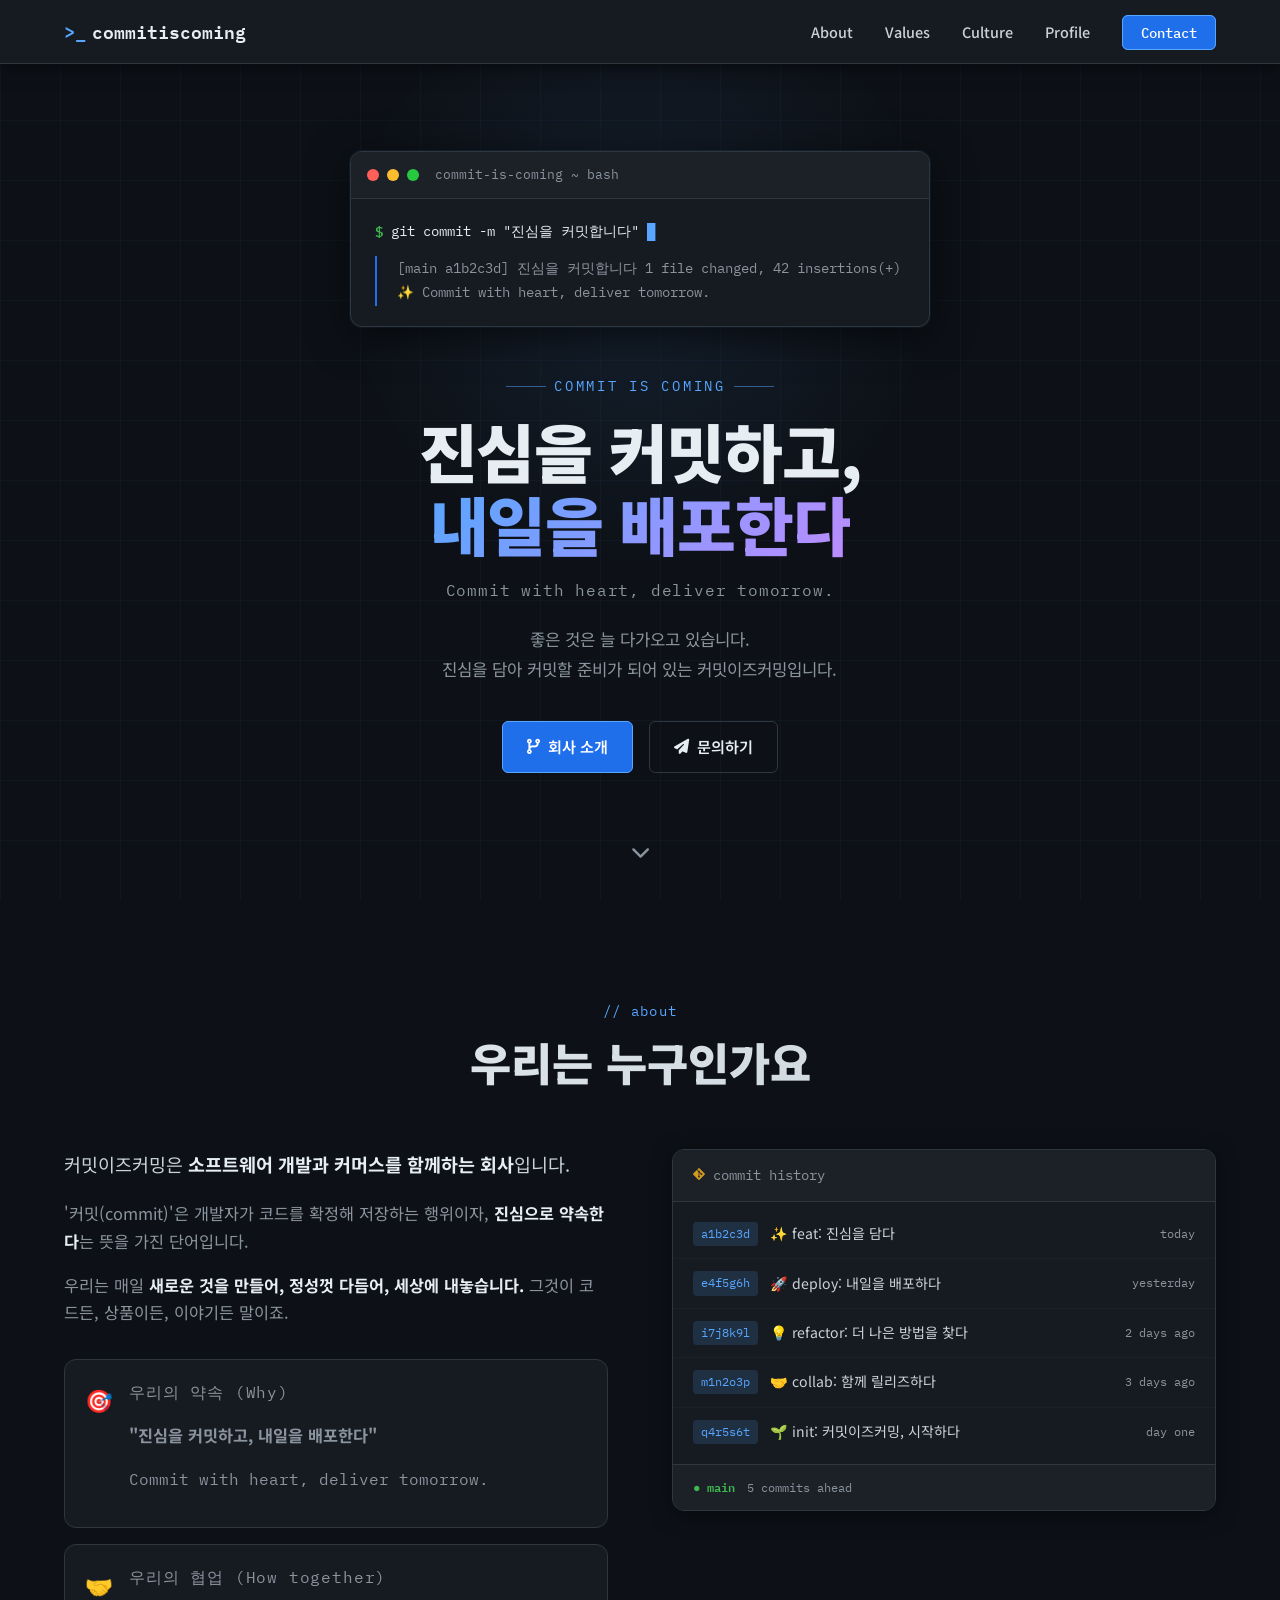
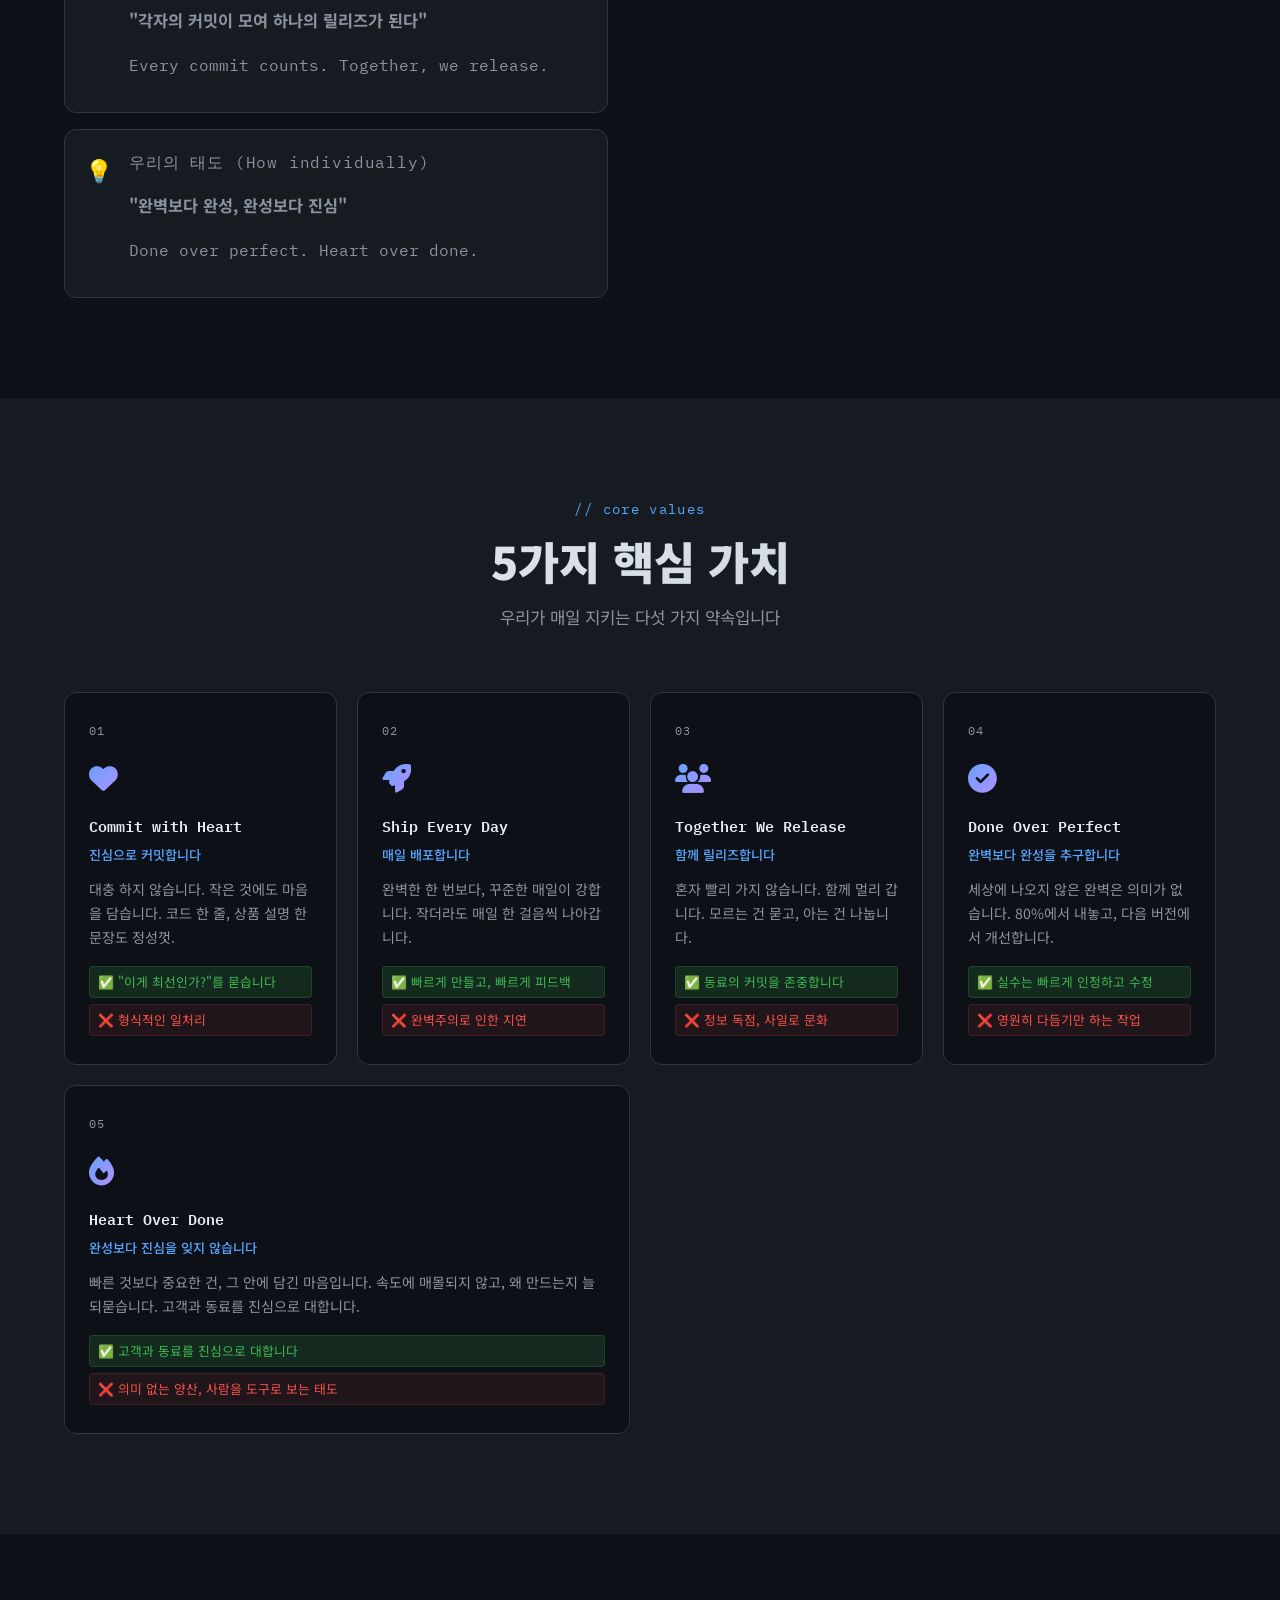
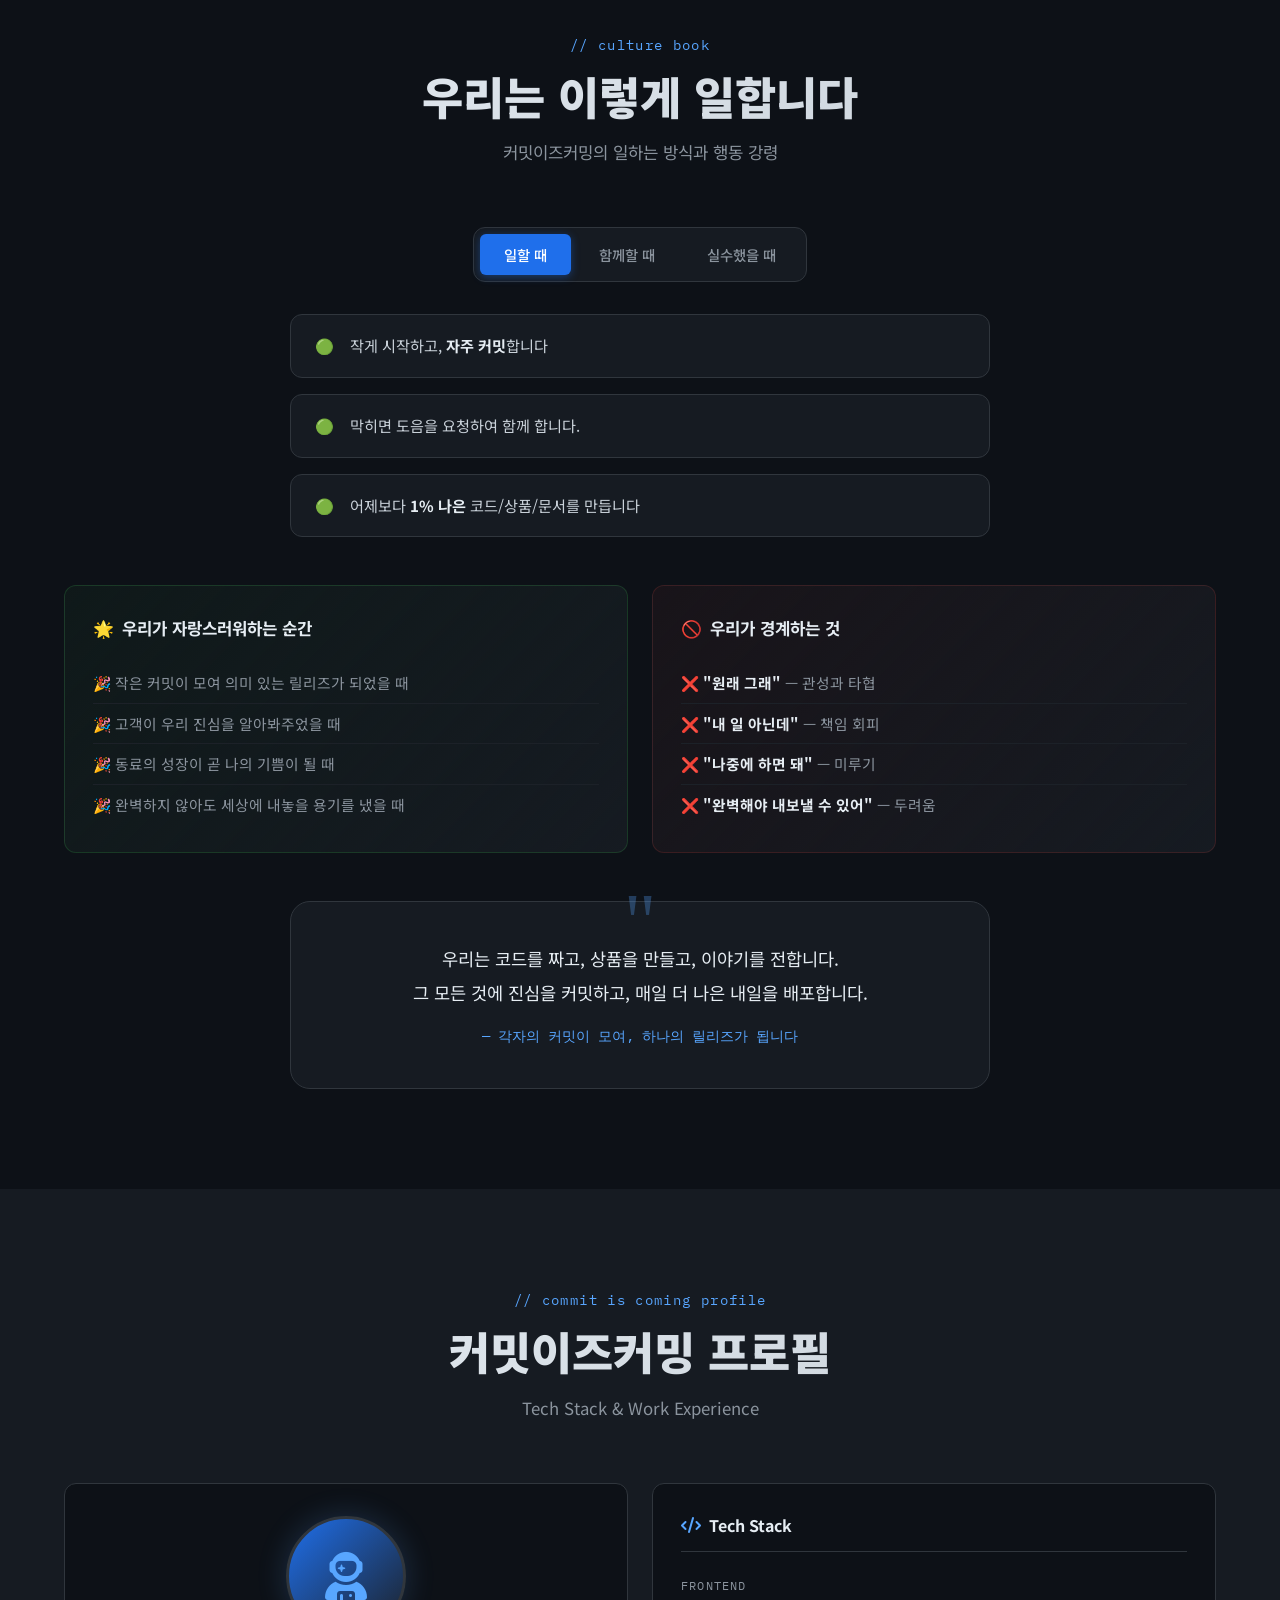
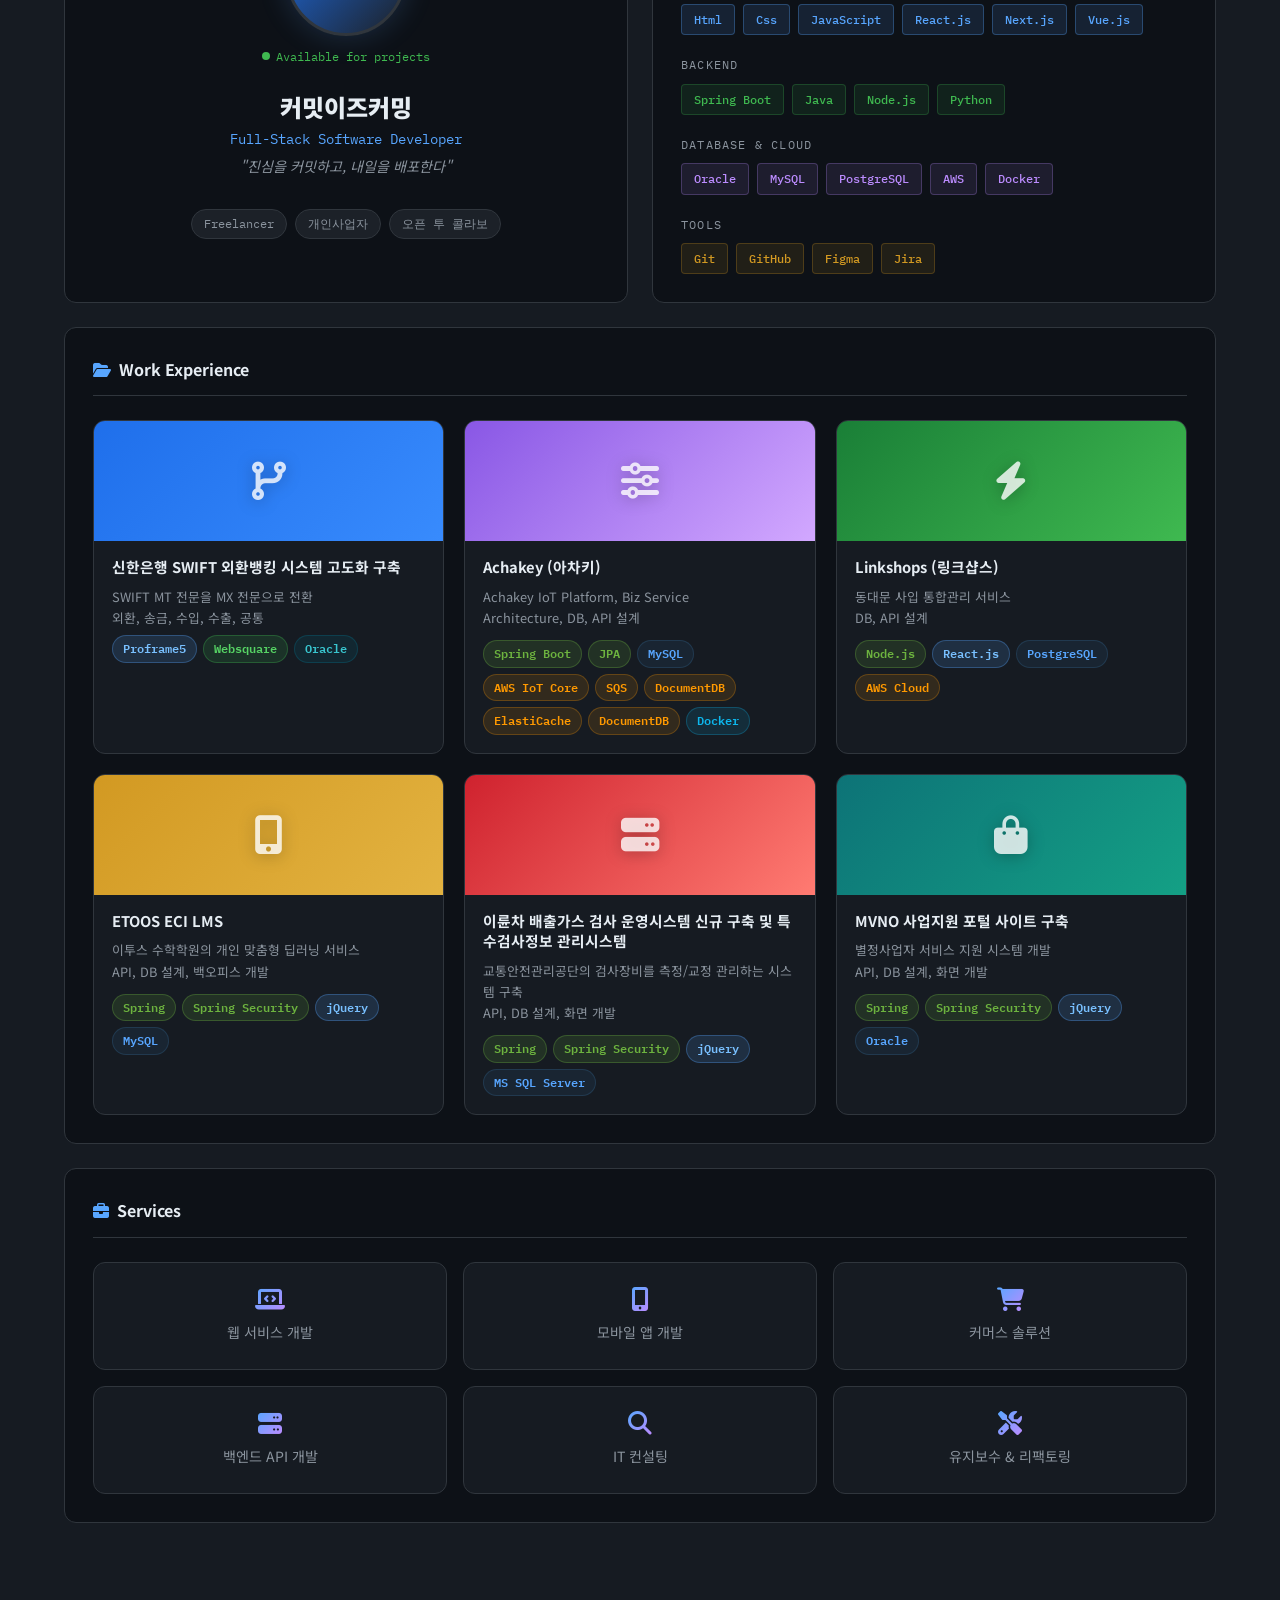
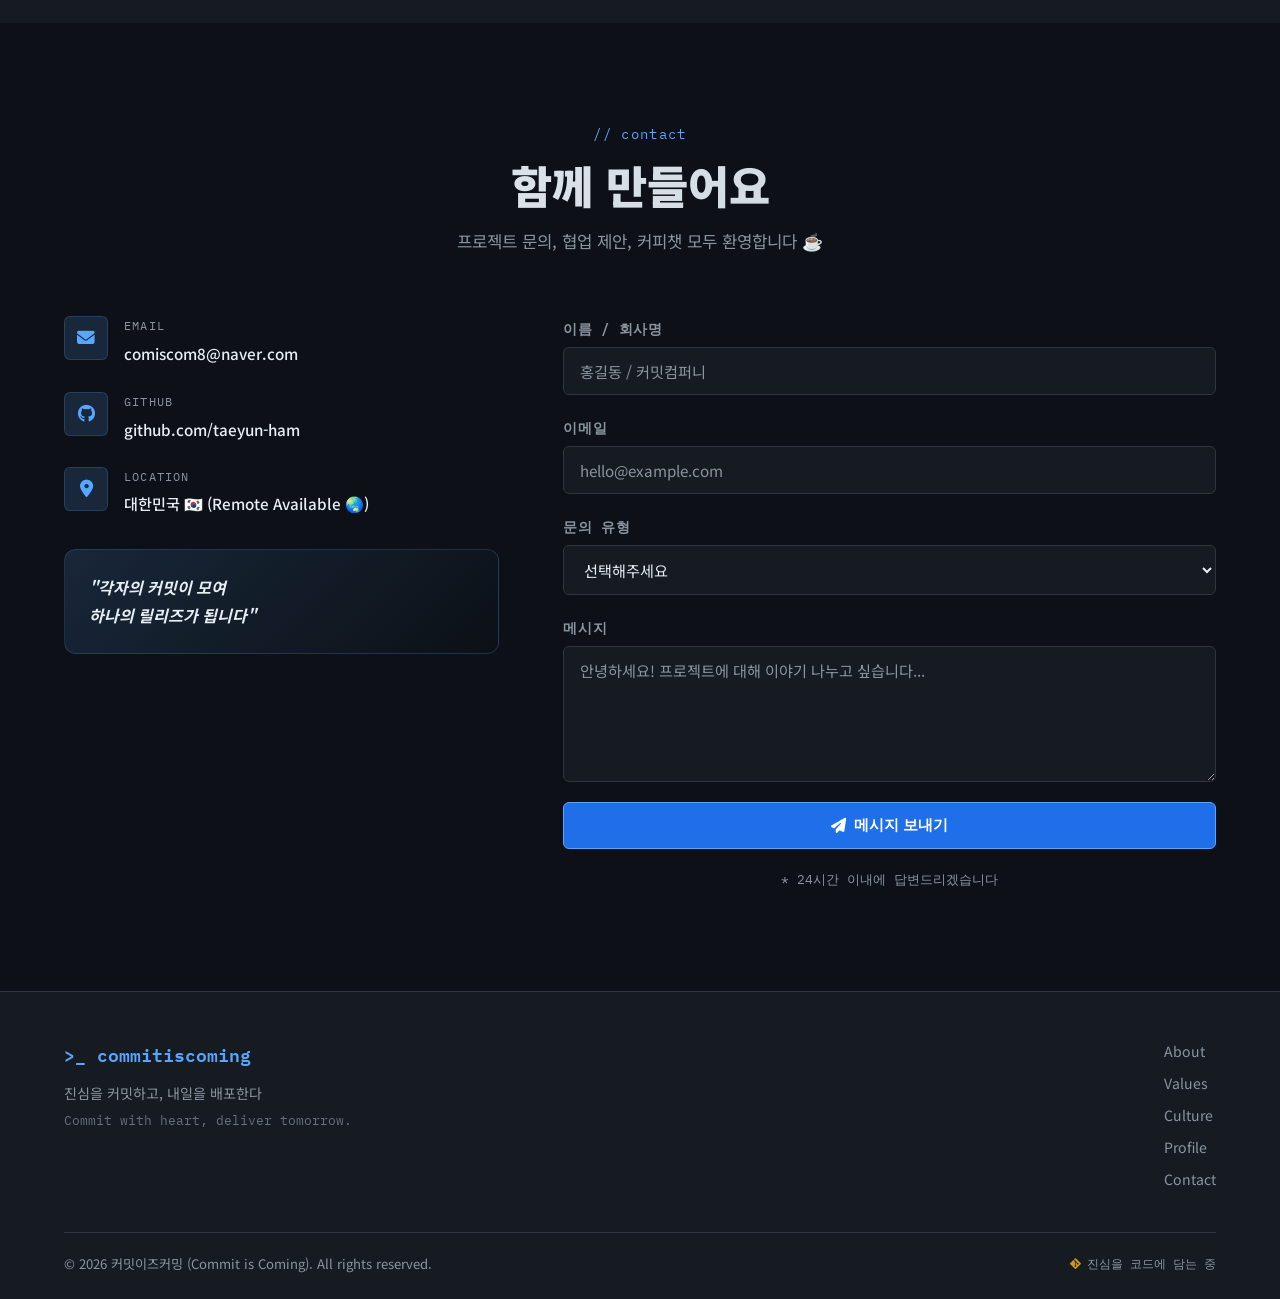
==== index.html @ c6c06895 "First commit" ====
<!DOCTYPE html>
<html lang="ko">
<head>
  <meta charset="UTF-8" />
  <meta name="viewport" content="width=device-width, initial-scale=1.0" />
  <title>커밋이즈커밍 | Commit is Coming</title>
  <meta name="description" content="진심을 커밋하고, 내일을 배포한다. 소프트웨어 개발 커밋이즈커밍 공식 홈페이지입니다." />
  <!-- Google Fonts -->
  <link href="https://fonts.googleapis.com/css2?family=IBM+Plex+Mono:wght@400;500;600&family=Noto+Sans+KR:wght@300;400;500;700;900&display=swap" rel="stylesheet" />
  <!-- Font Awesome -->
  <link rel="stylesheet" href="https://cdn.jsdelivr.net/npm/@fortawesome/fontawesome-free@6.4.0/css/all.min.css" />
  <!-- Main CSS -->
  <link rel="stylesheet" href="css/style.css" />
</head>
<body>

  <!-- ========== HEADER / NAV ========== -->
  <header id="site-header" class="site-header">
    <nav class="nav-container">
      <a href="#hero" class="nav-logo">
        <span class="logo-symbol">&gt;_</span>
        <span class="logo-text">commitiscoming</span>
      </a>
      <ul class="nav-links">
        <li><a href="#about">About</a></li>
        <li><a href="#values">Values</a></li>
        <li><a href="#culture">Culture</a></li>
        <li><a href="#profile">Profile</a></li>
        <li><a href="#contact" class="nav-cta">Contact</a></li>
      </ul>
      <button class="hamburger" id="hamburger-btn" aria-label="메뉴 열기">
        <span></span><span></span><span></span>
      </button>
    </nav>
    <!-- Mobile Menu -->
    <div class="mobile-menu" id="mobile-menu">
      <ul>
        <li><a href="#about" class="mobile-link">About</a></li>
        <li><a href="#values" class="mobile-link">Values</a></li>
        <li><a href="#culture" class="mobile-link">Culture</a></li>
        <li><a href="#profile" class="mobile-link">Profile</a></li>
        <li><a href="#contact" class="mobile-link">Contact</a></li>
      </ul>
    </div>
  </header>

  <main>

    <!-- ========== HERO SECTION ========== -->
    <section id="hero" class="hero-section">
      <div class="hero-bg-grid"></div>
      <div class="hero-content">
        <div class="hero-terminal">
          <div class="terminal-bar">
            <span class="dot red"></span>
            <span class="dot yellow"></span>
            <span class="dot green"></span>
            <span class="terminal-title">commit-is-coming ~ bash</span>
          </div>
          <div class="terminal-body">
            <p class="terminal-line"><span class="prompt">$</span> <span class="cmd" id="typed-cmd"></span><span class="cursor">█</span></p>
            <p class="terminal-output" id="terminal-output"></p>
          </div>
        </div>
        <div class="hero-text">
          <p class="hero-tagline">Commit is Coming</p>
          <h1 class="hero-title">
            진심을 커밋하고,<br />
            <span class="highlight">내일을 배포한다</span>
          </h1>
          <p class="hero-subtitle">Commit with heart, deliver tomorrow.</p>
          <p class="hero-desc">
            좋은 것은 늘 다가오고 있습니다.<br />
            진심을 담아 커밋할 준비가 되어 있는 커밋이즈커밍입니다. 
          </p>
          <div class="hero-buttons">
            <a href="#about" class="btn btn-primary">
              <i class="fas fa-code-branch"></i> 회사 소개
            </a>
            <a href="#contact" class="btn btn-secondary">
              <i class="fas fa-paper-plane"></i> 문의하기
            </a>
          </div>
        </div>
      </div>
      <a href="#about" class="scroll-down" aria-label="아래로 스크롤">
        <i class="fas fa-chevron-down"></i>
      </a>
    </section>

    <!-- ========== ABOUT SECTION ========== -->
    <section id="about" class="about-section section">
      <div class="container">
        <div class="section-header">
          <span class="section-label">// About</span>
          <h2 class="section-title">우리는 누구인가요</h2>
        </div>
        <div class="about-grid">
          <div class="about-text">
            <p class="about-lead">
              커밋이즈커밍은 <strong>소프트웨어 개발과 커머스를 함께하는 회사</strong>입니다.
            </p>
            <p>
              '커밋(commit)'은 개발자가 코드를 확정해 저장하는 행위이자,
              <strong>진심으로 약속한다</strong>는 뜻을 가진 단어입니다.
            </p>
            <p>
              우리는 매일 <strong >새로운 것을 만들어, 정성껏 다듬어, 세상에 내놓습니다.</strong>
              그것이 코드든, 상품이든, 이야기든 말이죠.
            </p>
            <div class="about-slogans">
              <div class="slogan-card">
                <span class="slogan-icon">🎯</span>
                <div>
                  <p class="slogan-label">우리의 약속 (Why)</p>
                  <p class="slogan-text">"진심을 커밋하고, 내일을 배포한다"</p>
                  <p class="slogan-en">Commit with heart, deliver tomorrow.</p>
                </div>
              </div>
              <div class="slogan-card">
                <span class="slogan-icon">🤝</span>
                <div>
                  <p class="slogan-label">우리의 협업 (How together)</p>
                  <p class="slogan-text">"각자의 커밋이 모여 하나의 릴리즈가 된다"</p>
                  <p class="slogan-en">Every commit counts. Together, we release.</p>
                </div>
              </div>
              <div class="slogan-card">
                <span class="slogan-icon">💡</span>
                <div>
                  <p class="slogan-label">우리의 태도 (How individually)</p>
                  <p class="slogan-text">"완벽보다 완성, 완성보다 진심"</p>
                  <p class="slogan-en">Done over perfect. Heart over done.</p>
                </div>
              </div>
            </div>
          </div>
          <div class="about-visual">
            <div class="commit-log">
              <div class="commit-log-header">
                <i class="fab fa-git-alt"></i> commit history
              </div>
              <ul class="commit-list">
                <li class="commit-item">
                  <span class="commit-hash">a1b2c3d</span>
                  <span class="commit-msg">✨ feat: 진심을 담다</span>
                  <span class="commit-time">today</span>
                </li>
                <li class="commit-item">
                  <span class="commit-hash">e4f5g6h</span>
                  <span class="commit-msg">🚀 deploy: 내일을 배포하다</span>
                  <span class="commit-time">yesterday</span>
                </li>
                <li class="commit-item">
                  <span class="commit-hash">i7j8k9l</span>
                  <span class="commit-msg">💡 refactor: 더 나은 방법을 찾다</span>
                  <span class="commit-time">2 days ago</span>
                </li>
                <li class="commit-item">
                  <span class="commit-hash">m1n2o3p</span>
                  <span class="commit-msg">🤝 collab: 함께 릴리즈하다</span>
                  <span class="commit-time">3 days ago</span>
                </li>
                <li class="commit-item">
                  <span class="commit-hash">q4r5s6t</span>
                  <span class="commit-msg">🌱 init: 커밋이즈커밍, 시작하다</span>
                  <span class="commit-time">day one</span>
                </li>
              </ul>
              <div class="commit-log-footer">
                <span class="badge-green">● main</span>
                <span>5 commits ahead</span>
              </div>
            </div>
          </div>
        </div>
      </div>
    </section>

    <!-- ========== VALUES SECTION ========== -->
    <section id="values" class="values-section section">
      <div class="container">
        <div class="section-header">
          <span class="section-label">// Core Values</span>
          <h2 class="section-title">5가지 핵심 가치</h2>
          <p class="section-desc">우리가 매일 지키는 다섯 가지 약속입니다</p>
        </div>
        <div class="values-grid">
          <div class="value-card" data-index="01">
            <div class="value-number">01</div>
            <div class="value-icon"><i class="fas fa-heart"></i></div>
            <h3 class="value-title">Commit with Heart</h3>
            <p class="value-subtitle">진심으로 커밋합니다</p>
            <p class="value-desc">대충 하지 않습니다. 작은 것에도 마음을 담습니다. 코드 한 줄, 상품 설명 한 문장도 정성껏.</p>
            <div class="value-checks">
              <span class="check-do">✅ "이게 최선인가?"를 묻습니다</span>
              <span class="check-dont">❌ 형식적인 일처리</span>
            </div>
          </div>
          <div class="value-card" data-index="02">
            <div class="value-number">02</div>
            <div class="value-icon"><i class="fas fa-rocket"></i></div>
            <h3 class="value-title">Ship Every Day</h3>
            <p class="value-subtitle">매일 배포합니다</p>
            <p class="value-desc">완벽한 한 번보다, 꾸준한 매일이 강합니다. 작더라도 매일 한 걸음씩 나아갑니다.</p>
            <div class="value-checks">
              <span class="check-do">✅ 빠르게 만들고, 빠르게 피드백</span>
              <span class="check-dont">❌ 완벽주의로 인한 지연</span>
            </div>
          </div>
          <div class="value-card" data-index="03">
            <div class="value-number">03</div>
            <div class="value-icon"><i class="fas fa-users"></i></div>
            <h3 class="value-title">Together We Release</h3>
            <p class="value-subtitle">함께 릴리즈합니다</p>
            <p class="value-desc">혼자 빨리 가지 않습니다. 함께 멀리 갑니다. 모르는 건 묻고, 아는 건 나눕니다.</p>
            <div class="value-checks">
              <span class="check-do">✅ 동료의 커밋을 존중합니다</span>
              <span class="check-dont">❌ 정보 독점, 사일로 문화</span>
            </div>
          </div>
          <div class="value-card" data-index="04">
            <div class="value-number">04</div>
            <div class="value-icon"><i class="fas fa-check-circle"></i></div>
            <h3 class="value-title">Done Over Perfect</h3>
            <p class="value-subtitle">완벽보다 완성을 추구합니다</p>
            <p class="value-desc">세상에 나오지 않은 완벽은 의미가 없습니다. 80%에서 내놓고, 다음 버전에서 개선합니다.</p>
            <div class="value-checks">
              <span class="check-do">✅ 실수는 빠르게 인정하고 수정</span>
              <span class="check-dont">❌ 영원히 다듬기만 하는 작업</span>
            </div>
          </div>
          <div class="value-card value-card--wide" data-index="05">
            <div class="value-number">05</div>
            <div class="value-icon"><i class="fas fa-fire"></i></div>
            <h3 class="value-title">Heart Over Done</h3>
            <p class="value-subtitle">완성보다 진심을 잊지 않습니다</p>
            <p class="value-desc">빠른 것보다 중요한 건, 그 안에 담긴 마음입니다. 속도에 매몰되지 않고, 왜 만드는지 늘 되묻습니다. 고객과 동료를 진심으로 대합니다.</p>
            <div class="value-checks">
              <span class="check-do">✅ 고객과 동료를 진심으로 대합니다</span>
              <span class="check-dont">❌ 의미 없는 양산, 사람을 도구로 보는 태도</span>
            </div>
          </div>
        </div>
      </div>
    </section>

    <!-- ========== CULTURE SECTION ========== -->
    <section id="culture" class="culture-section section">
      <div class="container">
        <div class="section-header">
          <span class="section-label">// Culture Book</span>
          <h2 class="section-title">우리는 이렇게 일합니다</h2>
          <p class="section-desc">커밋이즈커밍의 일하는 방식과 행동 강령</p>
        </div>

        <!-- Conduct Tabs -->
        <div class="culture-tabs">
          <button class="tab-btn active" data-tab="working">일할 때</button>
          <button class="tab-btn" data-tab="together">함께할 때</button>
          <button class="tab-btn" data-tab="mistake">실수했을 때</button>
        </div>

        <div class="culture-tab-content">
          <div class="tab-panel active" id="tab-working">
            <div class="conduct-list">
              <div class="conduct-item">
                <span class="conduct-icon green">🟢</span>
                <span>작게 시작하고, <strong>자주 커밋</strong>합니다</span>
              </div>
              <div class="conduct-item">
                <span class="conduct-icon green">🟢</span>
                <span>막히면  <striong>도음</strong>을 요청하여 함께 합니다.</span>
              </div>
              <div class="conduct-item">
                <span class="conduct-icon green">🟢</span>
                <span>어제보다 <strong>1% 나은</strong> 코드/상품/문서를 만듭니다</span>
              </div>
            </div>
          </div>
          <div class="tab-panel" id="tab-together">
            <div class="conduct-list">
              <div class="conduct-item">
                <span class="conduct-icon green">🟢</span>
                <span>동료의 PR과 아이디어에 <strong>건설적인 리뷰</strong>를 남깁니다</span>
              </div>
              <div class="conduct-item">
                <span class="conduct-icon green">🟢</span>
                <span><strong>칭찬은 공개적으로</strong>, 피드백은 정중하게</span>
              </div>
              <div class="conduct-item">
                <span class="conduct-icon green">🟢</span>
                <span>회의는 <strong>결론과 다음 액션</strong>으로 끝냅니다</span>
              </div>
            </div>
          </div>
          <div class="tab-panel" id="tab-mistake">
            <div class="conduct-list">
              <div class="conduct-item">
                <span class="conduct-icon green">🟢</span>
                <span>빠르게 인정하고, <strong>빠르게 롤백/수정</strong>합니다</span>
              </div>
              <div class="conduct-item">
                <span class="conduct-icon green">🟢</span>
                <span>책임을 돌리지 않고, <strong>함께 회고</strong>합니다</span>
              </div>
              <div class="conduct-item">
                <span class="conduct-icon green">🟢</span>
                <span>같은 실수를 반복하지 않도록 <strong>기록을 남깁니다</strong></span>
              </div>
            </div>
          </div>
        </div>

        <!-- Pride & Watch Out -->
        <div class="culture-dual">
          <div class="culture-card pride">
            <h3 class="culture-card-title">
              <span class="culture-card-icon">🌟</span> 우리가 자랑스러워하는 순간
            </h3>
            <ul class="culture-card-list">
              <li>🎉 작은 커밋이 모여 의미 있는 릴리즈가 되었을 때</li>
              <li>🎉 고객이 우리 진심을 알아봐주었을 때</li>
              <li>🎉 동료의 성장이 곧 나의 기쁨이 될 때</li>
              <li>🎉 완벽하지 않아도 세상에 내놓을 용기를 냈을 때</li>
            </ul>
          </div>
          <div class="culture-card watch">
            <h3 class="culture-card-title">
              <span class="culture-card-icon">🚫</span> 우리가 경계하는 것
            </h3>
            <ul class="culture-card-list">
              <li>❌ <strong>"원래 그래"</strong> — 관성과 타협</li>
              <li>❌ <strong>"내 일 아닌데"</strong> — 책임 회피</li>
              <li>❌ <strong>"나중에 하면 돼"</strong> — 미루기</li>
              <li>❌ <strong>"완벽해야 내보낼 수 있어"</strong> — 두려움</li>
            </ul>
          </div>
        </div>

        <!-- Closing Quote -->
        <blockquote class="culture-quote">
          <p>
            우리는 코드를 짜고, 상품을 만들고, 이야기를 전합니다.<br />
            그 모든 것에 진심을 커밋하고, 매일 더 나은 내일을 배포합니다.
          </p>
          <footer>— 각자의 커밋이 모여, 하나의 릴리즈가 됩니다</footer>
        </blockquote>
      </div>
    </section>

    <!-- ========== PROFILE SECTION ========== -->
    <section id="profile" class="profile-section section">
      <div class="container">
        <div class="section-header">
          <span class="section-label">// commit is coming Profile</span>
          <h2 class="section-title">커밋이즈커밍 프로필</h2>
          <p class="section-desc">Tech Stack &amp; Work Experience</p>
        </div>
        <div class="profile-wrapper">
          <!-- Profile Card -->
          <div class="profile-card">
            <div class="profile-avatar" >
              <div class="avatar-placeholder">
                <i class="fas fa-user-astronaut"></i>
              </div>
              <div class="profile-status">
                <span class="status-dot"></span> Available for projects
              </div>
            </div>
            <div class="profile-info">
              <h3 class="profile-name">커밋이즈커밍</h3>
              <p class="profile-role">Full-Stack Software Developer</p>
              <p class="profile-tagline">"진심을 커밋하고, 내일을 배포한다"</p>
              <div class="profile-badges" style="margin: 30px 0 0 0;">
                <span class="badge">Freelancer</span>
                <span class="badge">개인사업자</span>
                <span class="badge">오픈 투 콜라보</span>
              </div>
            </div>
          </div>

          <!-- Skills -->
          <div class="profile-skills">
            <h4 class="skills-title">
              <i class="fas fa-code"></i> Tech Stack
            </h4>
            <div class="skills-categories">
              <div class="skill-category">
                <p class="skill-cat-label">Frontend</p>
                <div class="skill-tags">
                  <span class="skill-tag frontend">Html</span>
                  <span class="skill-tag frontend">Css</span>
                  <span class="skill-tag frontend">JavaScript</span>
                  <span class="skill-tag frontend">React.js</span>
                  <span class="skill-tag frontend">Next.js</span>
                  <span class="skill-tag frontend">Vue.js</span>
                </div>
              </div>
              <div class="skill-category">
                <p class="skill-cat-label">Backend</p>
                <div class="skill-tags">
                  <span class="skill-tag backend">Spring Boot</span>
                  <span class="skill-tag backend">Java</span>
                  <span class="skill-tag backend">Node.js</span>
                  <span class="skill-tag backend">Python</span>
                </div>
              </div>
              <div class="skill-category">
                <p class="skill-cat-label">Database & Cloud</p>
                <div class="skill-tags">
                  <span class="skill-tag cloud">Oracle</span>
                  <span class="skill-tag cloud">MySQL</span>
                  <span class="skill-tag cloud">PostgreSQL</span>
                  <span class="skill-tag cloud">AWS</span>
                  <span class="skill-tag cloud">Docker</span>
                </div>
              </div>
              <div class="skill-category">
                <p class="skill-cat-label">Tools</p>
                <div class="skill-tags">
                  <span class="skill-tag tools">Git</span>
                  <span class="skill-tag tools">GitHub</span>
                  <span class="skill-tag tools">Figma</span>
                  <span class="skill-tag tools">Jira</span>
                </div>
              </div>
            </div>
          </div>

          <!-- Project Cards -->
          <div class="profile-projects">
            <h4 class="skills-title">
              <i class="fas fa-folder-open"></i> Work Experience
            </h4>
            <div class="project-cards-grid">

              <div class="project-card">
                <div class="project-card-thumb project-thumb-1">
                  <i class="fas fa-code-branch"></i>
                </div>
                <div class="project-card-body">
                  <h5 class="project-card-title"><span style="font-size: 14.72px;">신한은행 SWIFT 외환뱅킹 시스템 고도화 구축</span></h5>
                  <h5 class="project-card-title"><span style="color: #8b949e; font-size: 12.8px; font-weight: 400;">SWIFT MT 전문을 MX 전문으로 전환<br />외환, 송금, 수입, 수출, 공통</span></h5>
                  <div class="project-card-tags">
                    <span class="project-tag tag-react">Proframe5</span>
                    <span class="project-tag tag-node">Websquare</span>
                    <span class="project-tag tag-mysql">Oracle</span>
                  </div>
                </div>
              </div>

              <div class="project-card">
                <div class="project-card-thumb project-thumb-2">
                  <i class="fas fa-sliders-h"></i>
                </div>
                <div class="project-card-body">
                  <h5 class="project-card-title">Achakey (아차키)</h5>
                  <p class="project-card-desc">Achakey IoT Platform, Biz Service<br />Architecture, DB, API 설계</p>
                  <div class="project-card-tags">
                    <span class="project-tag tag-spring">Spring Boot</span>
                    <span class="project-tag tag-spring">JPA</span>
                    <span class="project-tag tag-pg">MySQL</span>
                    <span class="project-tag tag-aws">AWS IoT Core</span>
                    <span class="project-tag tag-aws">SQS</span>
                    <span class="project-tag tag-aws">DocumentDB</span>
                    <span class="project-tag tag-aws">ElastiCache</span>
                    <span class="project-tag tag-aws">DocumentDB</span>
                    <span class="project-tag tag-docker">Docker</span>
                  </div>
                </div>
              </div>

              <div class="project-card">
                <div class="project-card-thumb project-thumb-3">
                  <i class="fas fa-bolt"></i>
                </div>
                <div class="project-card-body">
                  <h5 class="project-card-title">Linkshops (링크샵스)</h5>
                  <p class="project-card-desc">동대문 사입 통합관리 서비스<br />DB, API 설계</p>
                  <div class="project-card-tags">
                    <span class="project-tag tag-spring">Node.js</span>
                    <span class="project-tag tag-react">React.js</span>
                    <span class="project-tag tag-pg">PostgreSQL</span>
                    <span class="project-tag tag-aws">AWS Cloud</span>
                  </div>
                </div>
              </div>

              <div class="project-card">
                <div class="project-card-thumb project-thumb-4">
                  <i class="fas fa-mobile-alt"></i>
                </div>
                <div class="project-card-body">
                  <h5 class="project-card-title">ETOOS ECI LMS</h5>
                  <p class="project-card-desc">이투스 수학학원의 개인 맞춤형 딥러닝 서비스<br />API, DB 설계, 백오피스 개발</p>
                  <div class="project-card-tags">
                    <span class="project-tag tag-spring">Spring</span>
                    <span class="project-tag tag-spring">Spring Security</span>
                    <span class="project-tag tag-react">jQuery</span>
                    <span class="project-tag tag-pg">MySQL</span>
                  </div>
                </div>
              </div>

              <div class="project-card">
                <div class="project-card-thumb project-thumb-5">
                  <i class="fas fa-server"></i>
                </div>
                <div class="project-card-body">
                  <h5 class="project-card-title">이륜차 배출가스 검사 운영시스템 신규 구축 및 특수검사정보 관리시스템</h5>
                  <p class="project-card-desc">교통안전관리공단의 검사장비를 측정/교정 관리하는 시스템 구축<br />API, DB 설계, 화면 개발</p>
                  <div class="project-card-tags">
                    <span class="project-tag tag-spring">Spring</span>
                    <span class="project-tag tag-spring">Spring Security</span>
                    <span class="project-tag tag-react">jQuery</span>
                    <span class="project-tag tag-pg">MS SQL Server</span>
                  </div>
                </div>
              </div>

              <div class="project-card">
                <div class="project-card-thumb project-thumb-6">
                  <i class="fas fa-shopping-bag"></i>
                </div>
                <div class="project-card-body">
                  <h5 class="project-card-title">MVNO 사업지원 포털 사이트 구축</h5>
                  <p class="project-card-desc">별정사업자 서비스 지원 시스템 개발<br />API, DB 설계, 화면 개발</p>
                  <div class="project-card-tags">
                    <span class="project-tag tag-spring">Spring</span>
                    <span class="project-tag tag-spring">Spring Security</span>
                    <span class="project-tag tag-react">jQuery</span>
                    <span class="project-tag tag-pg">Oracle</span>
                  </div>
                </div>
              </div>

            </div>
          </div>

          <!-- Services -->
          <div class="profile-services">
            <h4 class="skills-title">
              <i class="fas fa-briefcase"></i> Services
            </h4>
            <div class="services-grid">
              <div class="service-item">
                <i class="fas fa-laptop-code"></i>
                <span>웹 서비스 개발</span>
              </div>
              <div class="service-item">
                <i class="fas fa-mobile-alt"></i>
                <span>모바일 앱 개발</span>
              </div>
              <div class="service-item">
                <i class="fas fa-shopping-cart"></i>
                <span>커머스 솔루션</span>
              </div>
              <div class="service-item">
                <i class="fas fa-server"></i>
                <span>백엔드 API 개발</span>
              </div>
              <div class="service-item">
                <i class="fas fa-search"></i>
                <span>IT 컨설팅</span>
              </div>
              <div class="service-item">
                <i class="fas fa-tools"></i>
                <span>유지보수 & 리팩토링</span>
              </div>
            </div>
          </div>
        </div>
      </div>
    </section>

    <!-- ========== CONTACT SECTION ========== -->
    <section id="contact" class="contact-section section">
      <div class="container">
        <div class="section-header">
          <span class="section-label">// Contact</span>
          <h2 class="section-title">함께 만들어요</h2>
          <p class="section-desc">프로젝트 문의, 협업 제안, 커피챗 모두 환영합니다 ☕</p>
        </div>
        <div class="contact-wrapper">
          <div class="contact-info">
            <div class="contact-item">
              <div class="contact-icon"><i class="fas fa-envelope"></i></div>
              <div>
                <p class="contact-label">Email</p>
                <a href="mailto:comiscom8@naver.com" class="contact-value">comiscom8@naver.com</a>
              </div>
            </div>
            <div class="contact-item">
              <div class="contact-icon"><i class="fab fa-github"></i></div>
              <div>
                <p class="contact-label">GitHub</p>
                <a href="https://github.com/taeyun-ham" target="_blank" class="contact-value">github.com/taeyun-ham</a>
              </div>
            </div>
            <div class="contact-item">
              <div class="contact-icon"><i class="fas fa-map-marker-alt"></i></div>
              <div>
                <p class="contact-label">Location</p>
                <p class="contact-value">대한민국 🇰🇷 (Remote Available 🌏)</p>
              </div>
            </div>
            <div class="contact-quote">
              <p>"각자의 커밋이 모여<br/>하나의 릴리즈가 됩니다"</p>
            </div>
          </div>
          <form class="contact-form" id="contact-form">
            <div class="form-group">
              <label for="name">이름 / 회사명</label>
              <input type="text" id="name" name="name" placeholder="홍길동 / 커밋컴퍼니" required />
            </div>
            <div class="form-group">
              <label for="email">이메일</label>
              <input type="email" id="email" name="email" placeholder="hello@example.com" required />
            </div>
            <div class="form-group">
              <label for="subject">문의 유형</label>
              <select id="subject" name="subject">
                <option value="">선택해주세요</option>
                <option value="project">프로젝트 의뢰</option>
                <option value="collab">협업 제안</option>
                <option value="consult">IT 컨설팅</option>
                <option value="other">기타</option>
              </select>
            </div>
            <div class="form-group">
              <label for="message">메시지</label>
              <textarea id="message" name="message" rows="5" placeholder="안녕하세요! 프로젝트에 대해 이야기 나누고 싶습니다..." required></textarea>
            </div>
            <button type="submit" class="btn btn-primary btn-full">
              <i class="fas fa-paper-plane"></i> 메시지 보내기
            </button>
            <p class="form-note">* 24시간 이내에 답변드리겠습니다</p>
          </form>
        </div>
      </div>
    </section>

  </main>

  <!-- ========== FOOTER ========== -->
  <footer class="site-footer">
    <div class="container">
      <div class="footer-top">
        <div class="footer-brand">
          <span class="footer-logo">&gt;_ commitiscoming</span>
          <p>진심을 커밋하고, 내일을 배포한다</p>
          <p class="footer-en">Commit with heart, deliver tomorrow.</p>
        </div>
        <div class="footer-links">
          <nav>
            <a href="#about">About</a>
            <a href="#values">Values</a>
            <a href="#culture">Culture</a>
            <a href="#profile">Profile</a>
            <a href="#contact">Contact</a>
          </nav>
        </div>
      </div>
      <div class="footer-bottom">
        <p class="footer-copy">© 2026 커밋이즈커밍 (Commit is Coming). All rights reserved.</p>
        <p class="footer-git">
          <i class="fab fa-git-alt"></i>
          <span id="footer-commit">커밋 중...</span>
        </p>
      </div>
    </div>
  </footer>

  <!-- Scroll to Top -->
  <button id="scroll-top-btn" class="scroll-top-btn" aria-label="맨 위로">
    <i class="fas fa-chevron-up"></i>
  </button>

  <script src="js/main.js"></script>
</body>
</html>
---- css/style.css ----
/* ============================================================
   커밋이즈커밍 (Commit is Coming) — Main Stylesheet
   ============================================================ */

/* ---------- CSS Variables ---------- */
:root {
  --color-bg: #0d1117;
  --color-bg-2: #161b22;
  --color-bg-3: #1c2128;
  --color-border: #30363d;
  --color-text: #e6edf3;
  --color-text-muted: #8b949e;
  --color-text-light: #c9d1d9;

  --color-primary: #58a6ff;
  --color-primary-dark: #1f6feb;
  --color-primary-glow: rgba(88, 166, 255, 0.15);
  --color-accent: #3fb950;
  --color-accent-glow: rgba(63, 185, 80, 0.15);
  --color-warn: #d29922;
  --color-error: #f85149;

  --color-gradient-1: #58a6ff;
  --color-gradient-2: #bc8cff;
  --color-gradient-3: #3fb950;

  --font-mono: 'IBM Plex Mono', 'Courier New', monospace;
  --font-sans: 'Noto Sans KR', 'Apple SD Gothic Neo', sans-serif;

  --radius-sm: 6px;
  --radius-md: 12px;
  --radius-lg: 20px;

  --shadow-sm: 0 1px 3px rgba(0,0,0,0.4);
  --shadow-md: 0 4px 20px rgba(0,0,0,0.5);
  --shadow-lg: 0 8px 40px rgba(0,0,0,0.6);
  --shadow-glow: 0 0 30px rgba(88, 166, 255, 0.2);

  --transition: 0.3s ease;
  --transition-slow: 0.6s ease;

  --container-max: 1200px;
  --section-pad: 100px 0;
  --header-h: 64px;
}

/* ---------- Reset & Base ---------- */
*, *::before, *::after {
  box-sizing: border-box;
  margin: 0;
  padding: 0;
}

html {
  scroll-behavior: smooth;
  font-size: 16px;
}

body {
  font-family: var(--font-sans);
  background-color: var(--color-bg);
  color: var(--color-text);
  line-height: 1.7;
  overflow-x: hidden;
  -webkit-font-smoothing: antialiased;
}

a {
  color: var(--color-primary);
  text-decoration: none;
  transition: color var(--transition);
}

a:hover {
  color: var(--color-text);
}

ul { list-style: none; }

img { max-width: 100%; display: block; }

/* ---------- Scrollbar ---------- */
::-webkit-scrollbar { width: 6px; }
::-webkit-scrollbar-track { background: var(--color-bg); }
::-webkit-scrollbar-thumb { background: var(--color-border); border-radius: 3px; }
::-webkit-scrollbar-thumb:hover { background: var(--color-text-muted); }

/* ---------- Container ---------- */
.container {
  max-width: var(--container-max);
  margin: 0 auto;
  padding: 0 24px;
}

/* ---------- Section Common ---------- */
.section {
  padding: var(--section-pad);
}

.section-header {
  text-align: center;
  margin-bottom: 60px;
}

.section-label {
  font-family: var(--font-mono);
  font-size: 0.85rem;
  color: var(--color-primary);
  letter-spacing: 0.1em;
  text-transform: lowercase;
  display: block;
  margin-bottom: 12px;
}

.section-title {
  font-size: clamp(1.8rem, 4vw, 2.8rem);
  font-weight: 900;
  line-height: 1.2;
  margin-bottom: 16px;
  background: linear-gradient(135deg, var(--color-text) 0%, var(--color-text-light) 100%);
  -webkit-background-clip: text;
  -webkit-text-fill-color: transparent;
  background-clip: text;
}

.section-desc {
  color: var(--color-text-muted);
  font-size: 1.05rem;
  max-width: 500px;
  margin: 0 auto;
}

/* ---------- Buttons ---------- */
.btn {
  display: inline-flex;
  align-items: center;
  gap: 8px;
  padding: 12px 24px;
  border-radius: var(--radius-sm);
  font-weight: 600;
  font-size: 0.95rem;
  transition: all var(--transition);
  cursor: pointer;
  border: none;
}

.btn-primary {
  background: var(--color-primary-dark);
  color: #fff;
  border: 1px solid var(--color-primary);
}

.btn-primary:hover {
  background: var(--color-primary);
  color: #fff;
  box-shadow: var(--shadow-glow);
  transform: translateY(-2px);
}

.btn-secondary {
  background: transparent;
  color: var(--color-text);
  border: 1px solid var(--color-border);
}

.btn-secondary:hover {
  border-color: var(--color-primary);
  color: var(--color-primary);
  transform: translateY(-2px);
}

.btn-full { width: 100%; justify-content: center; }

/* ============================================================
   HEADER / NAV
   ============================================================ */
.site-header {
  position: fixed;
  top: 0; left: 0; right: 0;
  height: var(--header-h);
  z-index: 9999;
  background: #161b22;
  border-bottom: 1px solid #30363d;
  box-shadow: 0 2px 16px rgba(0,0,0,0.6);
}

.site-header.scrolled {
  background: #161b22;
  box-shadow: 0 2px 16px rgba(0,0,0,0.6);
}

.nav-container {
  max-width: var(--container-max);
  margin: 0 auto;
  padding: 0 24px;
  height: 100%;
  display: flex;
  align-items: center;
  justify-content: space-between;
}

.nav-logo {
  font-family: var(--font-mono);
  font-size: 1.1rem;
  font-weight: 600;
  color: #e6edf3;
  display: flex;
  align-items: center;
  gap: 6px;
}

.nav-logo:hover { color: var(--color-primary); }

.logo-symbol {
  color: var(--color-primary);
  font-size: 1.2rem;
}

.nav-links {
  display: flex;
  align-items: center;
  gap: 32px;
}

.nav-links a {
  font-size: 0.9rem;
  color: #c9d1d9;
  font-weight: 500;
  transition: color var(--transition);
  position: relative;
}

.nav-links a::after {
  content: '';
  position: absolute;
  bottom: -4px; left: 0;
  width: 0; height: 2px;
  background: var(--color-primary);
  transition: width var(--transition);
  border-radius: 1px;
}

.nav-links a:hover,
.nav-links a.active {
  color: var(--color-text);
}

.nav-links a:hover::after,
.nav-links a.active::after {
  width: 100%;
}

.nav-cta {
  background: var(--color-primary-dark) !important;
  color: #fff !important;
  padding: 7px 18px;
  border-radius: var(--radius-sm);
  border: 1px solid var(--color-primary);
  font-family: var(--font-mono);
}

.nav-cta:hover {
  background: var(--color-primary) !important;
  box-shadow: 0 0 16px rgba(88,166,255,0.3);
}

.nav-cta::after { display: none !important; }

/* Hamburger */
.hamburger {
  display: none;
  flex-direction: column;
  gap: 5px;
  background: none;
  border: none;
  cursor: pointer;
  padding: 4px;
}

.hamburger span {
  display: block;
  width: 24px;
  height: 2px;
  background: var(--color-text);
  border-radius: 2px;
  transition: all var(--transition);
}

.hamburger.open span:nth-child(1) { transform: translateY(7px) rotate(45deg); }
.hamburger.open span:nth-child(2) { opacity: 0; }
.hamburger.open span:nth-child(3) { transform: translateY(-7px) rotate(-45deg); }

/* Mobile Menu */
.mobile-menu {
  position: fixed;
  top: var(--header-h);
  left: 0; right: 0;
  background: var(--color-bg-2);
  border-bottom: 1px solid var(--color-border);
  transform: translateY(-110%);
  transition: transform var(--transition), visibility var(--transition);
  z-index: 9998;
  padding: 16px 0;
  visibility: hidden;
}

.mobile-menu.open {
  transform: translateY(0);
  visibility: visible;
}

.mobile-menu ul {
  display: flex;
  flex-direction: column;
}

.mobile-menu a {
  display: block;
  padding: 14px 24px;
  color: var(--color-text);
  font-size: 1rem;
  border-bottom: 1px solid var(--color-border);
  transition: background var(--transition);
}

.mobile-menu a:hover {
  background: var(--color-bg-3);
  color: var(--color-primary);
}

/* ============================================================
   HERO SECTION
   ============================================================ */
.hero-section {
  min-height: 100vh;
  display: flex;
  flex-direction: column;
  align-items: center;
  justify-content: center;
  position: relative;
  padding: calc(var(--header-h) + 40px) 24px 80px;
  overflow: hidden;
}

/* Animated Grid Background */
.hero-bg-grid {
  position: absolute;
  inset: 0;
  background-image:
    linear-gradient(rgba(88,166,255,0.04) 1px, transparent 1px),
    linear-gradient(90deg, rgba(88,166,255,0.04) 1px, transparent 1px);
  background-size: 60px 60px;
  animation: gridMove 20s linear infinite;
  pointer-events: none;
  z-index: 0;
}

@keyframes gridMove {
  0% { transform: translateY(0); }
  100% { transform: translateY(60px); }
}

/* Radial glow */
.hero-section::before {
  content: '';
  position: absolute;
  top: 30%;
  left: 50%;
  transform: translate(-50%, -50%);
  width: 600px;
  height: 600px;
  background: radial-gradient(ellipse, rgba(88,166,255,0.1) 0%, transparent 70%);
  pointer-events: none;
  z-index: 0;
}

.hero-content {
  max-width: var(--container-max);
  width: 100%;
  display: flex;
  flex-direction: column;
  align-items: center;
  gap: 48px;
  position: relative;
  z-index: 2;
}

/* Terminal */
.hero-terminal {
  width: 100%;
  max-width: 580px;
  background: var(--color-bg-2);
  border: 1px solid var(--color-border);
  border-radius: var(--radius-md);
  box-shadow: var(--shadow-lg), 0 0 0 1px rgba(88,166,255,0.1);
  overflow: hidden;
}

.terminal-bar {
  display: flex;
  align-items: center;
  gap: 8px;
  padding: 12px 16px;
  background: var(--color-bg-3);
  border-bottom: 1px solid var(--color-border);
}

.dot {
  width: 12px;
  height: 12px;
  border-radius: 50%;
}

.dot.red { background: #ff5f57; }
.dot.yellow { background: #ffbd2e; }
.dot.green { background: #28c840; }

.terminal-title {
  font-family: var(--font-mono);
  font-size: 0.8rem;
  color: var(--color-text-muted);
  margin-left: 8px;
}

.terminal-body {
  padding: 20px 24px;
  font-family: var(--font-mono);
  font-size: 0.9rem;
  min-height: 100px;
}

.terminal-line {
  display: flex;
  align-items: center;
  gap: 8px;
  margin-bottom: 12px;
}

.prompt { color: var(--color-accent); font-weight: 600; }
.cmd { color: var(--color-text); }

.cursor {
  color: var(--color-primary);
  animation: blink 1s step-end infinite;
}

@keyframes blink {
  0%, 100% { opacity: 1; }
  50% { opacity: 0; }
}

.terminal-output {
  color: var(--color-text-muted);
  font-size: 0.85rem;
  line-height: 1.8;
  padding-left: 20px;
  border-left: 2px solid var(--color-primary-dark);
  min-height: 50px;
}

/* Hero Text */
.hero-text {
  text-align: center;
}

.hero-tagline {
  font-family: var(--font-mono);
  font-size: 0.85rem;
  color: var(--color-primary);
  letter-spacing: 0.2em;
  text-transform: uppercase;
  margin-bottom: 16px;
  display: flex;
  align-items: center;
  justify-content: center;
  gap: 8px;
}

.hero-tagline::before,
.hero-tagline::after {
  content: '';
  display: block;
  width: 40px;
  height: 1px;
  background: var(--color-primary);
  opacity: 0.5;
}

.hero-title {
  font-size: clamp(2.2rem, 6vw, 4rem);
  font-weight: 900;
  line-height: 1.15;
  letter-spacing: -0.02em;
  margin-bottom: 16px;
  color: var(--color-text);
}

.hero-title .highlight {
  background: linear-gradient(135deg, var(--color-gradient-1), var(--color-gradient-2));
  -webkit-background-clip: text;
  -webkit-text-fill-color: transparent;
  background-clip: text;
  display: inline-block;
}

.hero-subtitle {
  font-family: var(--font-mono);
  font-size: 1rem;
  color: var(--color-text-muted);
  margin-bottom: 20px;
  letter-spacing: 0.05em;
}

.hero-desc {
  font-size: 1.05rem;
  color: var(--color-text-muted);
  margin-bottom: 36px;
  line-height: 1.8;
}

.hero-buttons {
  display: flex;
  gap: 16px;
  justify-content: center;
  flex-wrap: wrap;
}

.scroll-down {
  position: absolute;
  bottom: 32px;
  left: 50%;
  transform: translateX(-50%);
  color: var(--color-text-muted);
  animation: bounce 2s ease infinite;
  font-size: 1.2rem;
  z-index: 2;
}

.scroll-down:hover { color: var(--color-primary); }

@keyframes bounce {
  0%, 100% { transform: translateX(-50%) translateY(0); }
  50% { transform: translateX(-50%) translateY(8px); }
}

/* ============================================================
   ABOUT SECTION
   ============================================================ */
.about-section {
  background: var(--color-bg);
}

.about-grid {
  display: grid;
  grid-template-columns: 1fr 1fr;
  gap: 64px;
  align-items: start;
}

.about-text p {
  color: var(--color-text-muted);
  margin-bottom: 16px;
  font-size: 1.02rem;
}

.about-lead {
  font-size: 1.15rem !important;
  color: var(--color-text-light) !important;
  margin-bottom: 20px !important;
}

.about-text strong {
  color: var(--color-text);
}

.about-slogans {
  margin-top: 32px;
  display: flex;
  flex-direction: column;
  gap: 16px;
}

.slogan-card {
  display: flex;
  gap: 16px;
  align-items: flex-start;
  padding: 18px 20px;
  background: var(--color-bg-2);
  border: 1px solid var(--color-border);
  border-radius: var(--radius-md);
  transition: border-color var(--transition), transform var(--transition);
}

.slogan-card:hover {
  border-color: var(--color-primary);
  transform: translateX(4px);
}

.slogan-icon {
  font-size: 1.4rem;
  flex-shrink: 0;
  margin-top: 2px;
}

.slogan-label {
  font-family: var(--font-mono);
  font-size: 0.75rem;
  color: var(--color-primary);
  margin-bottom: 4px;
  letter-spacing: 0.05em;
}

.slogan-text {
  font-weight: 700;
  color: var(--color-text);
  font-size: 1rem;
  margin-bottom: 4px;
}

.slogan-en {
  font-family: var(--font-mono);
  font-size: 0.78rem;
  color: var(--color-text-muted);
}

/* Commit Log */
.about-visual {
  position: sticky;
  top: 100px;
}

.commit-log {
  background: var(--color-bg-2);
  border: 1px solid var(--color-border);
  border-radius: var(--radius-md);
  overflow: hidden;
  box-shadow: var(--shadow-md);
}

.commit-log-header {
  padding: 14px 20px;
  background: var(--color-bg-3);
  border-bottom: 1px solid var(--color-border);
  font-family: var(--font-mono);
  font-size: 0.85rem;
  color: var(--color-text-muted);
  display: flex;
  align-items: center;
  gap: 8px;
}

.commit-log-header i { color: var(--color-warn); }

.commit-list {
  padding: 8px 0;
}

.commit-item {
  display: grid;
  grid-template-columns: auto 1fr auto;
  gap: 12px;
  align-items: center;
  padding: 12px 20px;
  transition: background var(--transition);
  border-bottom: 1px solid var(--color-bg-3);
}

.commit-item:last-child { border-bottom: none; }
.commit-item:hover { background: var(--color-bg-3); }

.commit-hash {
  font-family: var(--font-mono);
  font-size: 0.75rem;
  color: var(--color-primary);
  background: var(--color-primary-glow);
  padding: 2px 8px;
  border-radius: 4px;
  white-space: nowrap;
}

.commit-msg {
  font-size: 0.88rem;
  color: var(--color-text-light);
  white-space: nowrap;
  overflow: hidden;
  text-overflow: ellipsis;
}

.commit-time {
  font-family: var(--font-mono);
  font-size: 0.75rem;
  color: var(--color-text-muted);
  white-space: nowrap;
}

.commit-log-footer {
  padding: 12px 20px;
  background: var(--color-bg-3);
  border-top: 1px solid var(--color-border);
  font-family: var(--font-mono);
  font-size: 0.78rem;
  color: var(--color-text-muted);
  display: flex;
  align-items: center;
  gap: 12px;
}

.badge-green {
  color: var(--color-accent);
  font-weight: 600;
}

/* ============================================================
   VALUES SECTION
   ============================================================ */
.values-section {
  background: var(--color-bg-2);
}

.values-grid {
  display: grid;
  grid-template-columns: repeat(4, 1fr);
  gap: 20px;
}

.value-card--wide {
  grid-column: span 2;
}

.value-card {
  background: var(--color-bg);
  border: 1px solid var(--color-border);
  border-radius: var(--radius-md);
  padding: 28px 24px;
  position: relative;
  overflow: hidden;
  transition: transform var(--transition), border-color var(--transition), box-shadow var(--transition);
  cursor: default;
}

.value-card::before {
  content: '';
  position: absolute;
  top: 0; left: 0; right: 0;
  height: 3px;
  background: linear-gradient(90deg, var(--color-gradient-1), var(--color-gradient-2));
  transform: scaleX(0);
  transition: transform var(--transition);
  transform-origin: left;
}

.value-card:hover::before { transform: scaleX(1); }

.value-card:hover {
  transform: translateY(-6px);
  border-color: var(--color-primary);
  box-shadow: var(--shadow-md), 0 0 20px rgba(88,166,255,0.1);
}

.value-number {
  font-family: var(--font-mono);
  font-size: 0.75rem;
  color: var(--color-text-muted);
  margin-bottom: 12px;
  letter-spacing: 0.1em;
}

.value-icon {
  font-size: 1.8rem;
  margin-bottom: 12px;
  background: linear-gradient(135deg, var(--color-gradient-1), var(--color-gradient-2));
  -webkit-background-clip: text;
  -webkit-text-fill-color: transparent;
  background-clip: text;
  display: inline-block;
}

.value-title {
  font-family: var(--font-mono);
  font-size: 0.95rem;
  font-weight: 600;
  color: var(--color-text);
  margin-bottom: 4px;
}

.value-subtitle {
  font-size: 0.82rem;
  color: var(--color-primary);
  margin-bottom: 12px;
  font-weight: 500;
}

.value-desc {
  font-size: 0.88rem;
  color: var(--color-text-muted);
  line-height: 1.7;
  margin-bottom: 16px;
}

.value-checks {
  display: flex;
  flex-direction: column;
  gap: 6px;
}

.check-do, .check-dont {
  font-size: 0.8rem;
  padding: 4px 8px;
  border-radius: 4px;
}

.check-do {
  background: var(--color-accent-glow);
  color: var(--color-accent);
  border: 1px solid rgba(63,185,80,0.2);
}

.check-dont {
  background: rgba(248,81,73,0.08);
  color: var(--color-error);
  border: 1px solid rgba(248,81,73,0.15);
}

/* ============================================================
   CULTURE SECTION
   ============================================================ */
.culture-section {
  background: var(--color-bg);
}

/* Tabs */
.culture-tabs {
  display: flex;
  gap: 4px;
  background: var(--color-bg-2);
  padding: 6px;
  border-radius: var(--radius-md);
  margin-bottom: 32px;
  border: 1px solid var(--color-border);
  width: fit-content;
  margin-left: auto;
  margin-right: auto;
}

.tab-btn {
  padding: 10px 24px;
  border: none;
  background: transparent;
  color: var(--color-text-muted);
  font-size: 0.9rem;
  font-weight: 500;
  font-family: var(--font-sans);
  border-radius: var(--radius-sm);
  cursor: pointer;
  transition: all var(--transition);
  white-space: nowrap;
}

.tab-btn:hover {
  color: var(--color-text);
  background: var(--color-bg-3);
}

.tab-btn.active {
  background: var(--color-primary-dark);
  color: #fff;
  box-shadow: 0 2px 8px rgba(31,111,235,0.4);
}

/* Tab Panels */
.culture-tab-content {
  margin-bottom: 48px;
}

.tab-panel {
  display: none;
}

.tab-panel.active {
  display: block;
  animation: fadeIn 0.3s ease;
}

@keyframes fadeIn {
  from { opacity: 0; transform: translateY(8px); }
  to { opacity: 1; transform: translateY(0); }
}

.conduct-list {
  max-width: 700px;
  margin: 0 auto;
  display: flex;
  flex-direction: column;
  gap: 16px;
}

.conduct-item {
  display: flex;
  align-items: center;
  gap: 16px;
  padding: 18px 24px;
  background: var(--color-bg-2);
  border: 1px solid var(--color-border);
  border-radius: var(--radius-md);
  font-size: 0.95rem;
  color: var(--color-text-light);
  transition: border-color var(--transition), transform var(--transition);
}

.conduct-item:hover {
  border-color: var(--color-accent);
  transform: translateX(6px);
}

.conduct-item strong {
  color: var(--color-text);
}

/* Dual Cards */
.culture-dual {
  display: grid;
  grid-template-columns: 1fr 1fr;
  gap: 24px;
  margin-bottom: 48px;
}

.culture-card {
  padding: 28px;
  border-radius: var(--radius-md);
  border: 1px solid var(--color-border);
}

.culture-card.pride {
  background: linear-gradient(135deg, rgba(63,185,80,0.05), var(--color-bg-2));
  border-color: rgba(63,185,80,0.2);
}

.culture-card.watch {
  background: linear-gradient(135deg, rgba(248,81,73,0.05), var(--color-bg-2));
  border-color: rgba(248,81,73,0.15);
}

.culture-card-title {
  font-size: 1.05rem;
  font-weight: 700;
  margin-bottom: 20px;
  color: var(--color-text);
  display: flex;
  align-items: center;
  gap: 8px;
}

.culture-card-list li {
  padding: 8px 0;
  font-size: 0.92rem;
  color: var(--color-text-muted);
  border-bottom: 1px solid var(--color-bg-3);
  line-height: 1.6;
}

.culture-card-list li:last-child { border-bottom: none; }
.culture-card-list strong { color: var(--color-text); }

/* Quote */
.culture-quote {
  max-width: 700px;
  margin: 0 auto;
  text-align: center;
  padding: 40px;
  background: var(--color-bg-2);
  border: 1px solid var(--color-border);
  border-radius: var(--radius-lg);
  position: relative;
}

.culture-quote::before {
  content: '"';
  position: absolute;
  top: -20px;
  left: 50%;
  transform: translateX(-50%);
  font-size: 5rem;
  color: var(--color-primary);
  font-family: Georgia, serif;
  line-height: 1;
  opacity: 0.3;
}

.culture-quote p {
  font-size: 1.1rem;
  color: var(--color-text);
  line-height: 1.9;
  margin-bottom: 16px;
}

.culture-quote footer {
  font-family: var(--font-mono);
  font-size: 0.85rem;
  color: var(--color-primary);
}

/* ============================================================
   PROFILE SECTION
   ============================================================ */
.profile-section {
  background: var(--color-bg-2);
}

.profile-wrapper {
  display: grid;
  grid-template-columns: 1fr 1fr;
  grid-template-rows: auto auto;
  gap: 24px;
}

/* Profile Card */
.profile-card {
  grid-column: 1;
  grid-row: 1 / 3;
  background: var(--color-bg);
  border: 1px solid var(--color-border);
  border-radius: var(--radius-md);
  padding: 32px;
  display: flex;
  flex-direction: column;
  align-items: center;
  text-align: center;
  gap: 20px;
  transition: border-color var(--transition);
}

.profile-card:hover {
  border-color: var(--color-primary);
  box-shadow: var(--shadow-glow);
}

.profile-avatar {
  position: relative;
  display: flex;
  flex-direction: column;
  align-items: center;
}

.avatar-placeholder {
  width: 120px;
  height: 120px;
  border-radius: 50%;
  background: linear-gradient(135deg, var(--color-primary-dark), var(--color-bg-3));
  display: flex;
  align-items: center;
  justify-content: center;
  font-size: 3rem;
  color: var(--color-primary);
  border: 3px solid var(--color-border);
  box-shadow: 0 0 30px rgba(88,166,255,0.2);
}

.profile-status {
  margin-top: 10px;
  font-size: 0.78rem;
  color: var(--color-accent);
  font-family: var(--font-mono);
  display: flex;
  align-items: center;
  justify-content: center;
  gap: 6px;
}

.status-dot {
  width: 8px;
  height: 8px;
  border-radius: 50%;
  background: var(--color-accent);
  animation: pulse 2s ease infinite;
}

@keyframes pulse {
  0%, 100% { opacity: 1; transform: scale(1); }
  50% { opacity: 0.6; transform: scale(1.3); }
}

.profile-name {
  font-size: 1.5rem;
  font-weight: 900;
  color: var(--color-text);
}

.profile-role {
  font-family: var(--font-mono);
  font-size: 0.85rem;
  color: var(--color-primary);
  margin-bottom: 4px;
}

.profile-tagline {
  font-size: 0.88rem;
  color: var(--color-text-muted);
  font-style: italic;
}

.profile-badges {
  display: flex;
  gap: 8px;
  flex-wrap: wrap;
  justify-content: center;
}

.badge {
  font-family: var(--font-mono);
  font-size: 0.75rem;
  padding: 4px 12px;
  background: var(--color-bg-3);
  border: 1px solid var(--color-border);
  border-radius: 20px;
  color: var(--color-text-muted);
}

/* Skills */
.profile-skills {
  grid-column: 2;
  grid-row: 1 / 3;
  background: var(--color-bg);
  border: 1px solid var(--color-border);
  border-radius: var(--radius-md);
  padding: 28px;
}

.skills-title {
  font-size: 1rem;
  font-weight: 700;
  color: var(--color-text);
  margin-bottom: 24px;
  display: flex;
  align-items: center;
  gap: 8px;
  padding-bottom: 12px;
  border-bottom: 1px solid var(--color-border);
}

.skills-title i { color: var(--color-primary); }

.skills-categories {
  display: flex;
  flex-direction: column;
  gap: 20px;
}

.skill-cat-label {
  font-family: var(--font-mono);
  font-size: 0.75rem;
  color: var(--color-text-muted);
  letter-spacing: 0.1em;
  margin-bottom: 8px;
  text-transform: uppercase;
}

.skill-tags {
  display: flex;
  flex-wrap: wrap;
  gap: 8px;
}

.skill-tag {
  font-family: var(--font-mono);
  font-size: 0.78rem;
  padding: 4px 12px;
  border-radius: 4px;
  font-weight: 500;
  transition: transform var(--transition);
  cursor: default;
}

.skill-tag:hover { transform: translateY(-2px); }

.skill-tag.frontend {
  background: rgba(88,166,255,0.12);
  color: var(--color-primary);
  border: 1px solid rgba(88,166,255,0.3);
}

.skill-tag.backend {
  background: rgba(63,185,80,0.1);
  color: var(--color-accent);
  border: 1px solid rgba(63,185,80,0.25);
}

.skill-tag.cloud {
  background: rgba(188,140,255,0.1);
  color: #bc8cff;
  border: 1px solid rgba(188,140,255,0.25);
}

.skill-tag.tools {
  background: rgba(210,153,34,0.1);
  color: var(--color-warn);
  border: 1px solid rgba(210,153,34,0.25);
}

/* Project Cards (Work Experience) */
.profile-projects {
  grid-column: 1 / 3;
  background: var(--color-bg);
  border: 1px solid var(--color-border);
  border-radius: var(--radius-md);
  padding: 28px;
}

.project-cards-grid {
  display: grid;
  grid-template-columns: repeat(3, 1fr);
  gap: 20px;
}

.project-card {
  background: var(--color-bg-2);
  border: 1px solid var(--color-border);
  border-radius: var(--radius-md);
  overflow: hidden;
  transition: transform var(--transition), border-color var(--transition), box-shadow var(--transition);
  cursor: default;
}

.project-card:hover {
  transform: translateY(-6px);
  border-color: var(--color-primary);
  box-shadow: var(--shadow-md), 0 0 20px rgba(88,166,255,0.1);
}

.project-card-thumb {
  height: 120px;
  display: flex;
  align-items: center;
  justify-content: center;
  font-size: 2.4rem;
  color: rgba(255,255,255,0.8);
  position: relative;
  overflow: hidden;
}

.project-thumb-1 {
  background: linear-gradient(135deg, #1f6feb 0%, #388bfd 100%);
}
.project-thumb-2 {
  background: linear-gradient(135deg, #8957e5 0%, #d2a8ff 100%);
}
.project-thumb-3 {
  background: linear-gradient(135deg, #1a7f37 0%, #3fb950 100%);
}
.project-thumb-4 {
  background: linear-gradient(135deg, #d29922 0%, #e3b341 100%);
}
.project-thumb-5 {
  background: linear-gradient(135deg, #cf222e 0%, #ff7b72 100%);
}
.project-thumb-6 {
  background: linear-gradient(135deg, #0d7377 0%, #14a085 100%);
}

.project-card-thumb i {
  filter: drop-shadow(0 2px 8px rgba(0,0,0,0.3));
}

.project-card-body {
  padding: 16px 18px 18px;
}

.project-card-title {
  font-size: 0.92rem;
  font-weight: 700;
  color: var(--color-text);
  margin-bottom: 8px;
  line-height: 1.4;
}

.project-card-desc {
  font-size: 0.8rem;
  color: var(--color-text-muted);
  line-height: 1.65;
  margin-bottom: 12px;
}

.project-card-tags {
  display: flex;
  flex-wrap: wrap;
  gap: 6px;
}

.project-tag {
  font-family: var(--font-mono);
  font-size: 0.72rem;
  padding: 3px 10px;
  border-radius: 20px;
  font-weight: 600;
}

.tag-react   { background: rgba(88,166,255,0.15); color: #79c0ff; border: 1px solid rgba(88,166,255,0.3); }
.tag-node    { background: rgba(63,185,80,0.15);  color: #56d364; border: 1px solid rgba(63,185,80,0.3); }
.tag-vue     { background: rgba(65,184,131,0.15); color: #4fc08d; border: 1px solid rgba(65,184,131,0.3); }
.tag-next    { background: rgba(200,200,200,0.1); color: #c9d1d9; border: 1px solid rgba(200,200,200,0.2); }
.tag-spring  { background: rgba(109,179,63,0.15); color: #6db33f; border: 1px solid rgba(109,179,63,0.3); }
.tag-python  { background: rgba(255,212,59,0.15); color: #e3b341; border: 1px solid rgba(255,212,59,0.25); }
.tag-java    { background: rgba(248,81,73,0.12);  color: #ff7b72; border: 1px solid rgba(248,81,73,0.25); }
.tag-mysql   { background: rgba(0,117,143,0.15);  color: #39c5cf; border: 1px solid rgba(0,117,143,0.3); }
.tag-pg      { background: rgba(51,103,145,0.15); color: #58a6ff; border: 1px solid rgba(51,103,145,0.3); }
.tag-aws     { background: rgba(255,153,0,0.12);  color: #ff9900; border: 1px solid rgba(255,153,0,0.25); }
.tag-docker  { background: rgba(13,183,237,0.12); color: #0db7ed; border: 1px solid rgba(13,183,237,0.25); }

.timeline-content p {
  font-size: 0.85rem;
  color: var(--color-text-muted);
}

.timeline-detail {
  font-size: 0.8rem !important;
  color: var(--color-text-muted) !important;
  margin-top: 4px;
  font-style: italic;
}

/* Services */
.profile-services {
  grid-column: 1 / 3;
  background: var(--color-bg);
  border: 1px solid var(--color-border);
  border-radius: var(--radius-md);
  padding: 28px;
}

.services-grid {
  display: grid;
  grid-template-columns: repeat(3, 1fr);
  gap: 16px;
}

.service-item {
  display: flex;
  flex-direction: column;
  align-items: center;
  gap: 10px;
  padding: 24px 16px;
  background: var(--color-bg-2);
  border: 1px solid var(--color-border);
  border-radius: var(--radius-md);
  text-align: center;
  font-size: 0.88rem;
  color: var(--color-text-muted);
  transition: all var(--transition);
  cursor: default;
}

.service-item i {
  font-size: 1.5rem;
  background: linear-gradient(135deg, var(--color-gradient-1), var(--color-gradient-2));
  -webkit-background-clip: text;
  -webkit-text-fill-color: transparent;
  background-clip: text;
}

.service-item:hover {
  border-color: var(--color-primary);
  background: var(--color-bg-3);
  color: var(--color-text);
  transform: translateY(-4px);
  box-shadow: var(--shadow-md);
}

/* ============================================================
   CONTACT SECTION
   ============================================================ */
.contact-section {
  background: var(--color-bg);
}

.contact-wrapper {
  display: grid;
  grid-template-columns: 1fr 1.5fr;
  gap: 64px;
  align-items: start;
}

.contact-info {
  display: flex;
  flex-direction: column;
  gap: 24px;
}

.contact-item {
  display: flex;
  gap: 16px;
  align-items: flex-start;
}

.contact-icon {
  width: 44px;
  height: 44px;
  border-radius: var(--radius-sm);
  background: var(--color-primary-glow);
  border: 1px solid rgba(88,166,255,0.2);
  display: flex;
  align-items: center;
  justify-content: center;
  color: var(--color-primary);
  font-size: 1.1rem;
  flex-shrink: 0;
}

.contact-label {
  font-family: var(--font-mono);
  font-size: 0.75rem;
  color: var(--color-text-muted);
  text-transform: uppercase;
  letter-spacing: 0.1em;
  margin-bottom: 4px;
}

.contact-value {
  font-size: 0.95rem;
  color: var(--color-text);
  font-weight: 500;
}

a.contact-value:hover {
  color: var(--color-primary);
}

.contact-quote {
  padding: 24px;
  background: linear-gradient(135deg, var(--color-primary-glow), transparent);
  border: 1px solid rgba(88,166,255,0.2);
  border-radius: var(--radius-md);
  margin-top: 8px;
}

.contact-quote p {
  font-size: 1rem;
  font-weight: 700;
  color: var(--color-text);
  line-height: 1.7;
  font-style: italic;
}

/* Form */
.contact-form {
  display: flex;
  flex-direction: column;
  gap: 20px;
}

.form-group {
  display: flex;
  flex-direction: column;
  gap: 8px;
}

.form-group label {
  font-size: 0.85rem;
  font-weight: 600;
  color: var(--color-text-muted);
  font-family: var(--font-mono);
  letter-spacing: 0.05em;
}

.form-group input,
.form-group select,
.form-group textarea {
  background: var(--color-bg-2);
  border: 1px solid var(--color-border);
  border-radius: var(--radius-sm);
  padding: 12px 16px;
  color: var(--color-text);
  font-size: 0.95rem;
  font-family: var(--font-sans);
  transition: border-color var(--transition), box-shadow var(--transition);
  outline: none;
  resize: vertical;
}

.form-group input::placeholder,
.form-group textarea::placeholder {
  color: var(--color-text-muted);
}

.form-group input:focus,
.form-group select:focus,
.form-group textarea:focus {
  border-color: var(--color-primary);
  box-shadow: 0 0 0 3px var(--color-primary-glow);
}

.form-group select option {
  background: var(--color-bg-2);
}

.form-note {
  font-size: 0.8rem;
  color: var(--color-text-muted);
  text-align: center;
  font-family: var(--font-mono);
}

/* Form Success */
.form-success {
  display: none;
  flex-direction: column;
  align-items: center;
  justify-content: center;
  text-align: center;
  gap: 16px;
  padding: 48px;
  background: var(--color-bg-2);
  border: 1px solid var(--color-accent);
  border-radius: var(--radius-md);
}

.form-success.show { display: flex; }

.form-success i {
  font-size: 3rem;
  color: var(--color-accent);
}

.form-success h4 {
  font-size: 1.2rem;
  font-weight: 700;
  color: var(--color-text);
}

.form-success p {
  color: var(--color-text-muted);
}

/* ============================================================
   FOOTER
   ============================================================ */
.site-footer {
  background: var(--color-bg-2);
  border-top: 1px solid var(--color-border);
  padding: 48px 0 24px;
}

.footer-top {
  display: flex;
  justify-content: space-between;
  align-items: flex-start;
  margin-bottom: 40px;
  gap: 32px;
}

.footer-logo {
  font-family: var(--font-mono);
  font-size: 1.1rem;
  font-weight: 600;
  color: var(--color-primary);
  display: block;
  margin-bottom: 12px;
}

.footer-brand p {
  font-size: 0.88rem;
  color: var(--color-text-muted);
  margin-bottom: 4px;
}

.footer-en {
  font-family: var(--font-mono);
  font-size: 0.8rem !important;
  color: var(--color-text-muted) !important;
  opacity: 0.7;
}

.footer-links nav {
  display: flex;
  flex-direction: column;
  gap: 8px;
}

.footer-links a {
  font-size: 0.88rem;
  color: var(--color-text-muted);
  transition: color var(--transition);
}

.footer-links a:hover { color: var(--color-primary); }

.footer-bottom {
  border-top: 1px solid var(--color-border);
  padding-top: 20px;
  display: flex;
  justify-content: space-between;
  align-items: center;
  flex-wrap: wrap;
  gap: 12px;
}

.footer-copy {
  font-size: 0.82rem;
  color: var(--color-text-muted);
}

.footer-git {
  font-family: var(--font-mono);
  font-size: 0.78rem;
  color: var(--color-text-muted);
  display: flex;
  align-items: center;
  gap: 6px;
}

.footer-git i { color: var(--color-warn); }

/* ============================================================
   SCROLL TO TOP
   ============================================================ */
.scroll-top-btn {
  position: fixed;
  bottom: 32px;
  right: 32px;
  width: 44px;
  height: 44px;
  border-radius: 50%;
  background: var(--color-primary-dark);
  color: #fff;
  border: 1px solid var(--color-primary);
  cursor: pointer;
  font-size: 1rem;
  display: flex;
  align-items: center;
  justify-content: center;
  transition: all var(--transition);
  opacity: 0;
  transform: translateY(20px);
  pointer-events: none;
  z-index: 50;
}

.scroll-top-btn.show {
  opacity: 1;
  transform: translateY(0);
  pointer-events: all;
}

.scroll-top-btn:hover {
  background: var(--color-primary);
  box-shadow: var(--shadow-glow);
  transform: translateY(-3px);
}

/* ============================================================
   SCROLL ANIMATIONS
   ============================================================ */
.fade-in {
  opacity: 0;
  transform: translateY(30px);
  transition: opacity 0.7s ease, transform 0.7s ease;
}

.fade-in.visible {
  opacity: 1;
  transform: translateY(0);
}

.fade-in-left {
  opacity: 0;
  transform: translateX(-30px);
  transition: opacity 0.7s ease, transform 0.7s ease;
}

.fade-in-left.visible {
  opacity: 1;
  transform: translateX(0);
}

.fade-in-right {
  opacity: 0;
  transform: translateX(30px);
  transition: opacity 0.7s ease, transform 0.7s ease;
}

.fade-in-right.visible {
  opacity: 1;
  transform: translateX(0);
}

/* ============================================================
   RESPONSIVE — TABLET (≤ 1024px)
   ============================================================ */
@media (max-width: 1024px) {
  .values-grid {
    grid-template-columns: repeat(2, 1fr);
  }

  .value-card--wide {
    grid-column: span 2;
  }

  .about-grid {
    grid-template-columns: 1fr;
    gap: 40px;
  }

  .about-visual {
    position: static;
  }

  .profile-wrapper {
    grid-template-columns: 1fr;
  }

  .profile-skills {
    grid-column: 1;
    grid-row: auto;
  }

  .profile-projects {
    grid-column: 1;
  }

  .project-cards-grid {
    grid-template-columns: repeat(2, 1fr);
  }

  .profile-services {
    grid-column: 1;
  }

  .services-grid {
    grid-template-columns: repeat(2, 1fr);
  }

  .contact-wrapper {
    grid-template-columns: 1fr;
    gap: 40px;
  }
}

/* ============================================================
   RESPONSIVE — MOBILE (≤ 768px)
   ============================================================ */
@media (max-width: 768px) {
  :root {
    --section-pad: 70px 0;
  }

  .nav-links { display: none; }
  .hamburger { display: flex; }

  .hero-terminal {
    max-width: 100%;
  }

  .hero-title { font-size: clamp(1.8rem, 8vw, 2.8rem); }

  .hero-buttons {
    flex-direction: column;
    align-items: center;
  }

  .values-grid {
    grid-template-columns: 1fr;
  }

  .value-card--wide {
    grid-column: span 1;
  }

  .project-cards-grid {
    grid-template-columns: 1fr;
  }

  .culture-dual {
    grid-template-columns: 1fr;
  }

  .culture-tabs {
    flex-wrap: wrap;
    width: 100%;
    justify-content: center;
  }

  .services-grid {
    grid-template-columns: repeat(2, 1fr);
  }

  .footer-top {
    flex-direction: column;
    gap: 24px;
  }

  .footer-bottom {
    flex-direction: column;
    text-align: center;
  }

  .contact-wrapper {
    gap: 32px;
  }

  .scroll-top-btn {
    bottom: 20px;
    right: 20px;
  }
}

/* ============================================================
   RESPONSIVE — SMALL MOBILE (≤ 480px)
   ============================================================ */
@media (max-width: 480px) {
  .container { padding: 0 16px; }

  .section-header { margin-bottom: 40px; }

  .hero-desc { font-size: 0.95rem; }

  .commit-item {
    grid-template-columns: auto 1fr;
  }

  .commit-time { display: none; }

  .services-grid {
    grid-template-columns: 1fr 1fr;
  }

  .tab-btn {
    padding: 8px 16px;
    font-size: 0.85rem;
  }
}
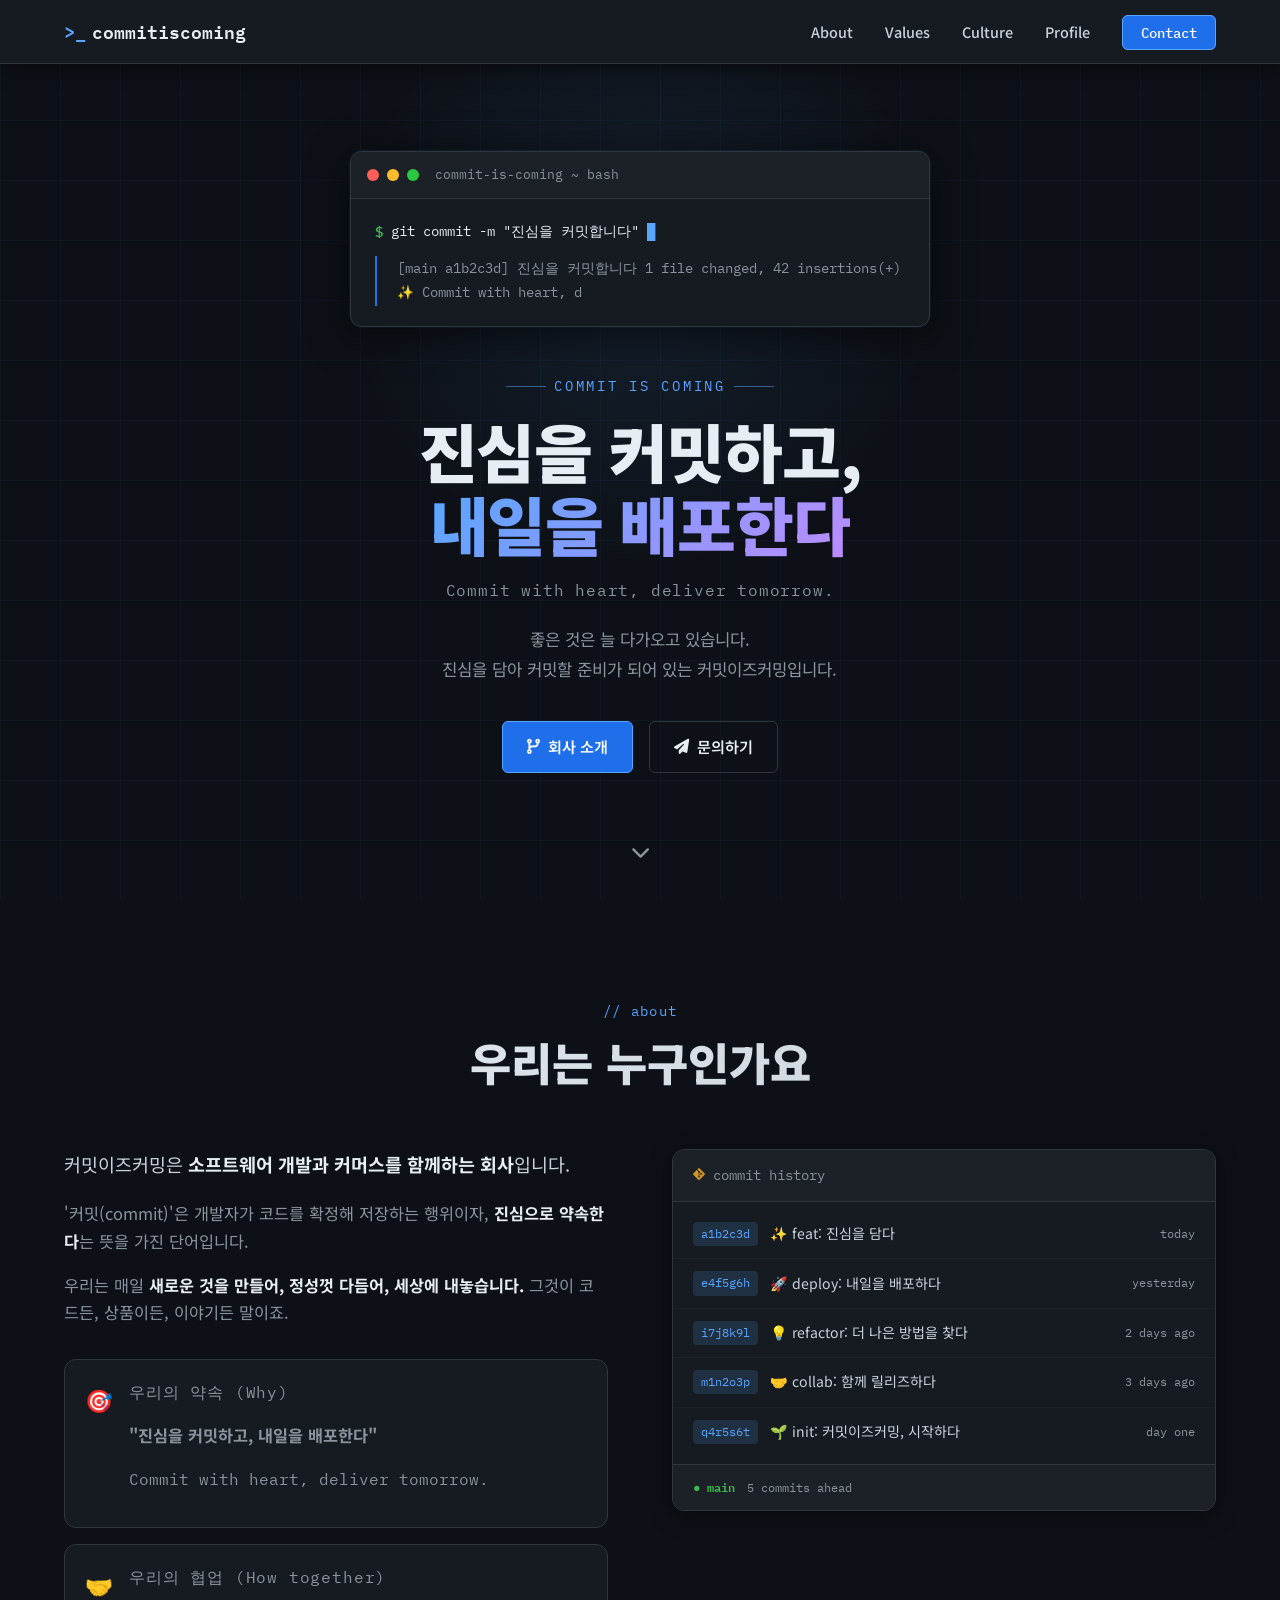
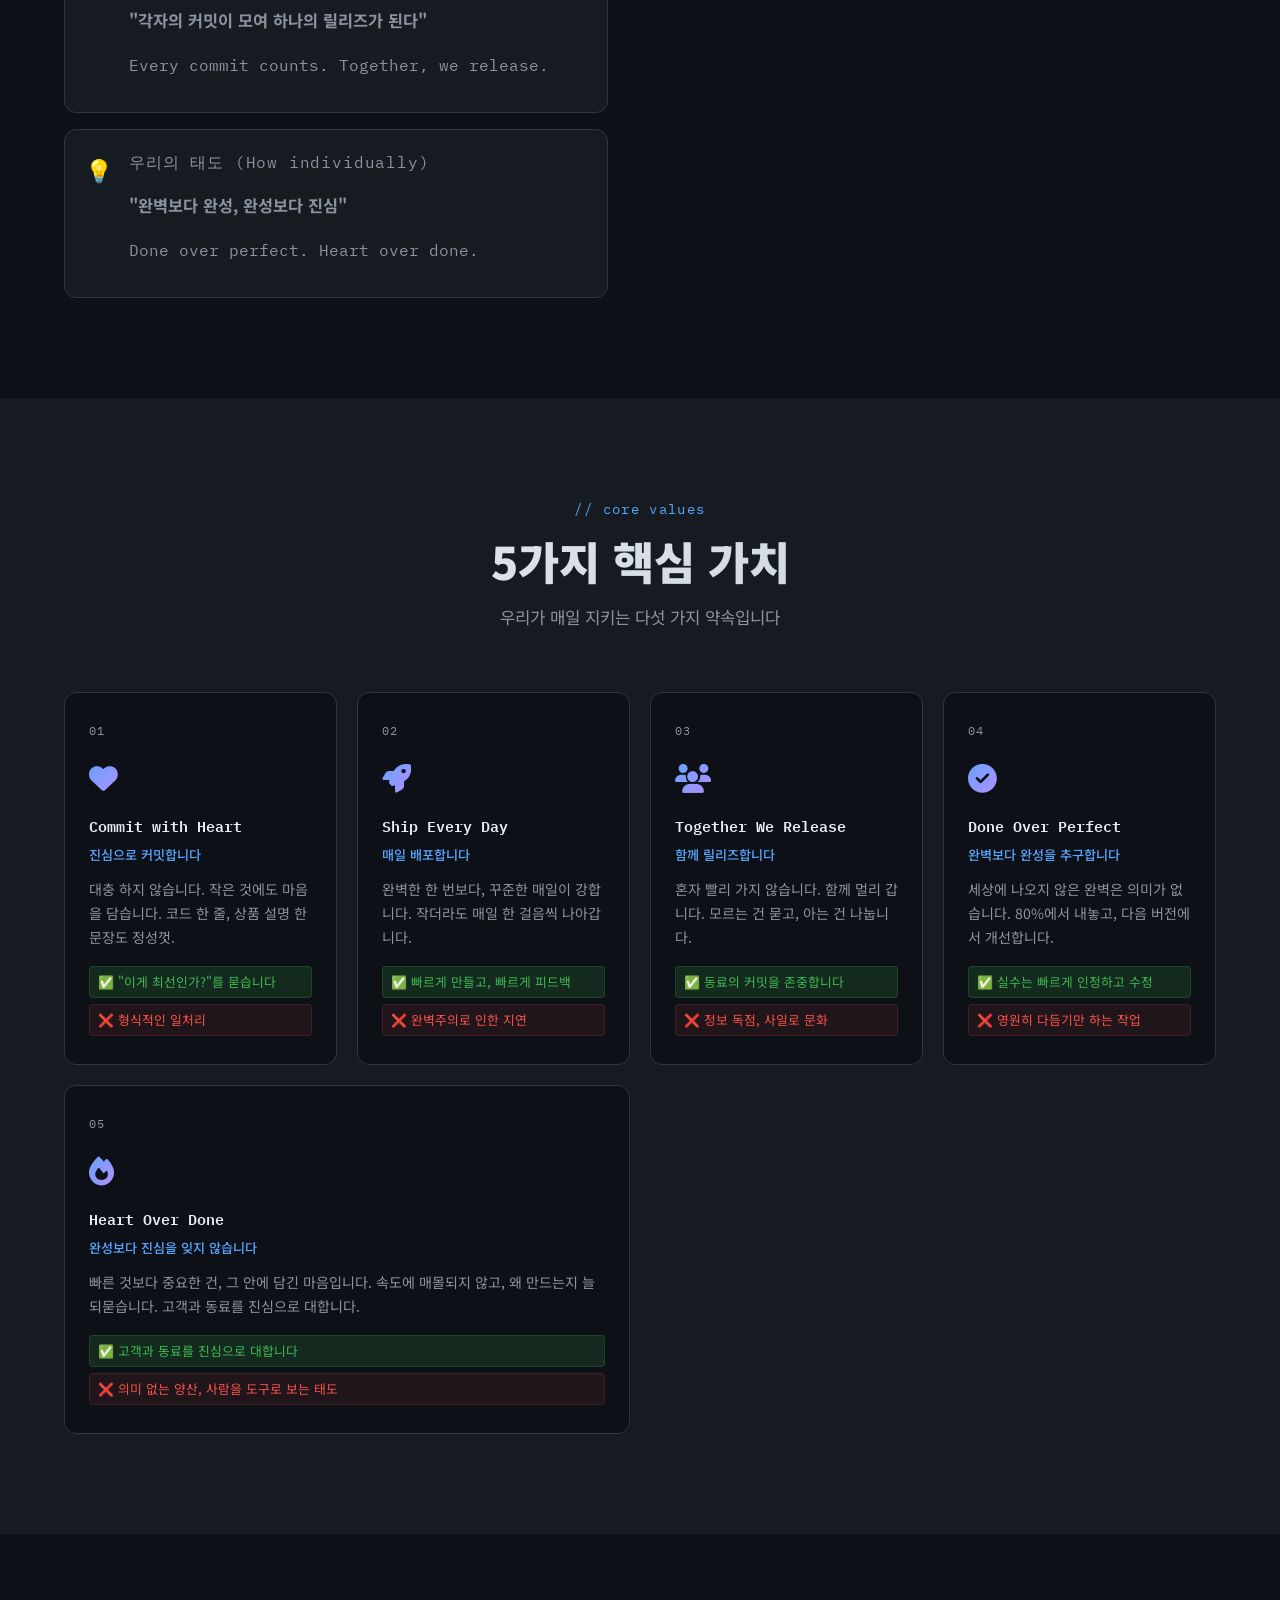
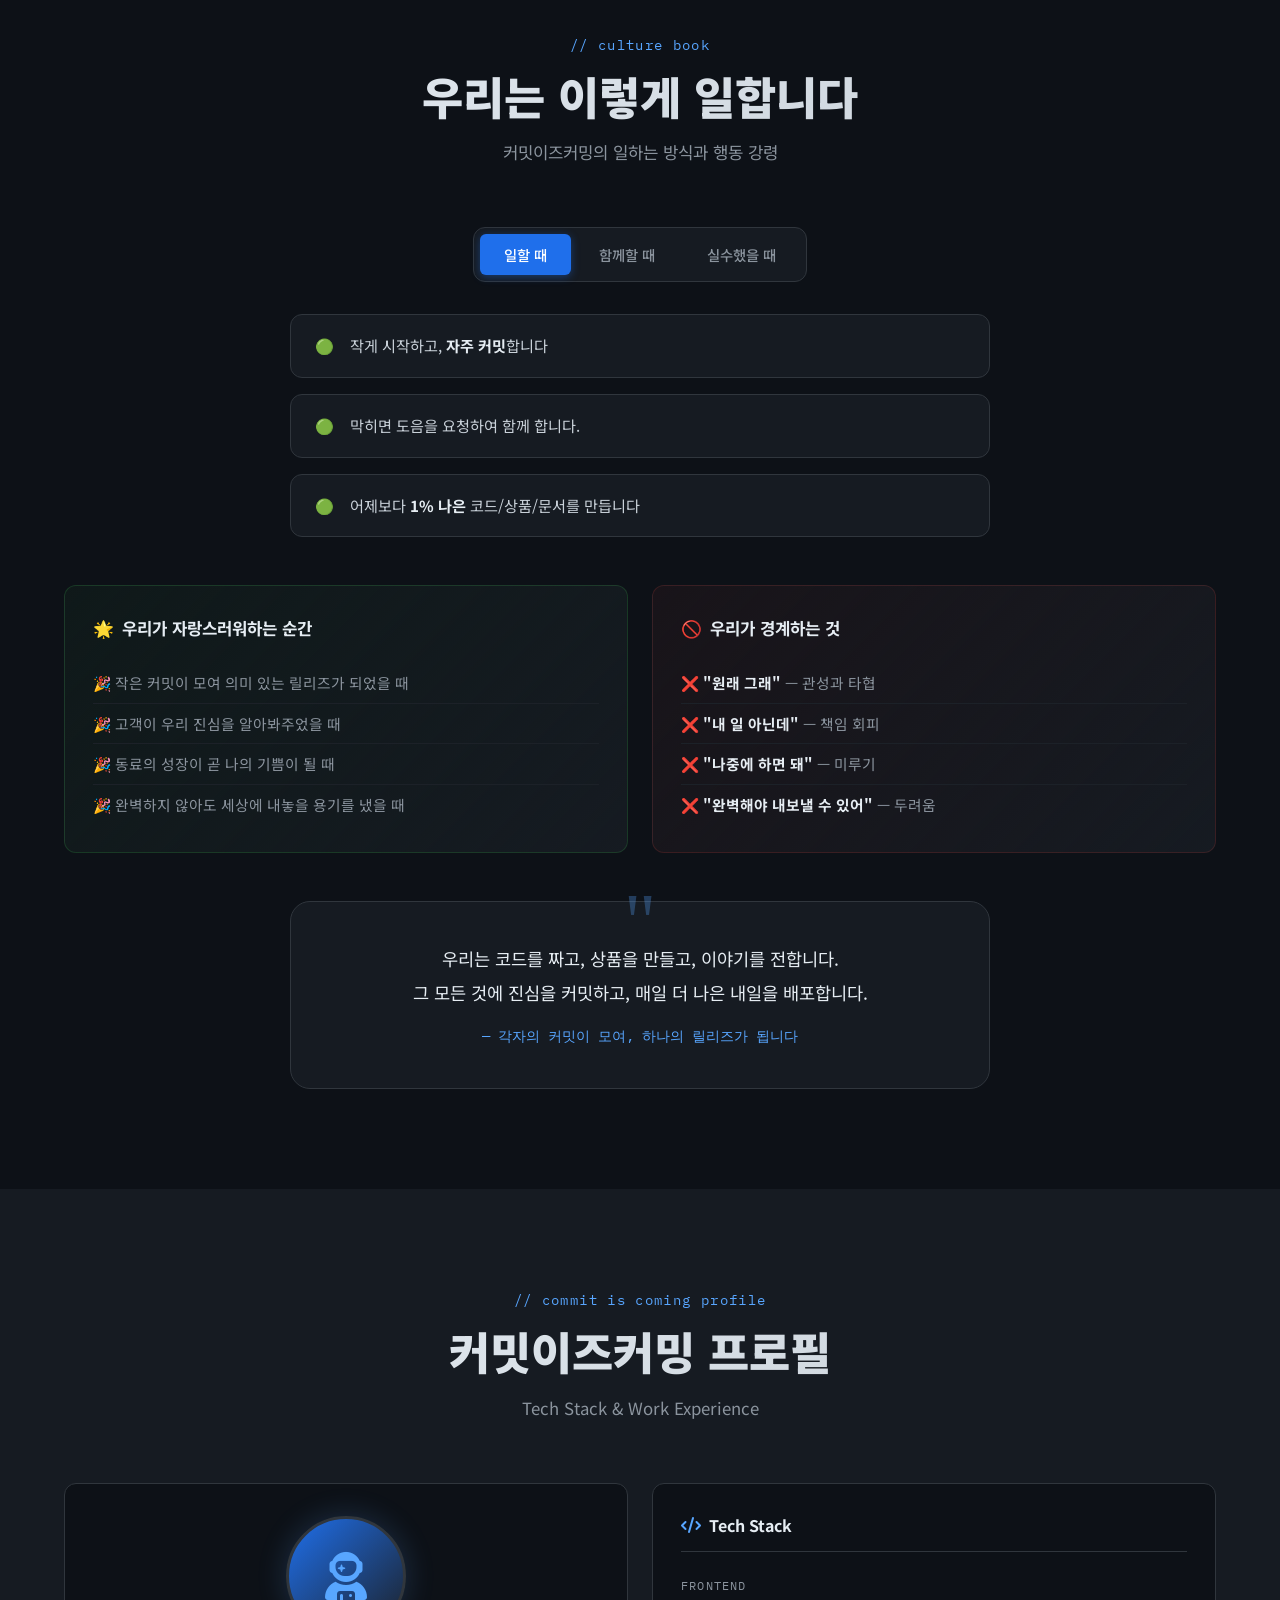
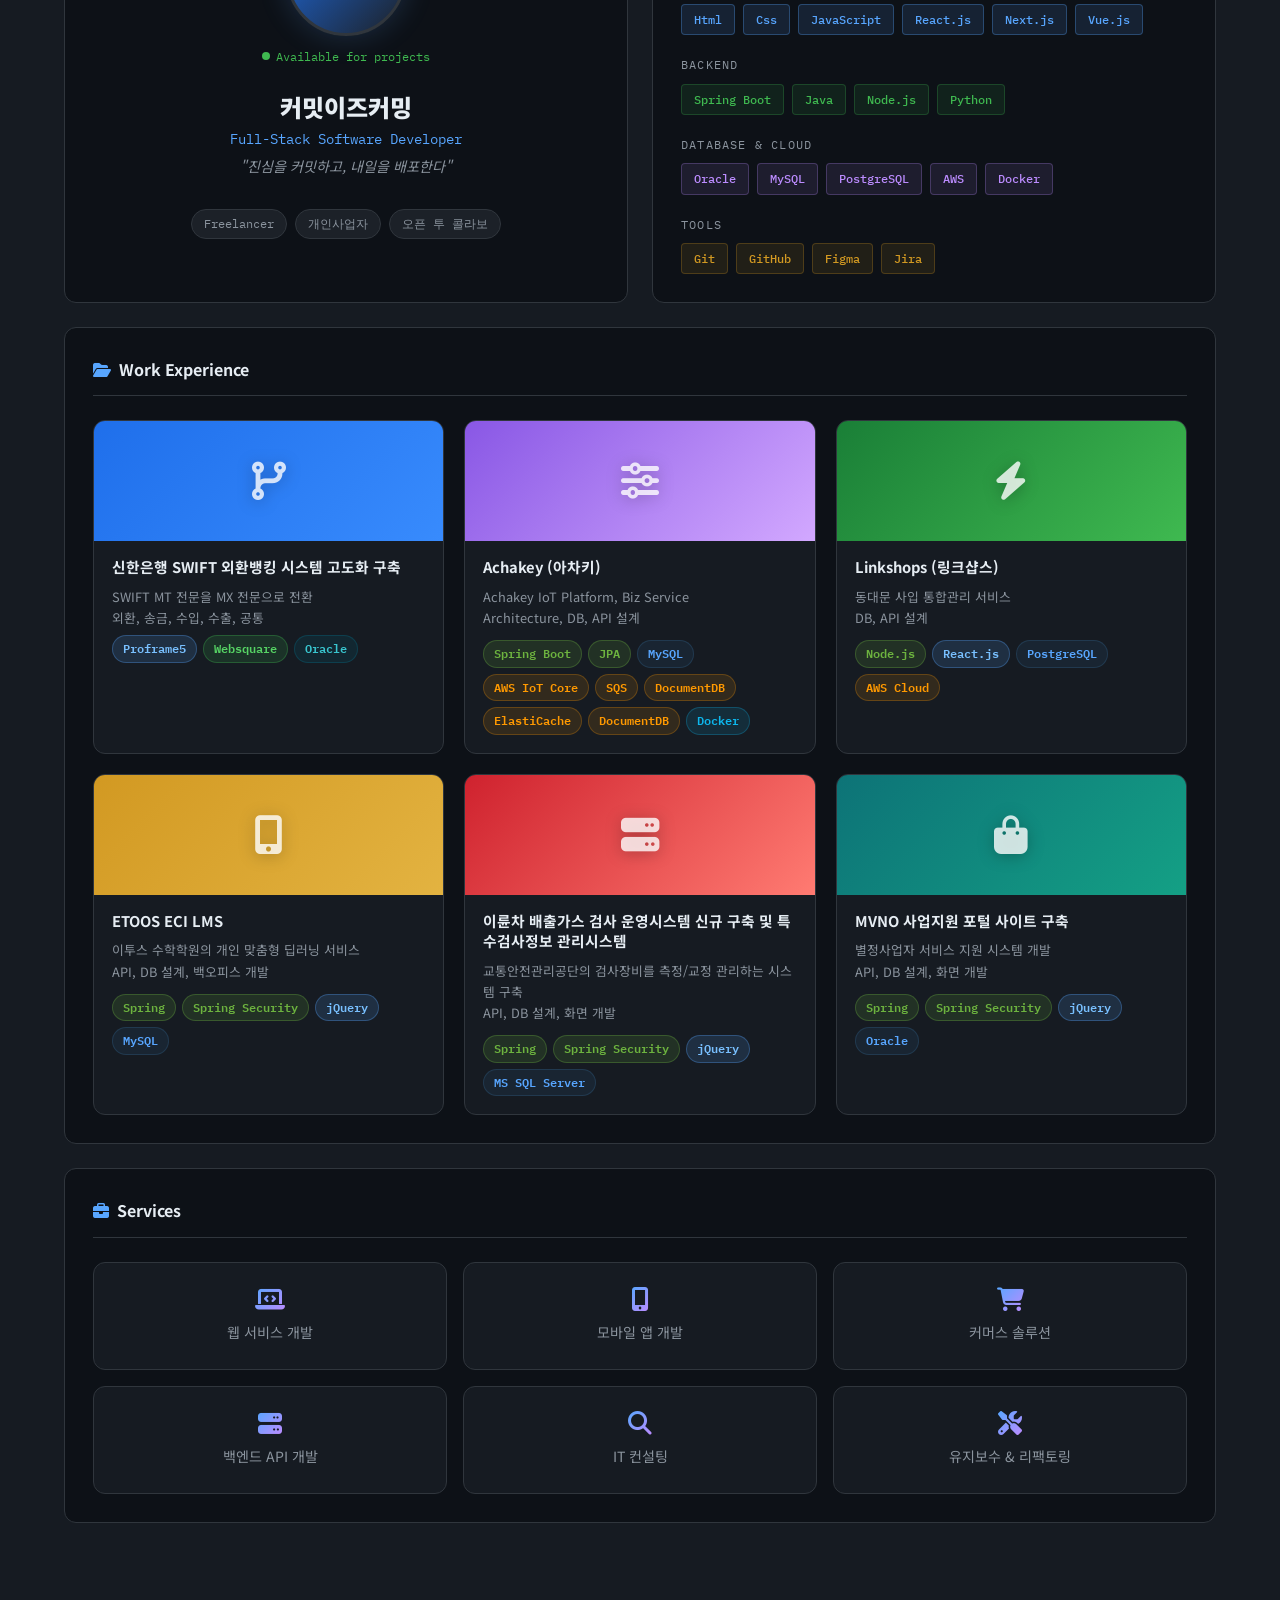
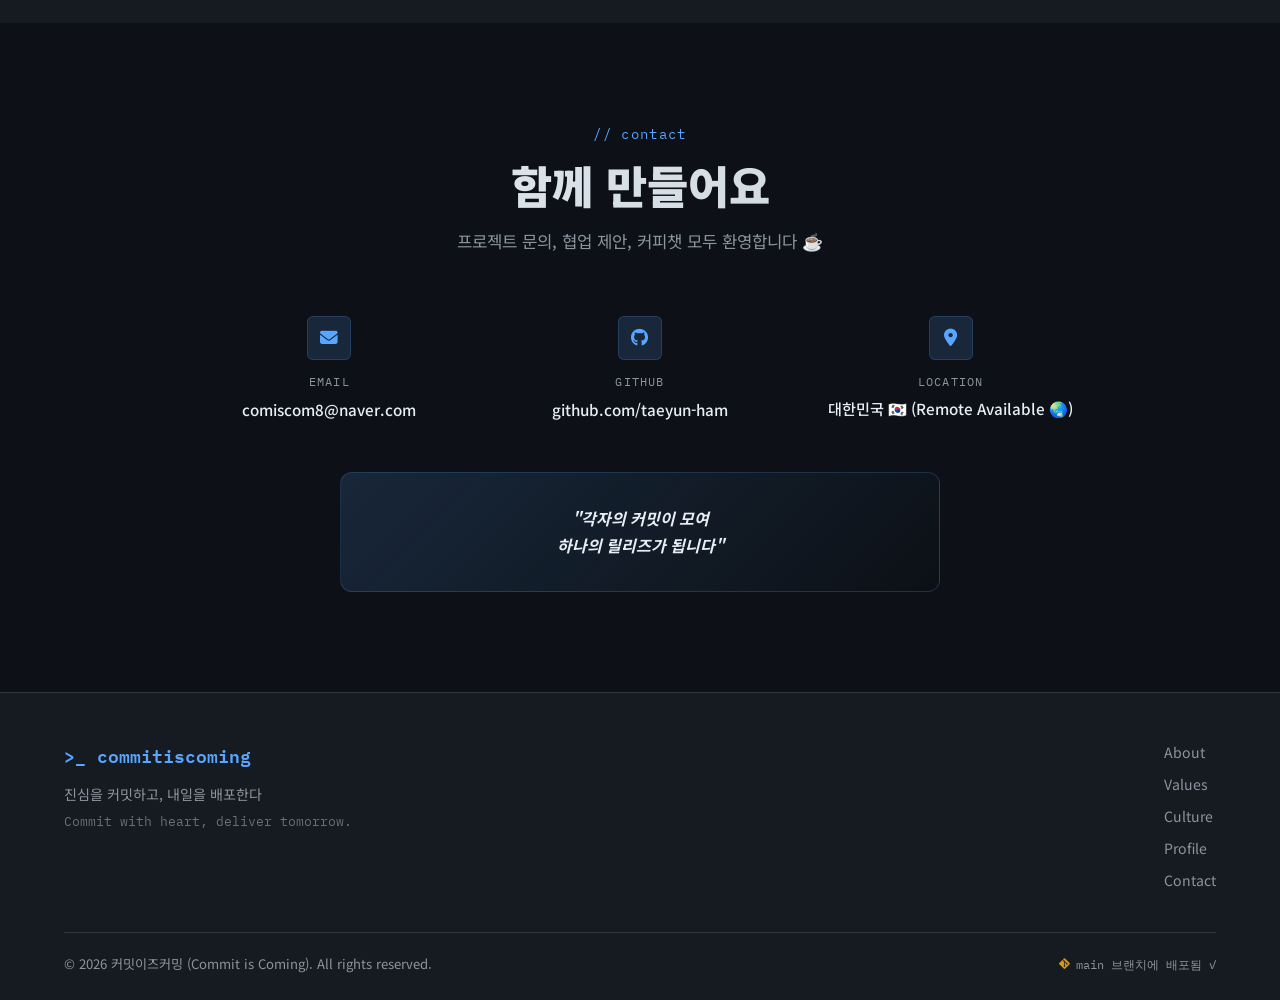
==== commit e244a90b: "Contaact 수정" ====
--- a/index.html
+++ b/index.html
@@ -605,38 +605,10 @@
                 <p class="contact-value">대한민국 🇰🇷 (Remote Available 🌏)</p>
               </div>
             </div>
-            <div class="contact-quote">
-              <p>"각자의 커밋이 모여<br/>하나의 릴리즈가 됩니다"</p>
-            </div>
-          </div>
-          <form class="contact-form" id="contact-form">
-            <div class="form-group">
-              <label for="name">이름 / 회사명</label>
-              <input type="text" id="name" name="name" placeholder="홍길동 / 커밋컴퍼니" required />
-            </div>
-            <div class="form-group">
-              <label for="email">이메일</label>
-              <input type="email" id="email" name="email" placeholder="hello@example.com" required />
-            </div>
-            <div class="form-group">
-              <label for="subject">문의 유형</label>
-              <select id="subject" name="subject">
-                <option value="">선택해주세요</option>
-                <option value="project">프로젝트 의뢰</option>
-                <option value="collab">협업 제안</option>
-                <option value="consult">IT 컨설팅</option>
-                <option value="other">기타</option>
-              </select>
-            </div>
-            <div class="form-group">
-              <label for="message">메시지</label>
-              <textarea id="message" name="message" rows="5" placeholder="안녕하세요! 프로젝트에 대해 이야기 나누고 싶습니다..." required></textarea>
-            </div>
-            <button type="submit" class="btn btn-primary btn-full">
-              <i class="fas fa-paper-plane"></i> 메시지 보내기
-            </button>
-            <p class="form-note">* 24시간 이내에 답변드리겠습니다</p>
-          </form>
+          </div>
+          <div class="contact-quote">
+            <p>"각자의 커밋이 모여<br/>하나의 릴리즈가 됩니다"</p>
+          </div>
         </div>
       </div>
     </section>
--- a/css/style.css
+++ b/css/style.css
@@ -1372,22 +1372,26 @@
 }
 
 .contact-wrapper {
+  display: flex;
+  flex-direction: column;
+  gap: 48px;
+  align-items: center;
+}
+
+.contact-info {
   display: grid;
-  grid-template-columns: 1fr 1.5fr;
-  gap: 64px;
-  align-items: start;
-}
-
-.contact-info {
+  grid-template-columns: repeat(3, 1fr);
+  gap: 32px;
+  width: 100%;
+  max-width: 900px;
+}
+
+.contact-item {
   display: flex;
   flex-direction: column;
-  gap: 24px;
-}
-
-.contact-item {
-  display: flex;
-  gap: 16px;
-  align-items: flex-start;
+  gap: 12px;
+  align-items: center;
+  text-align: center;
 }
 
 .contact-icon {
@@ -1424,11 +1428,19 @@
 }
 
 .contact-quote {
-  padding: 24px;
+  padding: 32px;
   background: linear-gradient(135deg, var(--color-primary-glow), transparent);
   border: 1px solid rgba(88,166,255,0.2);
   border-radius: var(--radius-md);
-  margin-top: 8px;
+  width: 100%;
+  max-width: 600px;
+  text-align: center;
+}
+
+.contact-quote p {
+  font-size: 1.1rem;
+  font-weight: 500;
+  line-height: 1.6;
 }
 
 .contact-quote p {
@@ -1727,9 +1739,9 @@
     grid-template-columns: repeat(2, 1fr);
   }
 
-  .contact-wrapper {
-    grid-template-columns: 1fr;
-    gap: 40px;
+  .contact-info {
+    grid-template-columns: repeat(2, 1fr);
+    gap: 24px;
   }
 }
 
@@ -1791,8 +1803,13 @@
     text-align: center;
   }
 
+  .contact-info {
+    grid-template-columns: 1fr;
+    gap: 20px;
+  }
+
   .contact-wrapper {
-    gap: 32px;
+    gap: 28px;
   }
 
   .scroll-top-btn {
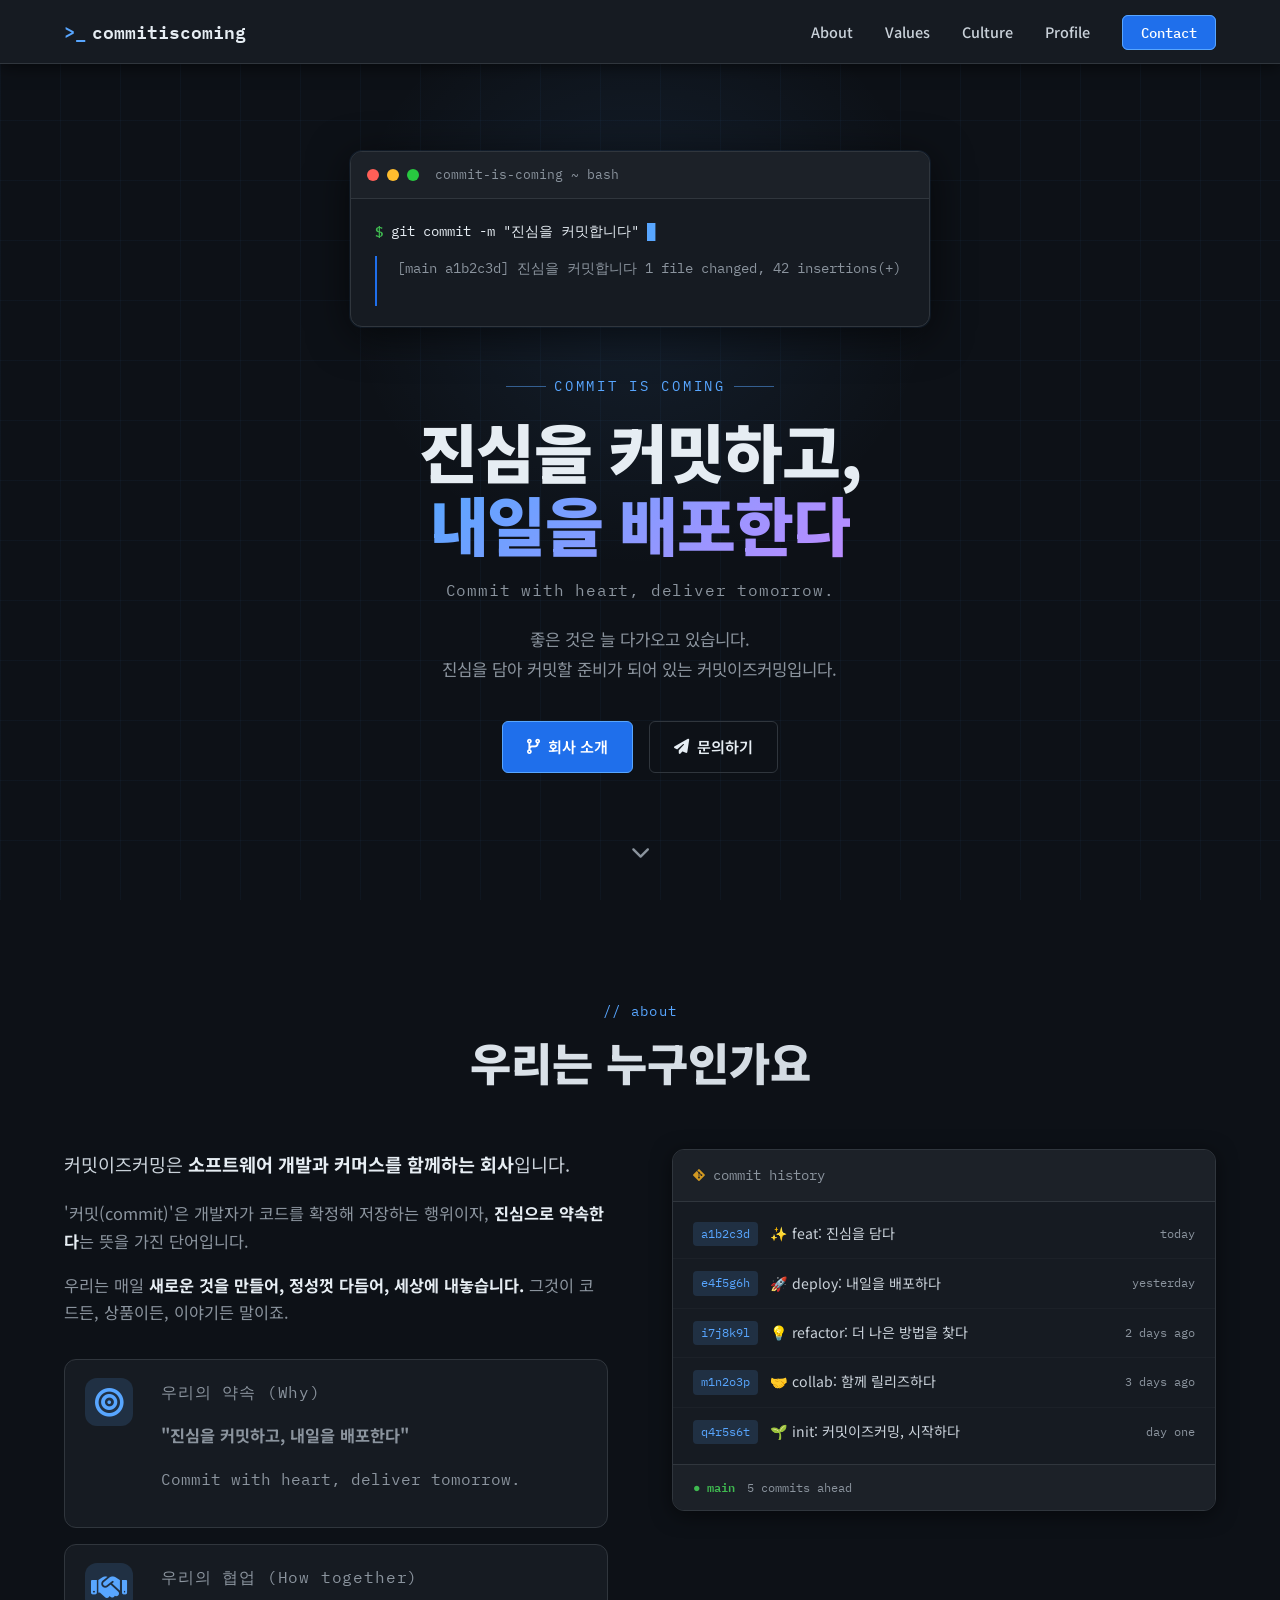
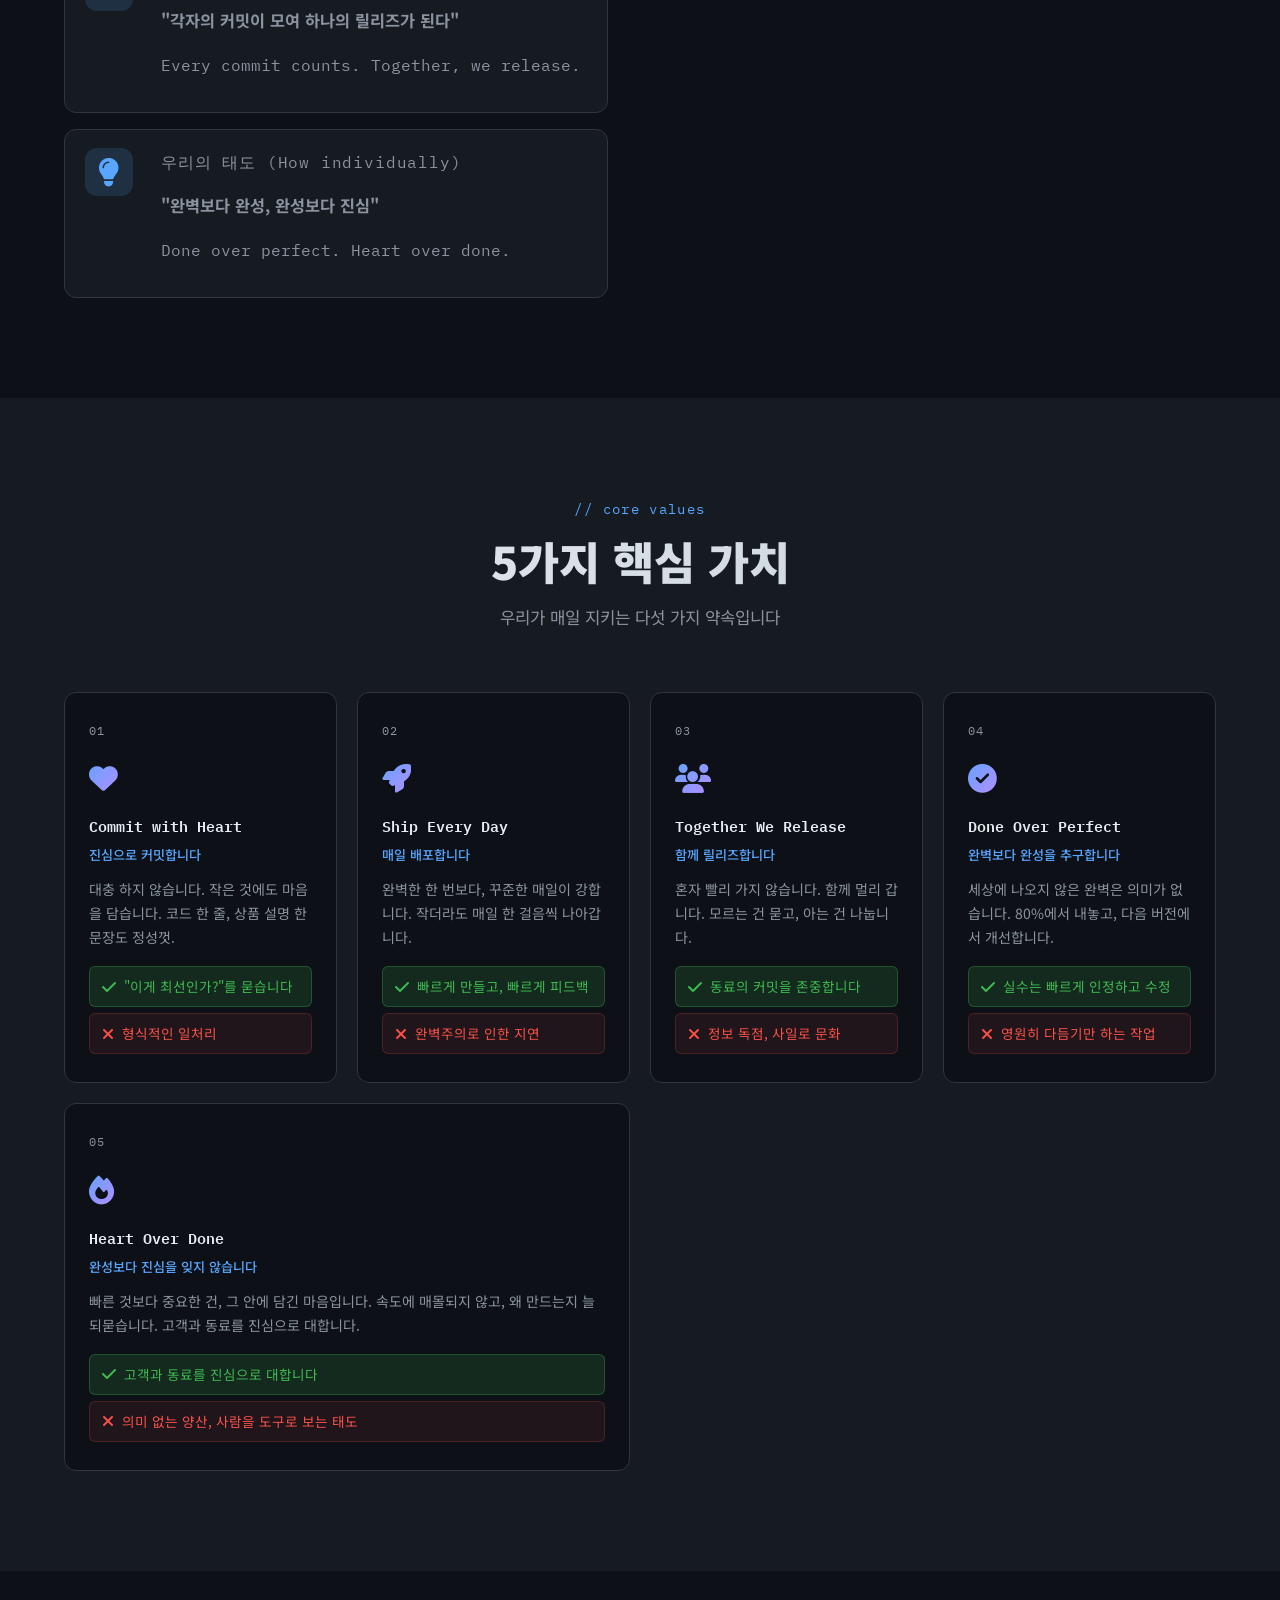
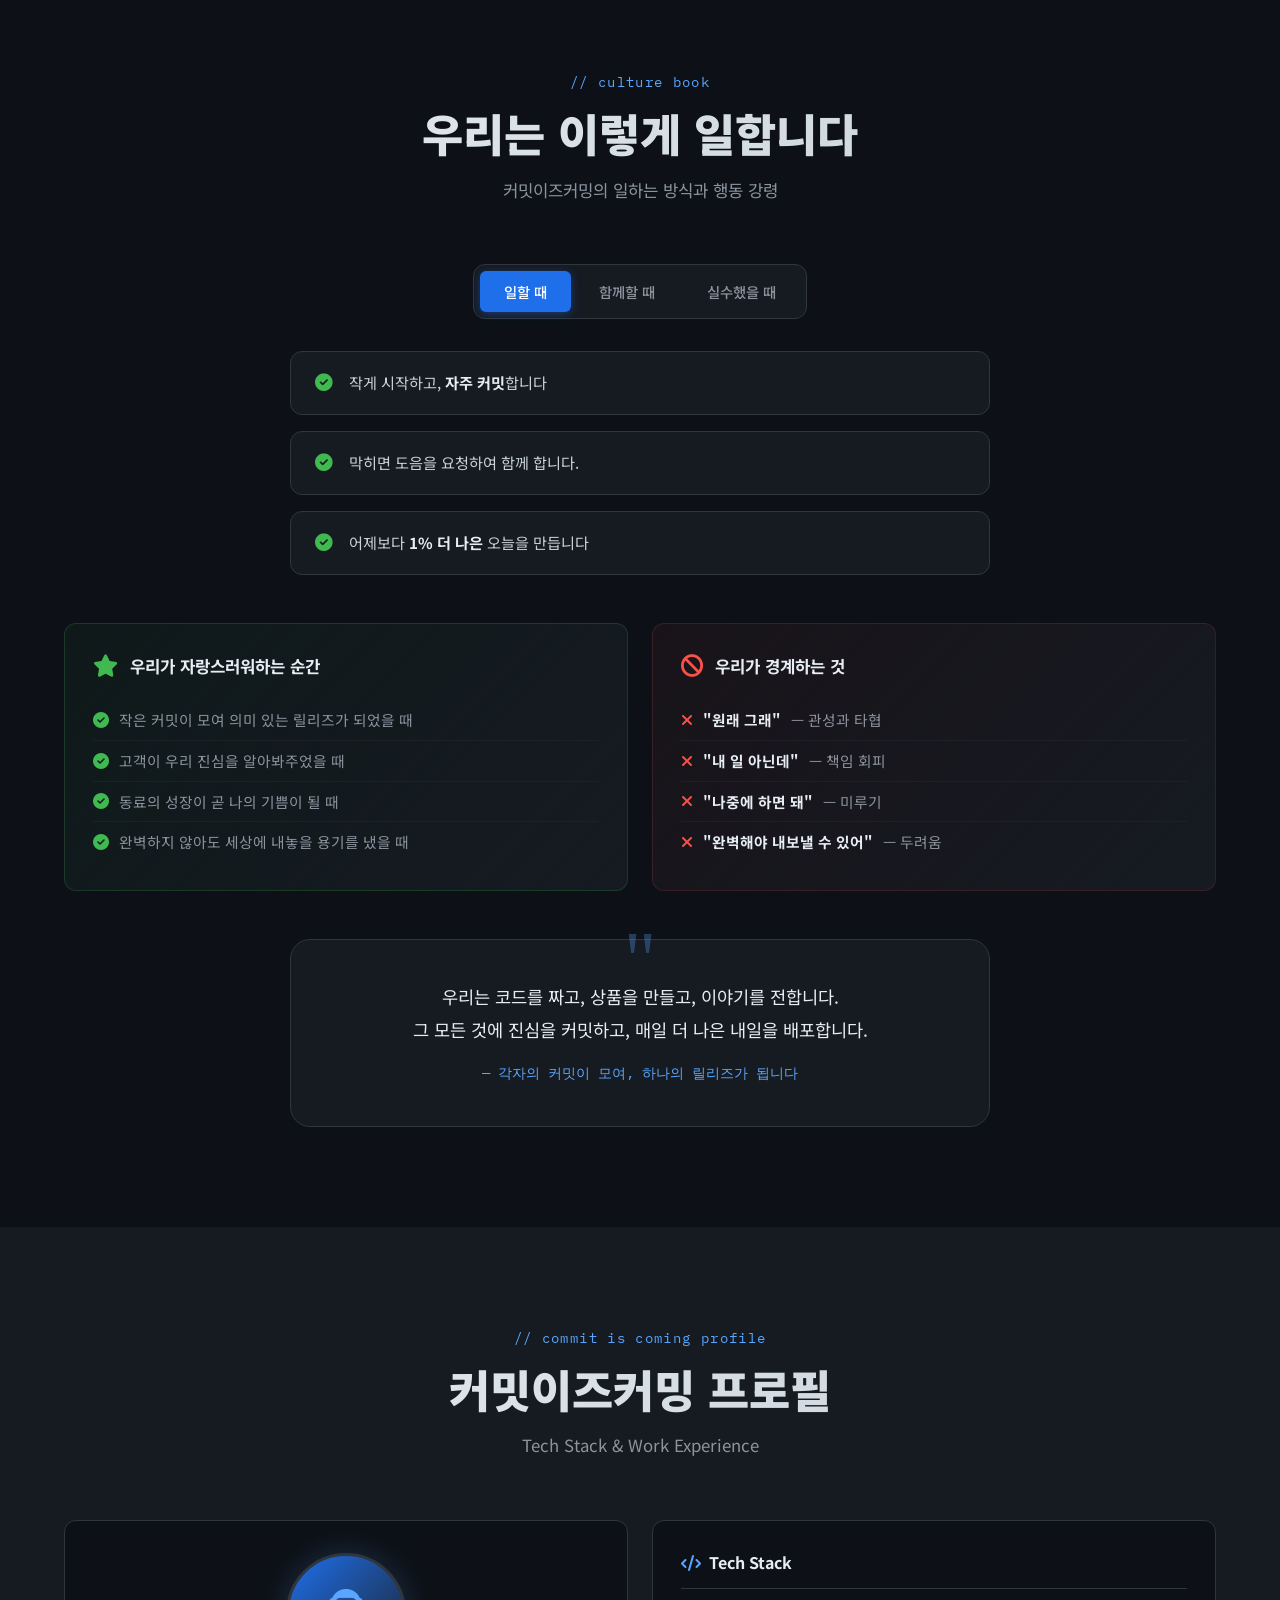
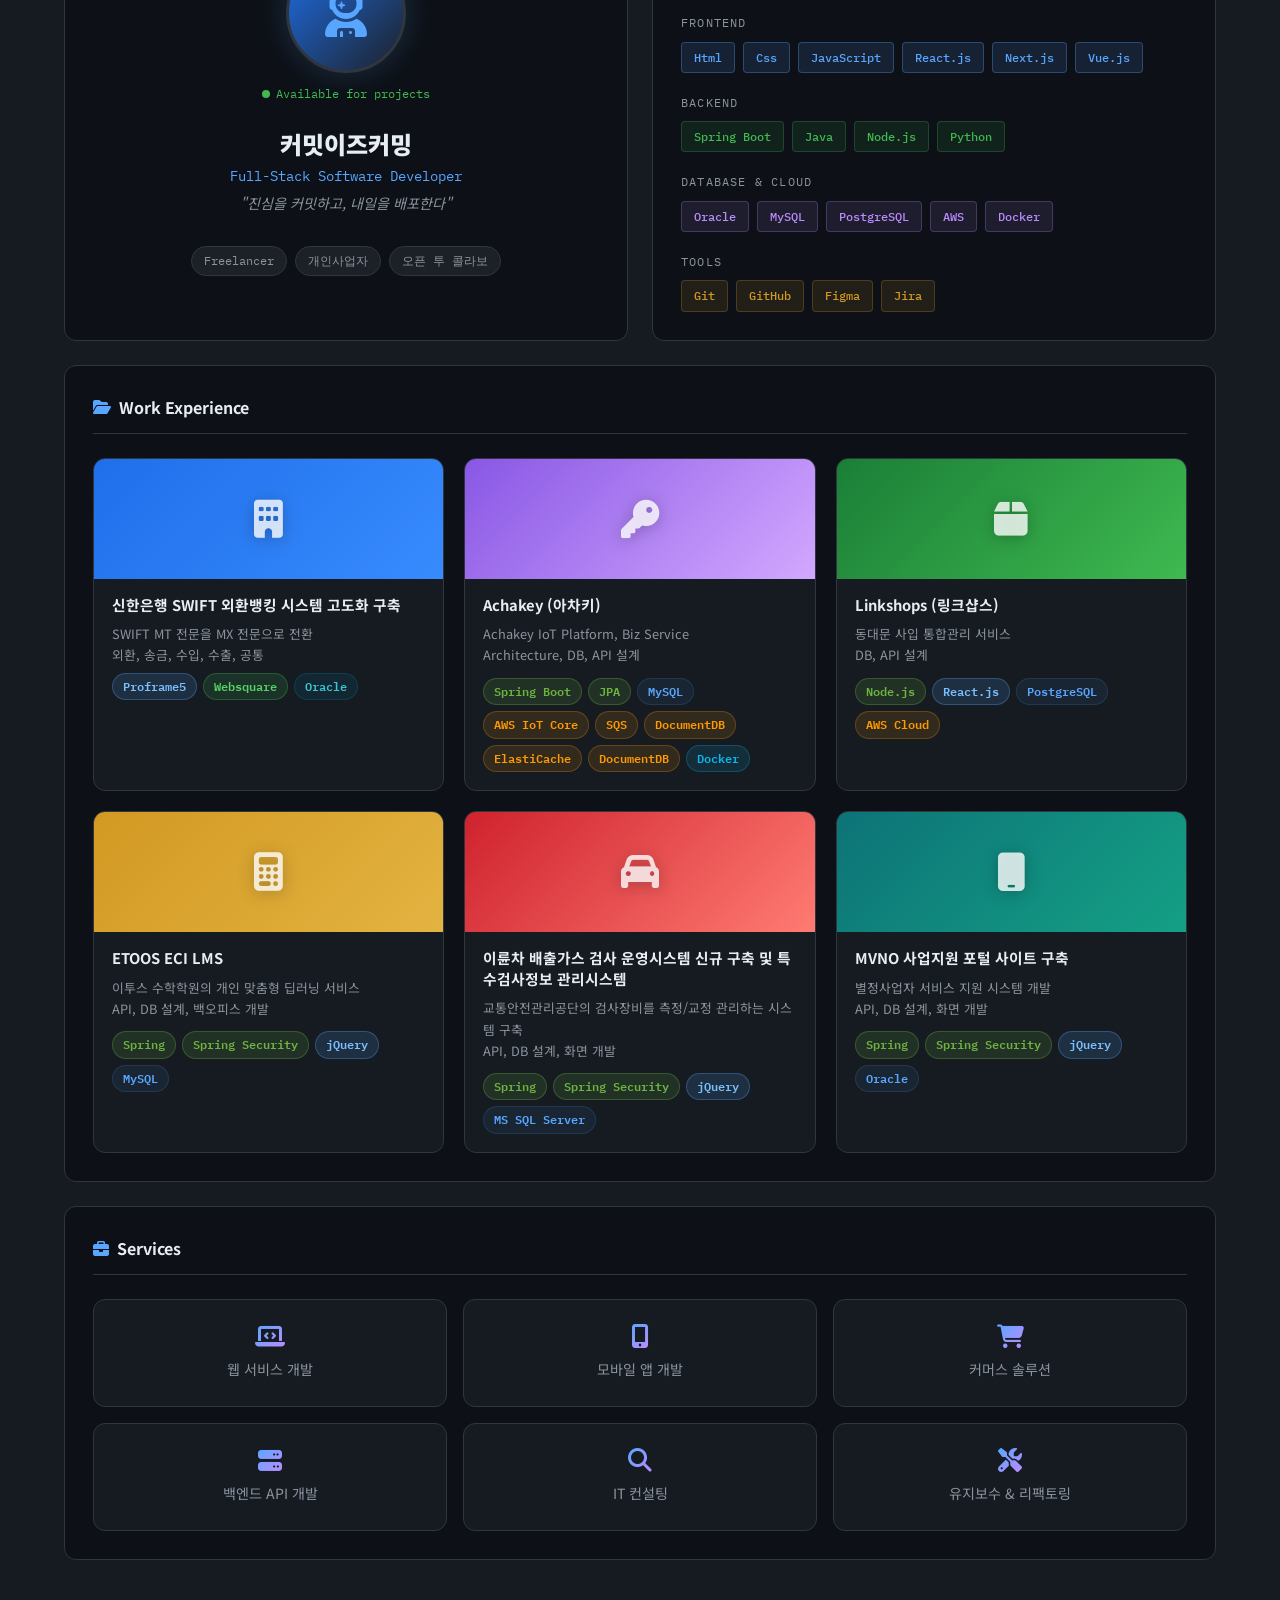
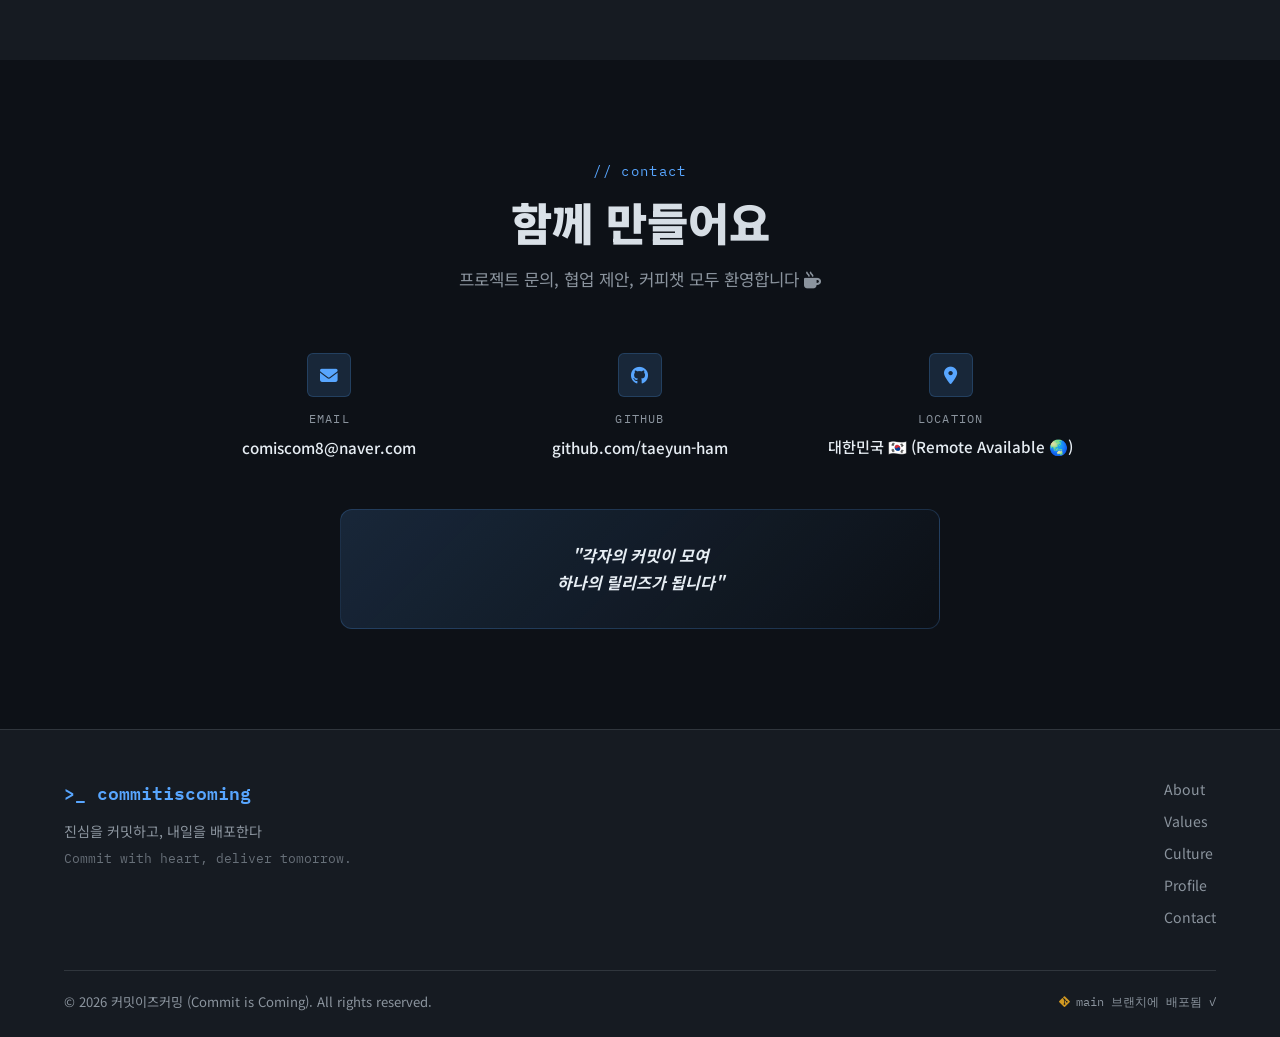
==== commit d7c359e4: "이모지를 세련된 Font Awesome 아이콘으로 변경 - About 섹션: 슬로건 카드 이모지를 아이콘으로 변경 (🎯→🎯, 🤝→🤝, 💡→💡) - Values 섹션: 체크 마크를 " ====
--- a/index.html
+++ b/index.html
@@ -110,7 +110,7 @@
             </p>
             <div class="about-slogans">
               <div class="slogan-card">
-                <span class="slogan-icon">🎯</span>
+                <div class="slogan-icon"><i class="fas fa-bullseye"></i></div>
                 <div>
                   <p class="slogan-label">우리의 약속 (Why)</p>
                   <p class="slogan-text">"진심을 커밋하고, 내일을 배포한다"</p>
@@ -118,7 +118,7 @@
                 </div>
               </div>
               <div class="slogan-card">
-                <span class="slogan-icon">🤝</span>
+                <div class="slogan-icon"><i class="fas fa-handshake"></i></div>
                 <div>
                   <p class="slogan-label">우리의 협업 (How together)</p>
                   <p class="slogan-text">"각자의 커밋이 모여 하나의 릴리즈가 된다"</p>
@@ -126,7 +126,7 @@
                 </div>
               </div>
               <div class="slogan-card">
-                <span class="slogan-icon">💡</span>
+                <div class="slogan-icon"><i class="fas fa-lightbulb"></i></div>
                 <div>
                   <p class="slogan-label">우리의 태도 (How individually)</p>
                   <p class="slogan-text">"완벽보다 완성, 완성보다 진심"</p>
@@ -193,8 +193,8 @@
             <p class="value-subtitle">진심으로 커밋합니다</p>
             <p class="value-desc">대충 하지 않습니다. 작은 것에도 마음을 담습니다. 코드 한 줄, 상품 설명 한 문장도 정성껏.</p>
             <div class="value-checks">
-              <span class="check-do">✅ "이게 최선인가?"를 묻습니다</span>
-              <span class="check-dont">❌ 형식적인 일처리</span>
+              <span class="check-do"><i class="fas fa-check"></i>"이게 최선인가?"를 묻습니다</span>
+              <span class="check-dont"><i class="fas fa-xmark"></i>형식적인 일처리</span>
             </div>
           </div>
           <div class="value-card" data-index="02">
@@ -204,8 +204,8 @@
             <p class="value-subtitle">매일 배포합니다</p>
             <p class="value-desc">완벽한 한 번보다, 꾸준한 매일이 강합니다. 작더라도 매일 한 걸음씩 나아갑니다.</p>
             <div class="value-checks">
-              <span class="check-do">✅ 빠르게 만들고, 빠르게 피드백</span>
-              <span class="check-dont">❌ 완벽주의로 인한 지연</span>
+              <span class="check-do"><i class="fas fa-check"></i>빠르게 만들고, 빠르게 피드백</span>
+              <span class="check-dont"><i class="fas fa-xmark"></i>완벽주의로 인한 지연</span>
             </div>
           </div>
           <div class="value-card" data-index="03">
@@ -215,8 +215,8 @@
             <p class="value-subtitle">함께 릴리즈합니다</p>
             <p class="value-desc">혼자 빨리 가지 않습니다. 함께 멀리 갑니다. 모르는 건 묻고, 아는 건 나눕니다.</p>
             <div class="value-checks">
-              <span class="check-do">✅ 동료의 커밋을 존중합니다</span>
-              <span class="check-dont">❌ 정보 독점, 사일로 문화</span>
+              <span class="check-do"><i class="fas fa-check"></i>동료의 커밋을 존중합니다</span>
+              <span class="check-dont"><i class="fas fa-xmark"></i>정보 독점, 사일로 문화</span>
             </div>
           </div>
           <div class="value-card" data-index="04">
@@ -226,8 +226,8 @@
             <p class="value-subtitle">완벽보다 완성을 추구합니다</p>
             <p class="value-desc">세상에 나오지 않은 완벽은 의미가 없습니다. 80%에서 내놓고, 다음 버전에서 개선합니다.</p>
             <div class="value-checks">
-              <span class="check-do">✅ 실수는 빠르게 인정하고 수정</span>
-              <span class="check-dont">❌ 영원히 다듬기만 하는 작업</span>
+              <span class="check-do"><i class="fas fa-check"></i>실수는 빠르게 인정하고 수정</span>
+              <span class="check-dont"><i class="fas fa-xmark"></i>영원히 다듬기만 하는 작업</span>
             </div>
           </div>
           <div class="value-card value-card--wide" data-index="05">
@@ -237,8 +237,8 @@
             <p class="value-subtitle">완성보다 진심을 잊지 않습니다</p>
             <p class="value-desc">빠른 것보다 중요한 건, 그 안에 담긴 마음입니다. 속도에 매몰되지 않고, 왜 만드는지 늘 되묻습니다. 고객과 동료를 진심으로 대합니다.</p>
             <div class="value-checks">
-              <span class="check-do">✅ 고객과 동료를 진심으로 대합니다</span>
-              <span class="check-dont">❌ 의미 없는 양산, 사람을 도구로 보는 태도</span>
+              <span class="check-do"><i class="fas fa-check"></i>고객과 동료를 진심으로 대합니다</span>
+              <span class="check-dont"><i class="fas fa-xmark"></i>의미 없는 양산, 사람을 도구로 보는 태도</span>
             </div>
           </div>
         </div>
@@ -265,31 +265,31 @@
           <div class="tab-panel active" id="tab-working">
             <div class="conduct-list">
               <div class="conduct-item">
-                <span class="conduct-icon green">🟢</span>
+                <i class="fas fa-check-circle conduct-icon-checked"></i>
                 <span>작게 시작하고, <strong>자주 커밋</strong>합니다</span>
               </div>
               <div class="conduct-item">
-                <span class="conduct-icon green">🟢</span>
+                <i class="fas fa-check-circle conduct-icon-checked"></i>
                 <span>막히면  <striong>도음</strong>을 요청하여 함께 합니다.</span>
               </div>
               <div class="conduct-item">
-                <span class="conduct-icon green">🟢</span>
-                <span>어제보다 <strong>1% 나은</strong> 코드/상품/문서를 만듭니다</span>
+                <i class="fas fa-check-circle conduct-icon-checked"></i>
+                <span>어제보다 <strong>1% 더 나은</strong> 오늘을 만듭니다</span>
               </div>
             </div>
           </div>
           <div class="tab-panel" id="tab-together">
             <div class="conduct-list">
               <div class="conduct-item">
-                <span class="conduct-icon green">🟢</span>
+                <i class="fas fa-check-circle conduct-icon-checked"></i>
                 <span>동료의 PR과 아이디어에 <strong>건설적인 리뷰</strong>를 남깁니다</span>
               </div>
               <div class="conduct-item">
-                <span class="conduct-icon green">🟢</span>
+                <i class="fas fa-check-circle conduct-icon-checked"></i>
                 <span><strong>칭찬은 공개적으로</strong>, 피드백은 정중하게</span>
               </div>
               <div class="conduct-item">
-                <span class="conduct-icon green">🟢</span>
+                <i class="fas fa-check-circle conduct-icon-checked"></i>
                 <span>회의는 <strong>결론과 다음 액션</strong>으로 끝냅니다</span>
               </div>
             </div>
@@ -297,15 +297,15 @@
           <div class="tab-panel" id="tab-mistake">
             <div class="conduct-list">
               <div class="conduct-item">
-                <span class="conduct-icon green">🟢</span>
+                <i class="fas fa-check-circle conduct-icon-checked"></i>
                 <span>빠르게 인정하고, <strong>빠르게 롤백/수정</strong>합니다</span>
               </div>
               <div class="conduct-item">
-                <span class="conduct-icon green">🟢</span>
+                <i class="fas fa-check-circle conduct-icon-checked"></i>
                 <span>책임을 돌리지 않고, <strong>함께 회고</strong>합니다</span>
               </div>
               <div class="conduct-item">
-                <span class="conduct-icon green">🟢</span>
+                <i class="fas fa-check-circle conduct-icon-checked"></i>
                 <span>같은 실수를 반복하지 않도록 <strong>기록을 남깁니다</strong></span>
               </div>
             </div>
@@ -316,24 +316,24 @@
         <div class="culture-dual">
           <div class="culture-card pride">
             <h3 class="culture-card-title">
-              <span class="culture-card-icon">🌟</span> 우리가 자랑스러워하는 순간
+              <i class="fas fa-star culture-card-icon"></i> 우리가 자랑스러워하는 순간
             </h3>
             <ul class="culture-card-list">
-              <li>🎉 작은 커밋이 모여 의미 있는 릴리즈가 되었을 때</li>
-              <li>🎉 고객이 우리 진심을 알아봐주었을 때</li>
-              <li>🎉 동료의 성장이 곧 나의 기쁨이 될 때</li>
-              <li>🎉 완벽하지 않아도 세상에 내놓을 용기를 냈을 때</li>
+              <li><i class="fas fa-circle-check"></i>작은 커밋이 모여 의미 있는 릴리즈가 되었을 때</li>
+              <li><i class="fas fa-circle-check"></i>고객이 우리 진심을 알아봐주었을 때</li>
+              <li><i class="fas fa-circle-check"></i>동료의 성장이 곧 나의 기쁨이 될 때</li>
+              <li><i class="fas fa-circle-check"></i>완벽하지 않아도 세상에 내놓을 용기를 냈을 때</li>
             </ul>
           </div>
           <div class="culture-card watch">
             <h3 class="culture-card-title">
-              <span class="culture-card-icon">🚫</span> 우리가 경계하는 것
+              <i class="fas fa-ban culture-card-icon"></i> 우리가 경계하는 것
             </h3>
             <ul class="culture-card-list">
-              <li>❌ <strong>"원래 그래"</strong> — 관성과 타협</li>
-              <li>❌ <strong>"내 일 아닌데"</strong> — 책임 회피</li>
-              <li>❌ <strong>"나중에 하면 돼"</strong> — 미루기</li>
-              <li>❌ <strong>"완벽해야 내보낼 수 있어"</strong> — 두려움</li>
+              <li><i class="fas fa-xmark"></i><strong>"원래 그래"</strong> — 관성과 타협</li>
+              <li><i class="fas fa-xmark"></i><strong>"내 일 아닌데"</strong> — 책임 회피</li>
+              <li><i class="fas fa-xmark"></i><strong>"나중에 하면 돼"</strong> — 미루기</li>
+              <li><i class="fas fa-xmark"></i><strong>"완벽해야 내보낼 수 있어"</strong> — 두려움</li>
             </ul>
           </div>
         </div>
@@ -437,7 +437,7 @@
 
               <div class="project-card">
                 <div class="project-card-thumb project-thumb-1">
-                  <i class="fas fa-code-branch"></i>
+                  <i class="fas fa-building"></i>
                 </div>
                 <div class="project-card-body">
                   <h5 class="project-card-title"><span style="font-size: 14.72px;">신한은행 SWIFT 외환뱅킹 시스템 고도화 구축</span></h5>
@@ -452,7 +452,7 @@
 
               <div class="project-card">
                 <div class="project-card-thumb project-thumb-2">
-                  <i class="fas fa-sliders-h"></i>
+                  <i class="fas fa-key"></i>
                 </div>
                 <div class="project-card-body">
                   <h5 class="project-card-title">Achakey (아차키)</h5>
@@ -473,7 +473,7 @@
 
               <div class="project-card">
                 <div class="project-card-thumb project-thumb-3">
-                  <i class="fas fa-bolt"></i>
+                  <i class="fas fa-box"></i>
                 </div>
                 <div class="project-card-body">
                   <h5 class="project-card-title">Linkshops (링크샵스)</h5>
@@ -489,7 +489,7 @@
 
               <div class="project-card">
                 <div class="project-card-thumb project-thumb-4">
-                  <i class="fas fa-mobile-alt"></i>
+                  <i class="fas fa-calculator"></i>
                 </div>
                 <div class="project-card-body">
                   <h5 class="project-card-title">ETOOS ECI LMS</h5>
@@ -505,7 +505,7 @@
 
               <div class="project-card">
                 <div class="project-card-thumb project-thumb-5">
-                  <i class="fas fa-server"></i>
+                  <i class="fas fa-car"></i>
                 </div>
                 <div class="project-card-body">
                   <h5 class="project-card-title">이륜차 배출가스 검사 운영시스템 신규 구축 및 특수검사정보 관리시스템</h5>
@@ -521,7 +521,7 @@
 
               <div class="project-card">
                 <div class="project-card-thumb project-thumb-6">
-                  <i class="fas fa-shopping-bag"></i>
+                  <i class="fas fa-mobile"></i>
                 </div>
                 <div class="project-card-body">
                   <h5 class="project-card-title">MVNO 사업지원 포털 사이트 구축</h5>
@@ -580,7 +580,7 @@
         <div class="section-header">
           <span class="section-label">// Contact</span>
           <h2 class="section-title">함께 만들어요</h2>
-          <p class="section-desc">프로젝트 문의, 협업 제안, 커피챗 모두 환영합니다 ☕</p>
+          <p class="section-desc">프로젝트 문의, 협업 제안, 커피챗 모두 환영합니다 <i class="fas fa-mug-hot"></i></p>
         </div>
         <div class="contact-wrapper">
           <div class="contact-info">
--- a/css/style.css
+++ b/css/style.css
@@ -597,9 +597,23 @@
 }
 
 .slogan-icon {
-  font-size: 1.4rem;
+  font-size: 1.8rem;
   flex-shrink: 0;
-  margin-top: 2px;
+  margin-right: 12px;
+  color: var(--color-primary);
+  display: flex;
+  align-items: center;
+  justify-content: center;
+  width: 48px;
+  height: 48px;
+  background: var(--color-primary-glow);
+  border-radius: var(--radius-md);
+  transition: all var(--transition);
+}
+
+.slogan-card:hover .slogan-icon {
+  transform: scale(1.1);
+  background: rgba(88, 166, 255, 0.25);
 }
 
 .slogan-label {
@@ -804,21 +818,45 @@
 }
 
 .check-do, .check-dont {
-  font-size: 0.8rem;
-  padding: 4px 8px;
-  border-radius: 4px;
+  font-size: 0.85rem;
+  padding: 8px 12px;
+  border-radius: 6px;
+  display: flex;
+  align-items: center;
+  gap: 8px;
+  transition: all var(--transition);
 }
 
 .check-do {
   background: var(--color-accent-glow);
   color: var(--color-accent);
-  border: 1px solid rgba(63,185,80,0.2);
+  border: 1px solid rgba(63,185,80,0.3);
+}
+
+.check-do:hover {
+  background: rgba(63,185,80,0.2);
+  border-color: var(--color-accent);
+}
+
+.check-do i {
+  flex-shrink: 0;
+  font-size: 1rem;
 }
 
 .check-dont {
   background: rgba(248,81,73,0.08);
   color: var(--color-error);
-  border: 1px solid rgba(248,81,73,0.15);
+  border: 1px solid rgba(248,81,73,0.2);
+}
+
+.check-dont:hover {
+  background: rgba(248,81,73,0.15);
+  border-color: var(--color-error);
+}
+
+.check-dont i {
+  flex-shrink: 0;
+  font-size: 1rem;
 }
 
 /* ============================================================
@@ -916,6 +954,12 @@
   color: var(--color-text);
 }
 
+.conduct-icon-checked {
+  color: var(--color-accent);
+  font-size: 1.1rem;
+  flex-shrink: 0;
+}
+
 /* Dual Cards */
 .culture-dual {
   display: grid;
@@ -947,7 +991,20 @@
   color: var(--color-text);
   display: flex;
   align-items: center;
-  gap: 8px;
+  gap: 12px;
+}
+
+.culture-card-icon {
+  font-size: 1.4rem;
+  flex-shrink: 0;
+}
+
+.culture-card.pride .culture-card-icon {
+  color: var(--color-accent);
+}
+
+.culture-card.watch .culture-card-icon {
+  color: var(--color-error);
 }
 
 .culture-card-list li {
@@ -956,6 +1013,22 @@
   color: var(--color-text-muted);
   border-bottom: 1px solid var(--color-bg-3);
   line-height: 1.6;
+  display: flex;
+  align-items: center;
+  gap: 10px;
+}
+
+.culture-card-list li i {
+  flex-shrink: 0;
+  font-size: 1rem;
+}
+
+.culture-card.pride .culture-card-list li i {
+  color: var(--color-accent);
+}
+
+.culture-card.watch .culture-card-list li i {
+  color: var(--color-error);
 }
 
 .culture-card-list li:last-child { border-bottom: none; }
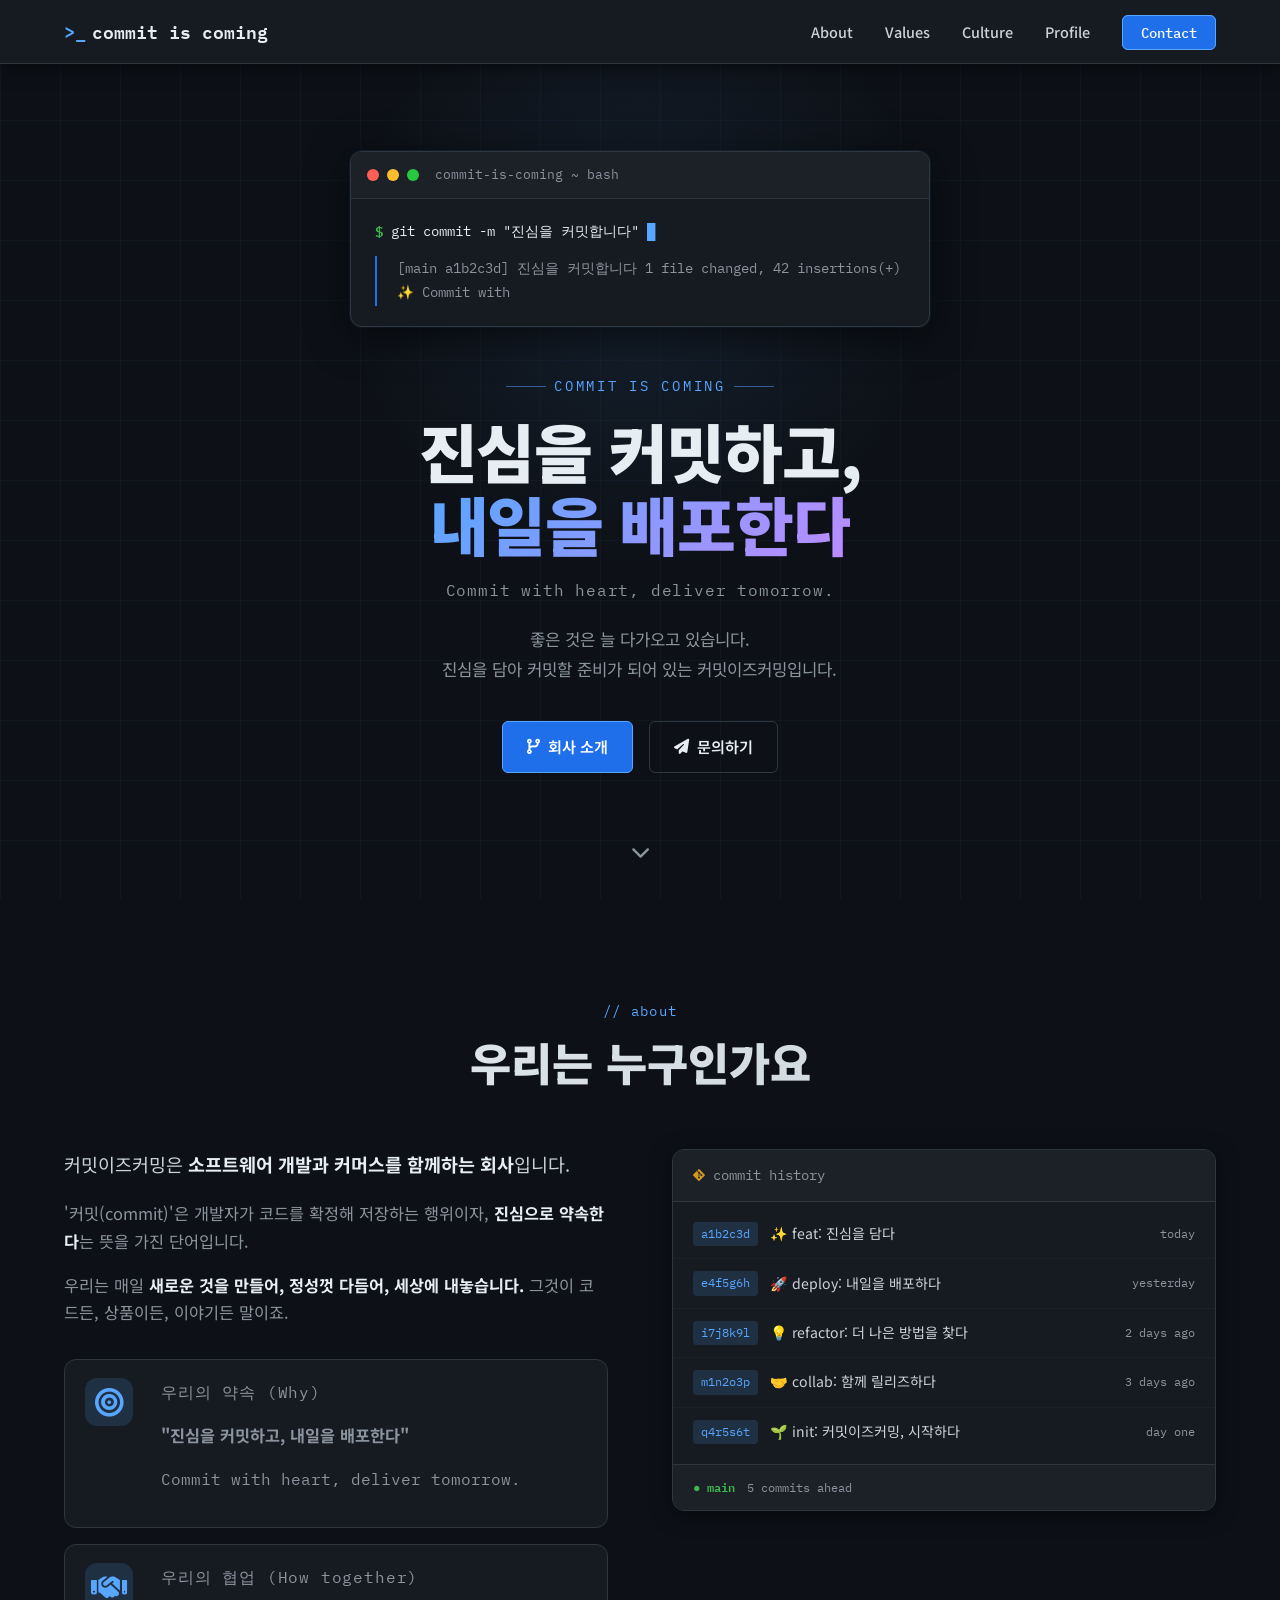
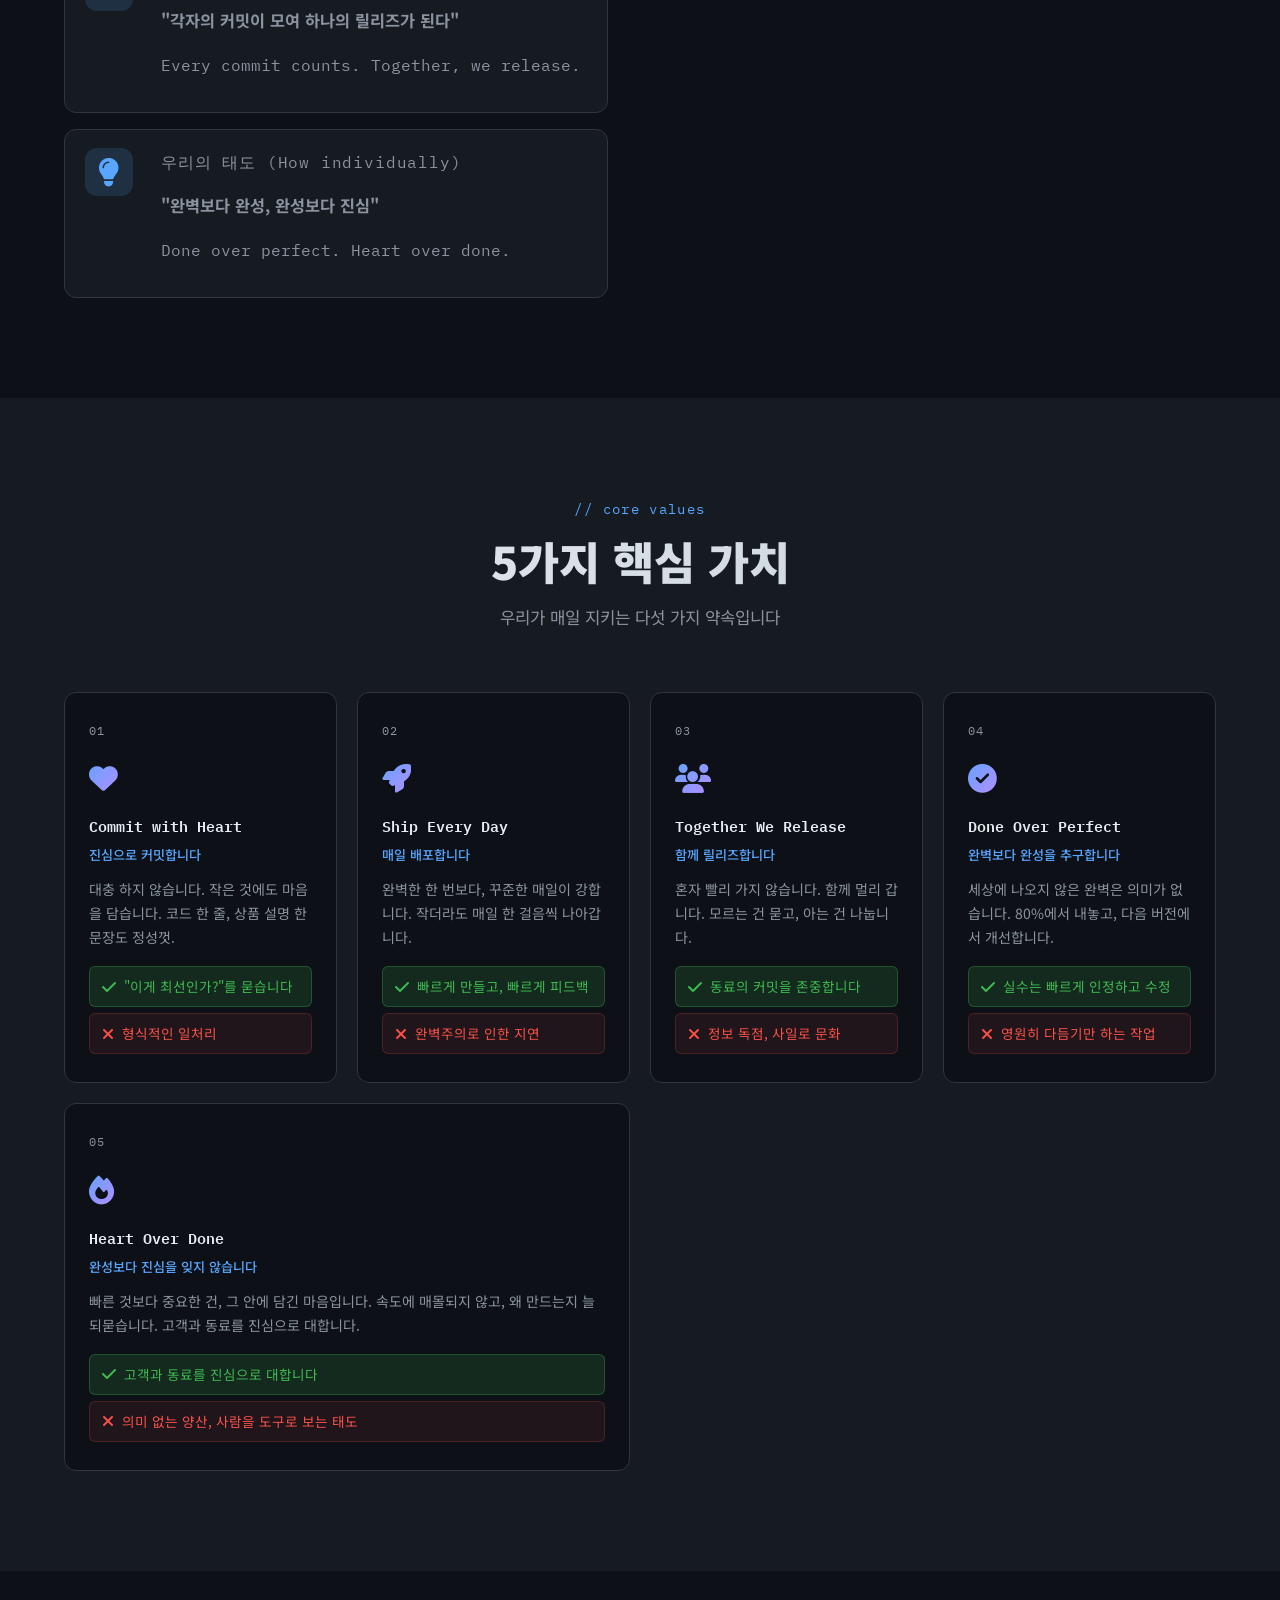
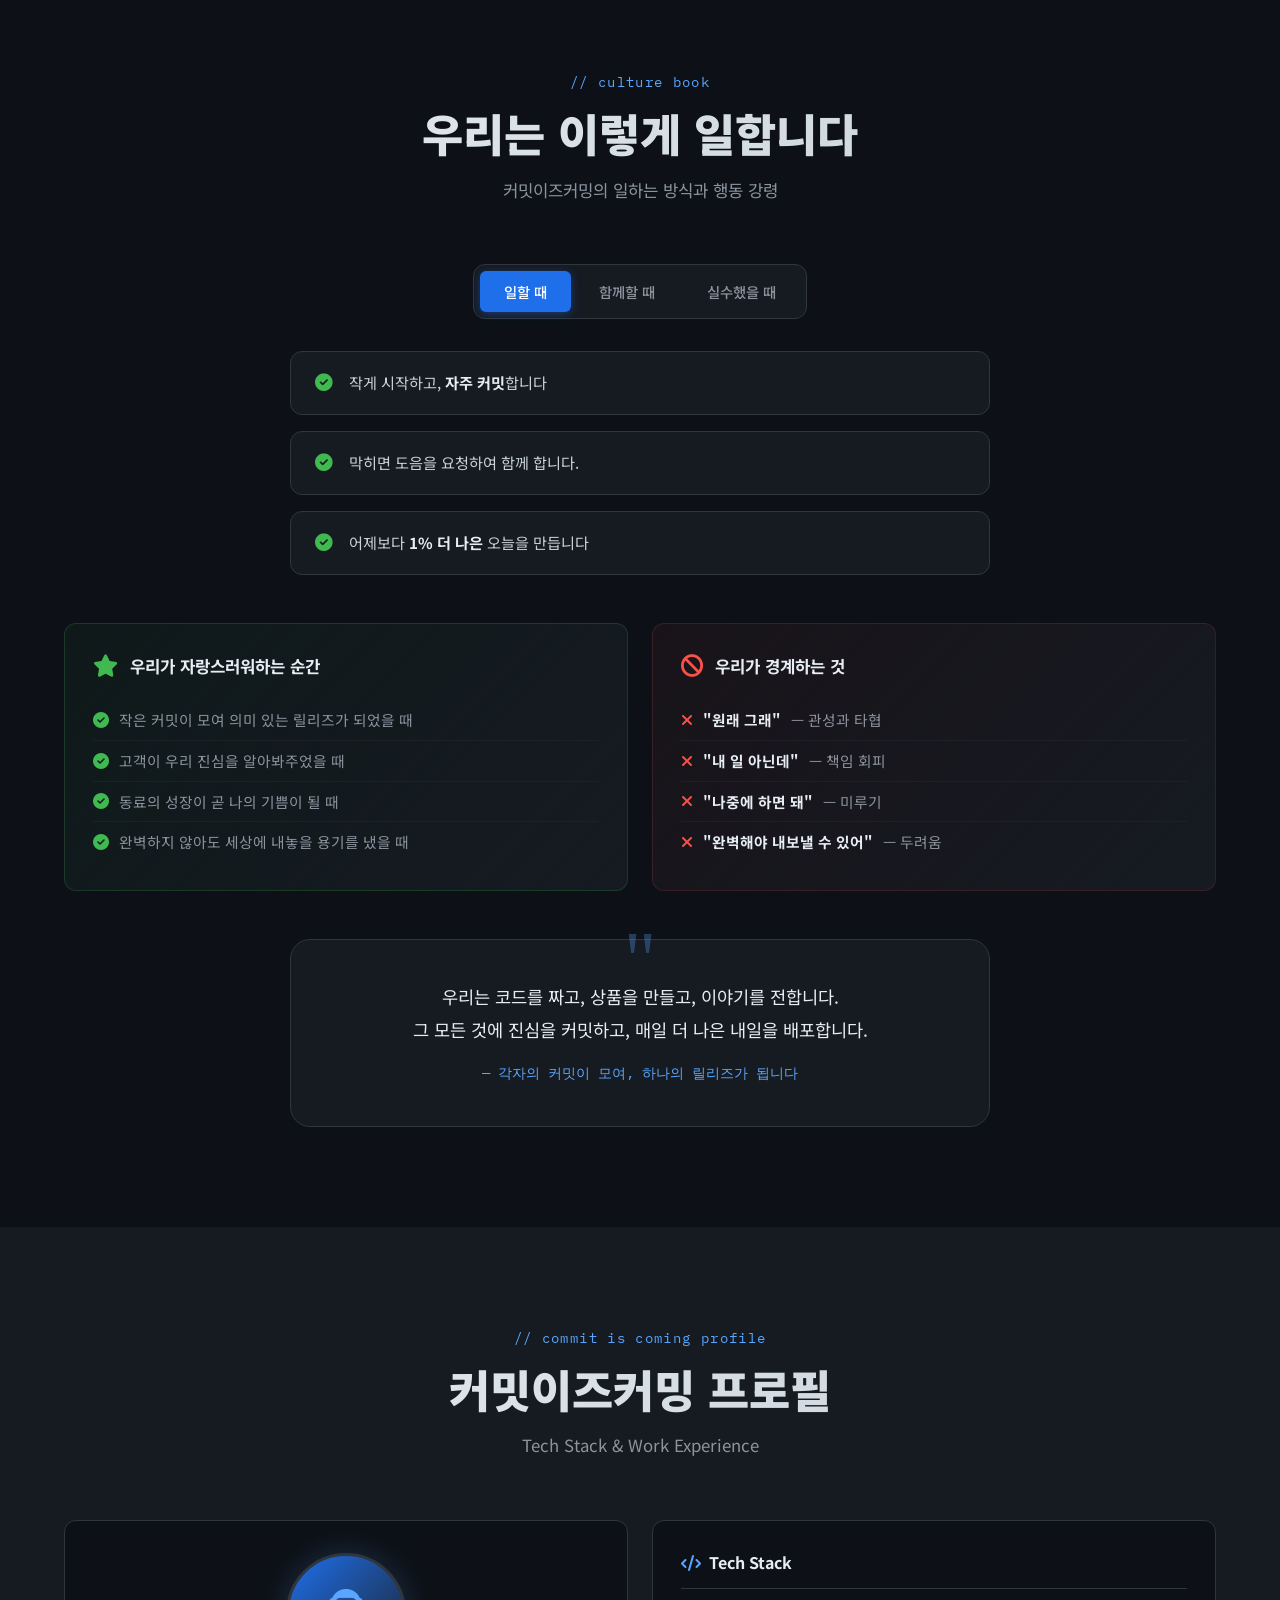
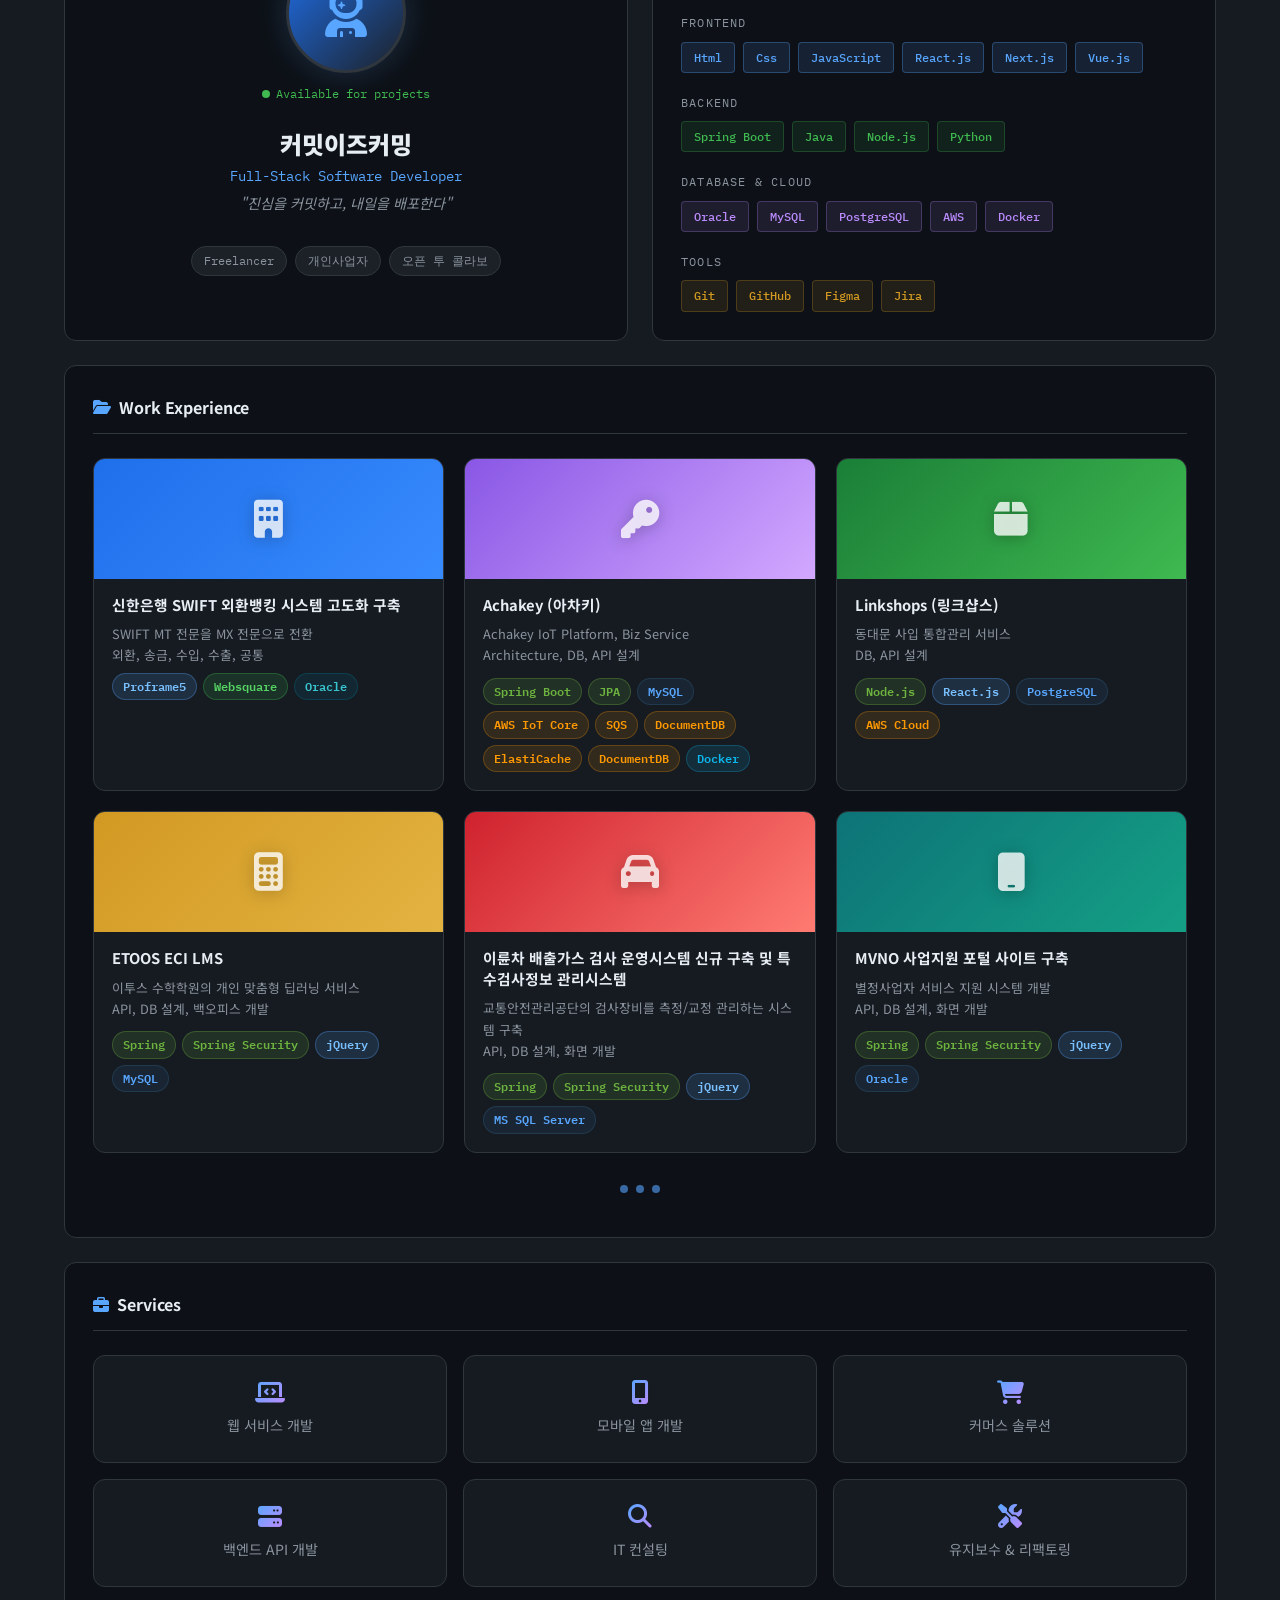
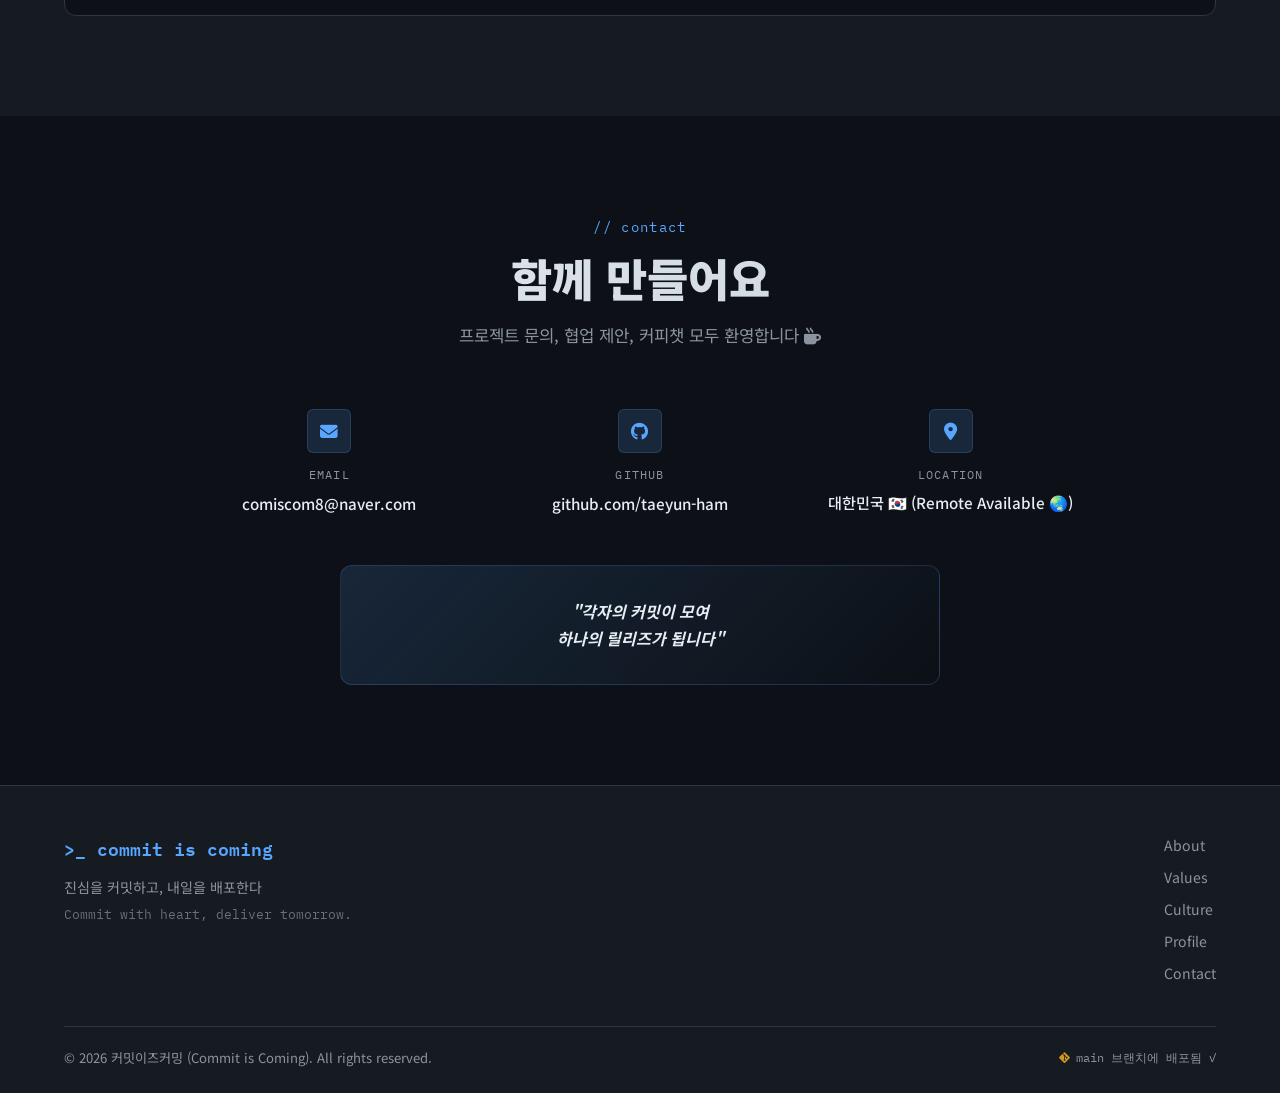
==== commit 52a1a7e8: "Work Experience 섹션에 애니메이션 점 인디케이터 추가 프로젝트 카드 하단에 '더 있다'는 느낌의 애니메이션되는 점들을 추가했습니다. - HTML: projects-mo" ====
--- a/index.html
+++ b/index.html
@@ -19,7 +19,7 @@
     <nav class="nav-container">
       <a href="#hero" class="nav-logo">
         <span class="logo-symbol">&gt;_</span>
-        <span class="logo-text">commitiscoming</span>
+        <span class="logo-text">commit is coming</span>
       </a>
       <ul class="nav-links">
         <li><a href="#about">About</a></li>
@@ -536,6 +536,13 @@
               </div>
 
             </div>
+
+            <!-- More Projects Indicator -->
+            <div class="projects-more-indicator">
+              <span class="dot"></span>
+              <span class="dot"></span>
+              <span class="dot"></span>
+            </div>
           </div>
 
           <!-- Services -->
@@ -620,7 +627,7 @@
     <div class="container">
       <div class="footer-top">
         <div class="footer-brand">
-          <span class="footer-logo">&gt;_ commitiscoming</span>
+          <span class="footer-logo">&gt;_ commit is coming</span>
           <p>진심을 커밋하고, 내일을 배포한다</p>
           <p class="footer-en">Commit with heart, deliver tomorrow.</p>
         </div>
--- a/css/style.css
+++ b/css/style.css
@@ -1377,6 +1377,48 @@
 .tag-pg      { background: rgba(51,103,145,0.15); color: #58a6ff; border: 1px solid rgba(51,103,145,0.3); }
 .tag-aws     { background: rgba(255,153,0,0.12);  color: #ff9900; border: 1px solid rgba(255,153,0,0.25); }
 .tag-docker  { background: rgba(13,183,237,0.12); color: #0db7ed; border: 1px solid rgba(13,183,237,0.25); }
+
+/* More Projects Indicator */
+.projects-more-indicator {
+  display: flex;
+  justify-content: center;
+  align-items: center;
+  gap: 8px;
+  padding: 32px 0 16px;
+  opacity: 0.6;
+  transition: opacity var(--transition);
+}
+
+.projects-more-indicator:hover {
+  opacity: 1;
+}
+
+.projects-more-indicator .dot {
+  width: 8px;
+  height: 8px;
+  border-radius: 50%;
+  background: var(--color-primary);
+  animation: bounce 1.4s infinite ease-in-out;
+}
+
+.projects-more-indicator .dot:nth-child(1) {
+  animation-delay: -0.32s;
+}
+
+.projects-more-indicator .dot:nth-child(2) {
+  animation-delay: -0.16s;
+}
+
+@keyframes bounce {
+  0%, 80%, 100% {
+    transform: scale(0.8);
+    opacity: 0.5;
+  }
+  40% {
+    transform: scale(1);
+    opacity: 1;
+  }
+}
 
 .timeline-content p {
   font-size: 0.85rem;
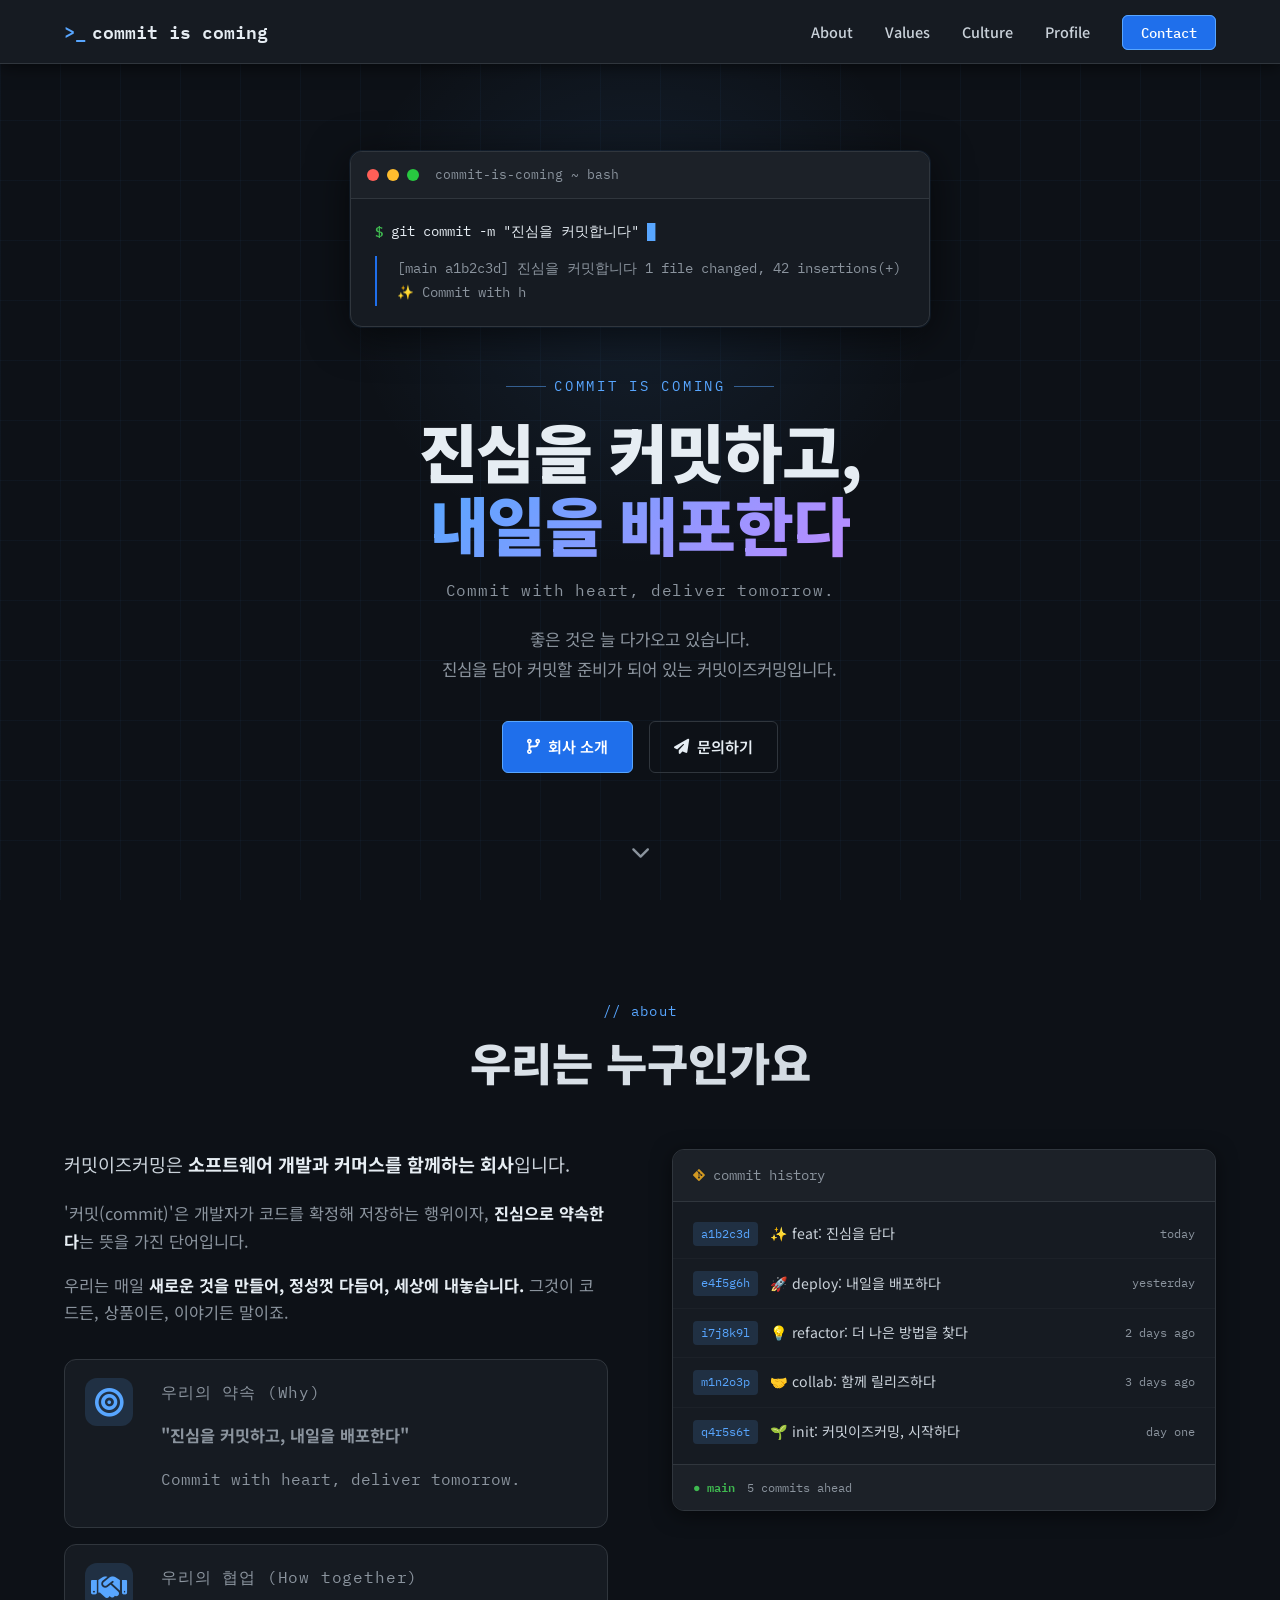
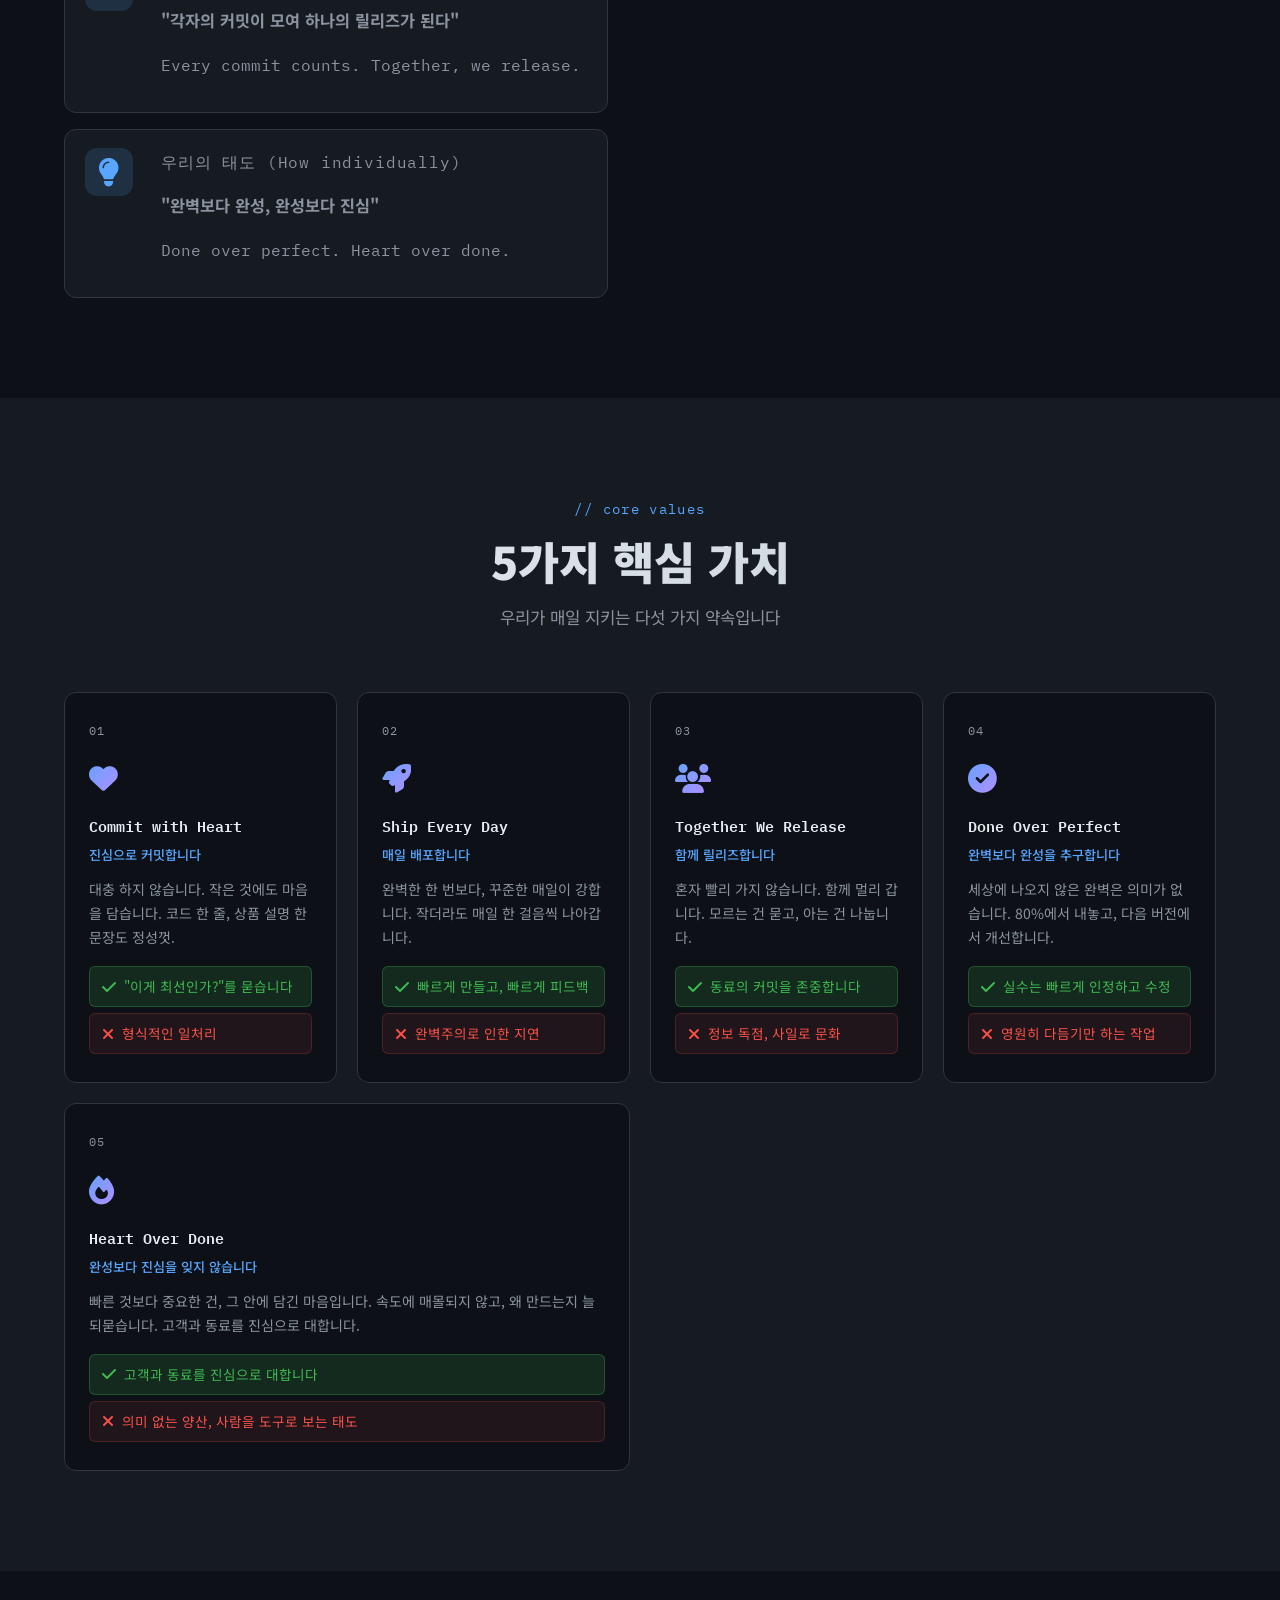
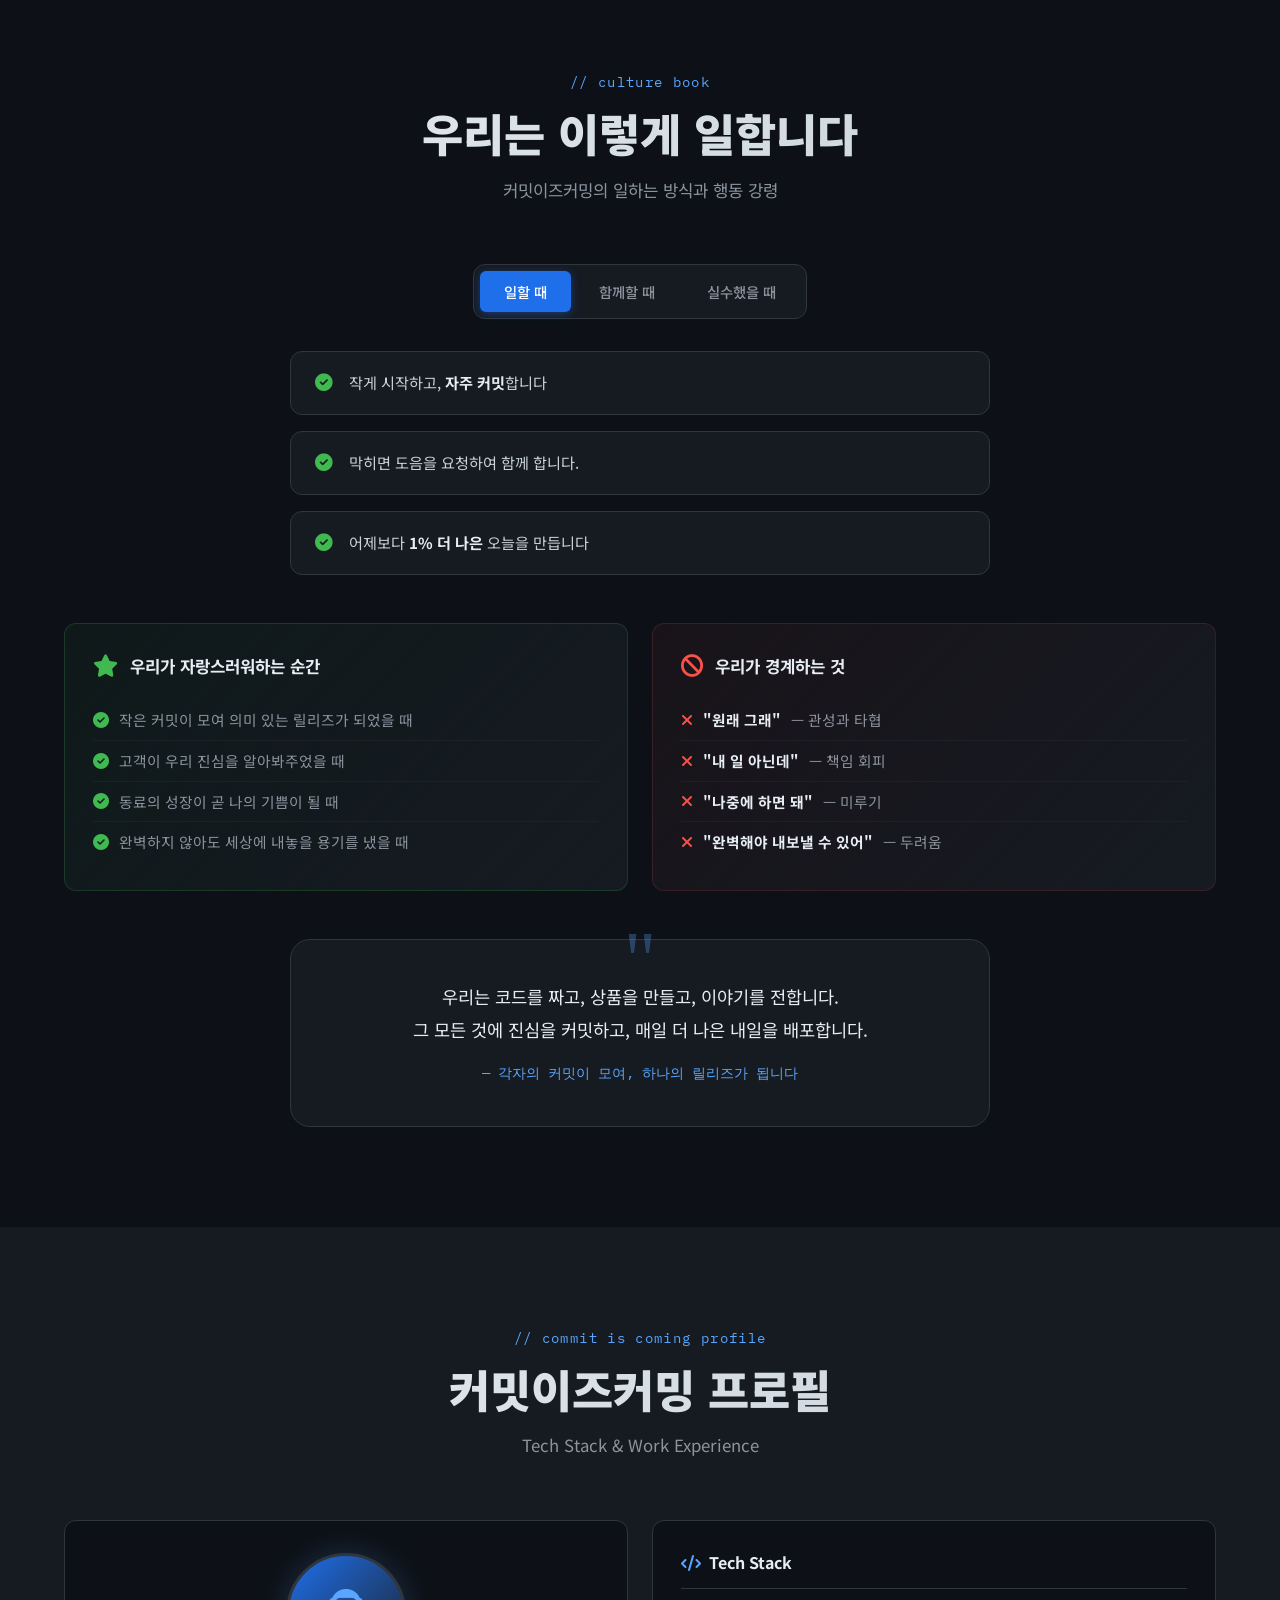
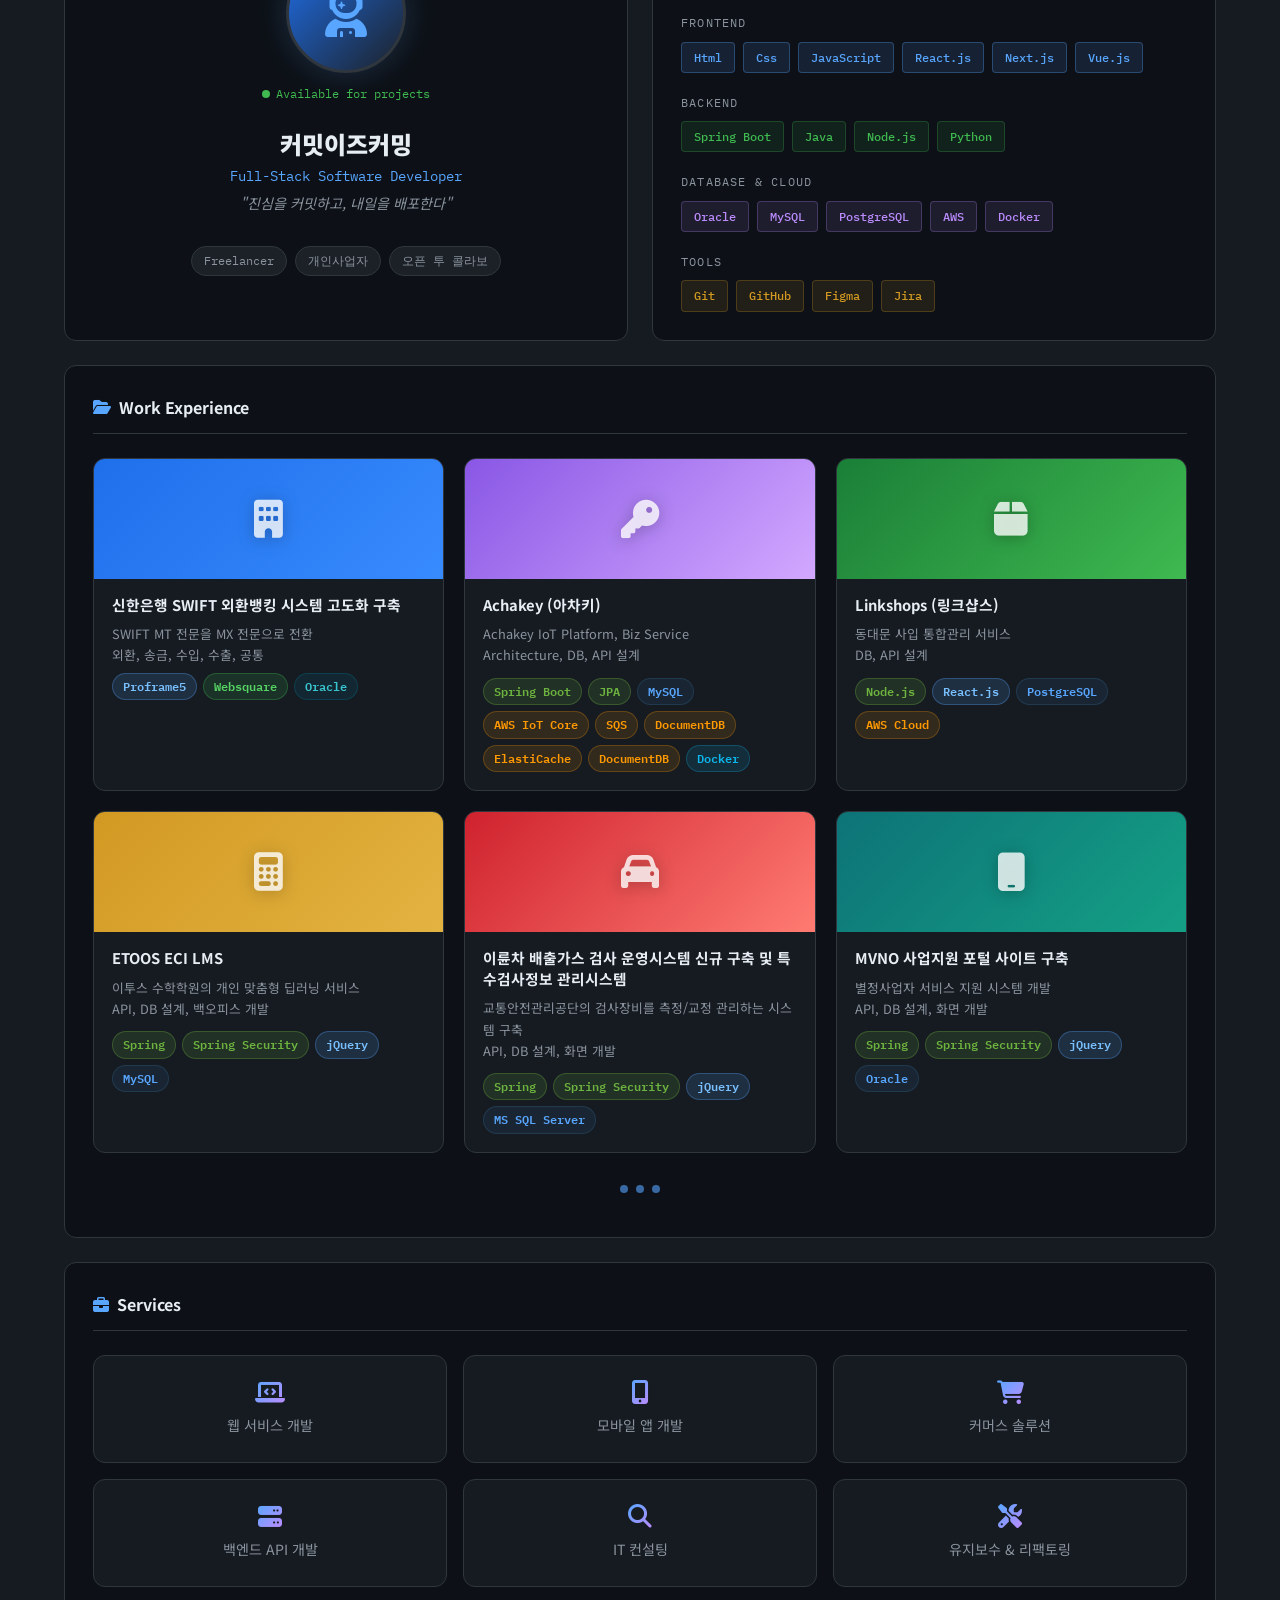
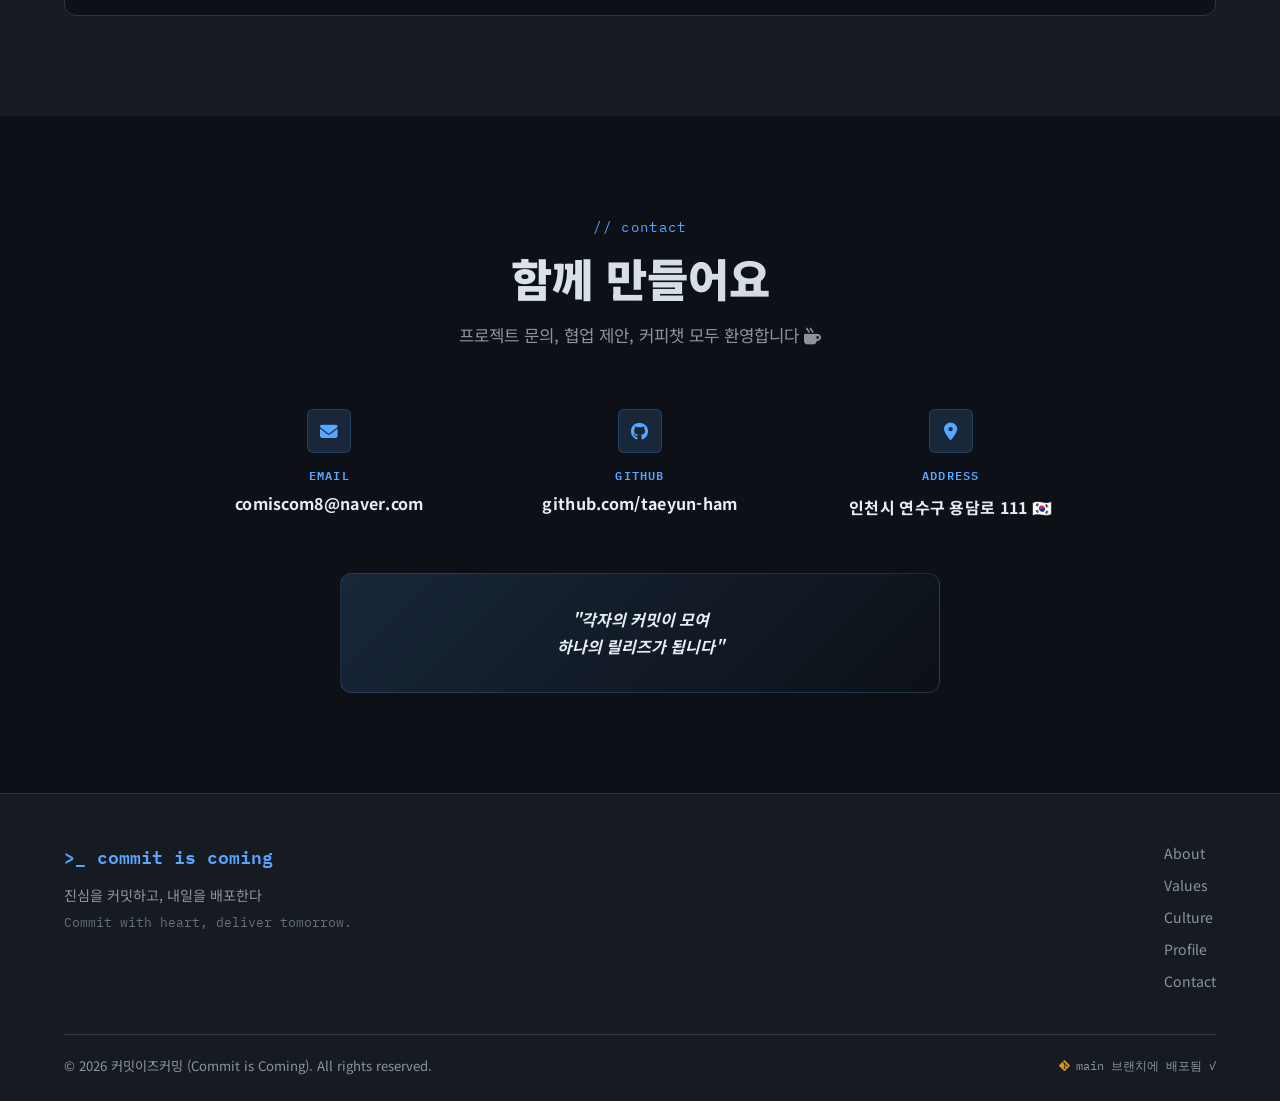
==== commit a6308b49: "지도추가" ====
--- a/index.html
+++ b/index.html
@@ -608,8 +608,8 @@
             <div class="contact-item">
               <div class="contact-icon"><i class="fas fa-map-marker-alt"></i></div>
               <div>
-                <p class="contact-label">Location</p>
-                <p class="contact-value">대한민국 🇰🇷 (Remote Available 🌏)</p>
+                <p class="contact-label">Address</p>
+                <p class="contact-value map-trigger">인천시 연수구 용담로 111 🇰🇷</p>
               </div>
             </div>
           </div>
@@ -651,6 +651,18 @@
     </div>
   </footer>
 
+  <!-- Map Modal -->
+  <div id="map-modal" class="map-modal">
+    <div class="map-modal-content">
+      <button class="map-modal-close" aria-label="모달 닫기">
+        <i class="fas fa-times"></i>
+      </button>
+      <div class="map-container">
+        <div style="font:normal normal 400 12px/normal dotum, sans-serif; width:680px; height:392px; color:#333; position:relative"><div style="height: 360px;"><a href="https://map.kakao.com/?urlX=428602.9999999981&amp;urlY=1087876.9999999995&amp;itemId=26282050&amp;q=%EC%95%84%EC%8B%9C%EC%8A%A4%ED%83%80%EC%9B%8C&amp;srcid=26282050&amp;map_type=TYPE_MAP&amp;from=roughmap" target="_blank"><img class="map" src="http://t1.daumcdn.net/roughmap/imgmap/8c8732a5614db118490c03e6919288d4ebc7f0dad689bcb168c67b8b34e0e470" width="674px" height="358px" style="border:1px solid #ccc;"></a></div><div style="overflow: hidden; padding: 7px 11px; border: 1px solid rgba(0, 0, 0, 0.1); border-radius: 0px 0px 2px 2px; background-color: rgb(249, 249, 249);"><a href="https://map.kakao.com" target="_blank" style="float: left;"><img src="//t1.kakaocdn.net/localimg/localimages/07/2018/pc/common/logo_kakaomap.png" width="72" height="16" alt="카카오맵" style="display:block;width:72px;height:16px"></a><div style="float: right; position: relative; top: 1px; font-size: 11px;"><a target="_blank" href="https://map.kakao.com/?from=roughmap&amp;srcid=26282050&amp;confirmid=26282050&amp;q=%EC%95%84%EC%8B%9C%EC%8A%A4%ED%83%80%EC%9B%8C&amp;rv=on" style="float:left;height:15px;padding-top:1px;line-height:15px;color:#000;text-decoration: none;">로드뷰</a><span style="width: 1px;padding: 0;margin: 0 8px 0 9px;height: 11px;vertical-align: top;position: relative;top: 2px;border-left: 1px solid #d0d0d0;float: left;"></span><a target="_blank" href="https://map.kakao.com/?from=roughmap&amp;eName=%EC%95%84%EC%8B%9C%EC%8A%A4%ED%83%80%EC%9B%8C&amp;eX=428602.9999999981&amp;eY=1087876.9999999995" style="float:left;height:15px;padding-top:1px;line-height:15px;color:#000;text-decoration: none;">길찾기</a><span style="width: 1px;padding: 0;margin: 0 8px 0 9px;height: 11px;vertical-align: top;position: relative;top: 2px;border-left: 1px solid #d0d0d0;float: left;"></span><a target="_blank" href="https://map.kakao.com?map_type=TYPE_MAP&amp;from=roughmap&amp;srcid=26282050&amp;itemId=26282050&amp;q=%EC%95%84%EC%8B%9C%EC%8A%A4%ED%83%80%EC%9B%8C&amp;urlX=428602.9999999981&amp;urlY=1087876.9999999995" style="float:left;height:15px;padding-top:1px;line-height:15px;color:#000;text-decoration: none;">지도 크게 보기</a></div></div><div><span style="border-bottom:0px none #333333;position:absolute;left:-25px;top:-136px;width:0px;height:40px"></span></div></div>
+      </div>
+    </div>
+  </div>
+
   <!-- Scroll to Top -->
   <button id="scroll-top-btn" class="scroll-top-btn" aria-label="맨 위로">
     <i class="fas fa-chevron-up"></i>
--- a/css/style.css
+++ b/css/style.css
@@ -24,16 +24,16 @@
   --color-gradient-2: #bc8cff;
   --color-gradient-3: #3fb950;
 
-  --font-mono: 'IBM Plex Mono', 'Courier New', monospace;
-  --font-sans: 'Noto Sans KR', 'Apple SD Gothic Neo', sans-serif;
+  --font-mono: "IBM Plex Mono", "Courier New", monospace;
+  --font-sans: "Noto Sans KR", "Apple SD Gothic Neo", sans-serif;
 
   --radius-sm: 6px;
   --radius-md: 12px;
   --radius-lg: 20px;
 
-  --shadow-sm: 0 1px 3px rgba(0,0,0,0.4);
-  --shadow-md: 0 4px 20px rgba(0,0,0,0.5);
-  --shadow-lg: 0 8px 40px rgba(0,0,0,0.6);
+  --shadow-sm: 0 1px 3px rgba(0, 0, 0, 0.4);
+  --shadow-md: 0 4px 20px rgba(0, 0, 0, 0.5);
+  --shadow-lg: 0 8px 40px rgba(0, 0, 0, 0.6);
   --shadow-glow: 0 0 30px rgba(88, 166, 255, 0.2);
 
   --transition: 0.3s ease;
@@ -45,7 +45,9 @@
 }
 
 /* ---------- Reset & Base ---------- */
-*, *::before, *::after {
+*,
+*::before,
+*::after {
   box-sizing: border-box;
   margin: 0;
   padding: 0;
@@ -75,15 +77,29 @@
   color: var(--color-text);
 }
 
-ul { list-style: none; }
-
-img { max-width: 100%; display: block; }
+ul {
+  list-style: none;
+}
+
+img {
+  max-width: 100%;
+  display: block;
+}
 
 /* ---------- Scrollbar ---------- */
-::-webkit-scrollbar { width: 6px; }
-::-webkit-scrollbar-track { background: var(--color-bg); }
-::-webkit-scrollbar-thumb { background: var(--color-border); border-radius: 3px; }
-::-webkit-scrollbar-thumb:hover { background: var(--color-text-muted); }
+::-webkit-scrollbar {
+  width: 6px;
+}
+::-webkit-scrollbar-track {
+  background: var(--color-bg);
+}
+::-webkit-scrollbar-thumb {
+  background: var(--color-border);
+  border-radius: 3px;
+}
+::-webkit-scrollbar-thumb:hover {
+  background: var(--color-text-muted);
+}
 
 /* ---------- Container ---------- */
 .container {
@@ -117,7 +133,11 @@
   font-weight: 900;
   line-height: 1.2;
   margin-bottom: 16px;
-  background: linear-gradient(135deg, var(--color-text) 0%, var(--color-text-light) 100%);
+  background: linear-gradient(
+    135deg,
+    var(--color-text) 0%,
+    var(--color-text-light) 100%
+  );
   -webkit-background-clip: text;
   -webkit-text-fill-color: transparent;
   background-clip: text;
@@ -169,24 +189,29 @@
   transform: translateY(-2px);
 }
 
-.btn-full { width: 100%; justify-content: center; }
+.btn-full {
+  width: 100%;
+  justify-content: center;
+}
 
 /* ============================================================
    HEADER / NAV
    ============================================================ */
 .site-header {
   position: fixed;
-  top: 0; left: 0; right: 0;
+  top: 0;
+  left: 0;
+  right: 0;
   height: var(--header-h);
   z-index: 9999;
   background: #161b22;
   border-bottom: 1px solid #30363d;
-  box-shadow: 0 2px 16px rgba(0,0,0,0.6);
+  box-shadow: 0 2px 16px rgba(0, 0, 0, 0.6);
 }
 
 .site-header.scrolled {
   background: #161b22;
-  box-shadow: 0 2px 16px rgba(0,0,0,0.6);
+  box-shadow: 0 2px 16px rgba(0, 0, 0, 0.6);
 }
 
 .nav-container {
@@ -209,7 +234,9 @@
   gap: 6px;
 }
 
-.nav-logo:hover { color: var(--color-primary); }
+.nav-logo:hover {
+  color: var(--color-primary);
+}
 
 .logo-symbol {
   color: var(--color-primary);
@@ -231,10 +258,12 @@
 }
 
 .nav-links a::after {
-  content: '';
+  content: "";
   position: absolute;
-  bottom: -4px; left: 0;
-  width: 0; height: 2px;
+  bottom: -4px;
+  left: 0;
+  width: 0;
+  height: 2px;
   background: var(--color-primary);
   transition: width var(--transition);
   border-radius: 1px;
@@ -261,10 +290,12 @@
 
 .nav-cta:hover {
   background: var(--color-primary) !important;
-  box-shadow: 0 0 16px rgba(88,166,255,0.3);
-}
-
-.nav-cta::after { display: none !important; }
+  box-shadow: 0 0 16px rgba(88, 166, 255, 0.3);
+}
+
+.nav-cta::after {
+  display: none !important;
+}
 
 /* Hamburger */
 .hamburger {
@@ -286,19 +317,28 @@
   transition: all var(--transition);
 }
 
-.hamburger.open span:nth-child(1) { transform: translateY(7px) rotate(45deg); }
-.hamburger.open span:nth-child(2) { opacity: 0; }
-.hamburger.open span:nth-child(3) { transform: translateY(-7px) rotate(-45deg); }
+.hamburger.open span:nth-child(1) {
+  transform: translateY(7px) rotate(45deg);
+}
+.hamburger.open span:nth-child(2) {
+  opacity: 0;
+}
+.hamburger.open span:nth-child(3) {
+  transform: translateY(-7px) rotate(-45deg);
+}
 
 /* Mobile Menu */
 .mobile-menu {
   position: fixed;
   top: var(--header-h);
-  left: 0; right: 0;
+  left: 0;
+  right: 0;
   background: var(--color-bg-2);
   border-bottom: 1px solid var(--color-border);
   transform: translateY(-110%);
-  transition: transform var(--transition), visibility var(--transition);
+  transition:
+    transform var(--transition),
+    visibility var(--transition);
   z-index: 9998;
   padding: 16px 0;
   visibility: hidden;
@@ -347,8 +387,8 @@
   position: absolute;
   inset: 0;
   background-image:
-    linear-gradient(rgba(88,166,255,0.04) 1px, transparent 1px),
-    linear-gradient(90deg, rgba(88,166,255,0.04) 1px, transparent 1px);
+    linear-gradient(rgba(88, 166, 255, 0.04) 1px, transparent 1px),
+    linear-gradient(90deg, rgba(88, 166, 255, 0.04) 1px, transparent 1px);
   background-size: 60px 60px;
   animation: gridMove 20s linear infinite;
   pointer-events: none;
@@ -356,20 +396,28 @@
 }
 
 @keyframes gridMove {
-  0% { transform: translateY(0); }
-  100% { transform: translateY(60px); }
+  0% {
+    transform: translateY(0);
+  }
+  100% {
+    transform: translateY(60px);
+  }
 }
 
 /* Radial glow */
 .hero-section::before {
-  content: '';
+  content: "";
   position: absolute;
   top: 30%;
   left: 50%;
   transform: translate(-50%, -50%);
   width: 600px;
   height: 600px;
-  background: radial-gradient(ellipse, rgba(88,166,255,0.1) 0%, transparent 70%);
+  background: radial-gradient(
+    ellipse,
+    rgba(88, 166, 255, 0.1) 0%,
+    transparent 70%
+  );
   pointer-events: none;
   z-index: 0;
 }
@@ -392,7 +440,9 @@
   background: var(--color-bg-2);
   border: 1px solid var(--color-border);
   border-radius: var(--radius-md);
-  box-shadow: var(--shadow-lg), 0 0 0 1px rgba(88,166,255,0.1);
+  box-shadow:
+    var(--shadow-lg),
+    0 0 0 1px rgba(88, 166, 255, 0.1);
   overflow: hidden;
 }
 
@@ -411,9 +461,15 @@
   border-radius: 50%;
 }
 
-.dot.red { background: #ff5f57; }
-.dot.yellow { background: #ffbd2e; }
-.dot.green { background: #28c840; }
+.dot.red {
+  background: #ff5f57;
+}
+.dot.yellow {
+  background: #ffbd2e;
+}
+.dot.green {
+  background: #28c840;
+}
 
 .terminal-title {
   font-family: var(--font-mono);
@@ -436,8 +492,13 @@
   margin-bottom: 12px;
 }
 
-.prompt { color: var(--color-accent); font-weight: 600; }
-.cmd { color: var(--color-text); }
+.prompt {
+  color: var(--color-accent);
+  font-weight: 600;
+}
+.cmd {
+  color: var(--color-text);
+}
 
 .cursor {
   color: var(--color-primary);
@@ -445,8 +506,13 @@
 }
 
 @keyframes blink {
-  0%, 100% { opacity: 1; }
-  50% { opacity: 0; }
+  0%,
+  100% {
+    opacity: 1;
+  }
+  50% {
+    opacity: 0;
+  }
 }
 
 .terminal-output {
@@ -478,7 +544,7 @@
 
 .hero-tagline::before,
 .hero-tagline::after {
-  content: '';
+  content: "";
   display: block;
   width: 40px;
   height: 1px;
@@ -496,7 +562,11 @@
 }
 
 .hero-title .highlight {
-  background: linear-gradient(135deg, var(--color-gradient-1), var(--color-gradient-2));
+  background: linear-gradient(
+    135deg,
+    var(--color-gradient-1),
+    var(--color-gradient-2)
+  );
   -webkit-background-clip: text;
   -webkit-text-fill-color: transparent;
   background-clip: text;
@@ -536,11 +606,18 @@
   z-index: 2;
 }
 
-.scroll-down:hover { color: var(--color-primary); }
+.scroll-down:hover {
+  color: var(--color-primary);
+}
 
 @keyframes bounce {
-  0%, 100% { transform: translateX(-50%) translateY(0); }
-  50% { transform: translateX(-50%) translateY(8px); }
+  0%,
+  100% {
+    transform: translateX(-50%) translateY(0);
+  }
+  50% {
+    transform: translateX(-50%) translateY(8px);
+  }
 }
 
 /* ============================================================
@@ -588,7 +665,9 @@
   background: var(--color-bg-2);
   border: 1px solid var(--color-border);
   border-radius: var(--radius-md);
-  transition: border-color var(--transition), transform var(--transition);
+  transition:
+    border-color var(--transition),
+    transform var(--transition);
 }
 
 .slogan-card:hover {
@@ -663,7 +742,9 @@
   gap: 8px;
 }
 
-.commit-log-header i { color: var(--color-warn); }
+.commit-log-header i {
+  color: var(--color-warn);
+}
 
 .commit-list {
   padding: 8px 0;
@@ -679,8 +760,12 @@
   border-bottom: 1px solid var(--color-bg-3);
 }
 
-.commit-item:last-child { border-bottom: none; }
-.commit-item:hover { background: var(--color-bg-3); }
+.commit-item:last-child {
+  border-bottom: none;
+}
+.commit-item:hover {
+  background: var(--color-bg-3);
+}
 
 .commit-hash {
   font-family: var(--font-mono);
@@ -748,27 +833,40 @@
   padding: 28px 24px;
   position: relative;
   overflow: hidden;
-  transition: transform var(--transition), border-color var(--transition), box-shadow var(--transition);
+  transition:
+    transform var(--transition),
+    border-color var(--transition),
+    box-shadow var(--transition);
   cursor: default;
 }
 
 .value-card::before {
-  content: '';
+  content: "";
   position: absolute;
-  top: 0; left: 0; right: 0;
+  top: 0;
+  left: 0;
+  right: 0;
   height: 3px;
-  background: linear-gradient(90deg, var(--color-gradient-1), var(--color-gradient-2));
+  background: linear-gradient(
+    90deg,
+    var(--color-gradient-1),
+    var(--color-gradient-2)
+  );
   transform: scaleX(0);
   transition: transform var(--transition);
   transform-origin: left;
 }
 
-.value-card:hover::before { transform: scaleX(1); }
+.value-card:hover::before {
+  transform: scaleX(1);
+}
 
 .value-card:hover {
   transform: translateY(-6px);
   border-color: var(--color-primary);
-  box-shadow: var(--shadow-md), 0 0 20px rgba(88,166,255,0.1);
+  box-shadow:
+    var(--shadow-md),
+    0 0 20px rgba(88, 166, 255, 0.1);
 }
 
 .value-number {
@@ -782,7 +880,11 @@
 .value-icon {
   font-size: 1.8rem;
   margin-bottom: 12px;
-  background: linear-gradient(135deg, var(--color-gradient-1), var(--color-gradient-2));
+  background: linear-gradient(
+    135deg,
+    var(--color-gradient-1),
+    var(--color-gradient-2)
+  );
   -webkit-background-clip: text;
   -webkit-text-fill-color: transparent;
   background-clip: text;
@@ -817,7 +919,8 @@
   gap: 6px;
 }
 
-.check-do, .check-dont {
+.check-do,
+.check-dont {
   font-size: 0.85rem;
   padding: 8px 12px;
   border-radius: 6px;
@@ -830,11 +933,11 @@
 .check-do {
   background: var(--color-accent-glow);
   color: var(--color-accent);
-  border: 1px solid rgba(63,185,80,0.3);
+  border: 1px solid rgba(63, 185, 80, 0.3);
 }
 
 .check-do:hover {
-  background: rgba(63,185,80,0.2);
+  background: rgba(63, 185, 80, 0.2);
   border-color: var(--color-accent);
 }
 
@@ -844,13 +947,13 @@
 }
 
 .check-dont {
-  background: rgba(248,81,73,0.08);
+  background: rgba(248, 81, 73, 0.08);
   color: var(--color-error);
-  border: 1px solid rgba(248,81,73,0.2);
+  border: 1px solid rgba(248, 81, 73, 0.2);
 }
 
 .check-dont:hover {
-  background: rgba(248,81,73,0.15);
+  background: rgba(248, 81, 73, 0.15);
   border-color: var(--color-error);
 }
 
@@ -902,7 +1005,7 @@
 .tab-btn.active {
   background: var(--color-primary-dark);
   color: #fff;
-  box-shadow: 0 2px 8px rgba(31,111,235,0.4);
+  box-shadow: 0 2px 8px rgba(31, 111, 235, 0.4);
 }
 
 /* Tab Panels */
@@ -920,8 +1023,14 @@
 }
 
 @keyframes fadeIn {
-  from { opacity: 0; transform: translateY(8px); }
-  to { opacity: 1; transform: translateY(0); }
+  from {
+    opacity: 0;
+    transform: translateY(8px);
+  }
+  to {
+    opacity: 1;
+    transform: translateY(0);
+  }
 }
 
 .conduct-list {
@@ -942,7 +1051,9 @@
   border-radius: var(--radius-md);
   font-size: 0.95rem;
   color: var(--color-text-light);
-  transition: border-color var(--transition), transform var(--transition);
+  transition:
+    border-color var(--transition),
+    transform var(--transition);
 }
 
 .conduct-item:hover {
@@ -975,13 +1086,21 @@
 }
 
 .culture-card.pride {
-  background: linear-gradient(135deg, rgba(63,185,80,0.05), var(--color-bg-2));
-  border-color: rgba(63,185,80,0.2);
+  background: linear-gradient(
+    135deg,
+    rgba(63, 185, 80, 0.05),
+    var(--color-bg-2)
+  );
+  border-color: rgba(63, 185, 80, 0.2);
 }
 
 .culture-card.watch {
-  background: linear-gradient(135deg, rgba(248,81,73,0.05), var(--color-bg-2));
-  border-color: rgba(248,81,73,0.15);
+  background: linear-gradient(
+    135deg,
+    rgba(248, 81, 73, 0.05),
+    var(--color-bg-2)
+  );
+  border-color: rgba(248, 81, 73, 0.15);
 }
 
 .culture-card-title {
@@ -1031,8 +1150,12 @@
   color: var(--color-error);
 }
 
-.culture-card-list li:last-child { border-bottom: none; }
-.culture-card-list strong { color: var(--color-text); }
+.culture-card-list li:last-child {
+  border-bottom: none;
+}
+.culture-card-list strong {
+  color: var(--color-text);
+}
 
 /* Quote */
 .culture-quote {
@@ -1118,14 +1241,18 @@
   width: 120px;
   height: 120px;
   border-radius: 50%;
-  background: linear-gradient(135deg, var(--color-primary-dark), var(--color-bg-3));
+  background: linear-gradient(
+    135deg,
+    var(--color-primary-dark),
+    var(--color-bg-3)
+  );
   display: flex;
   align-items: center;
   justify-content: center;
   font-size: 3rem;
   color: var(--color-primary);
   border: 3px solid var(--color-border);
-  box-shadow: 0 0 30px rgba(88,166,255,0.2);
+  box-shadow: 0 0 30px rgba(88, 166, 255, 0.2);
 }
 
 .profile-status {
@@ -1148,8 +1275,15 @@
 }
 
 @keyframes pulse {
-  0%, 100% { opacity: 1; transform: scale(1); }
-  50% { opacity: 0.6; transform: scale(1.3); }
+  0%,
+  100% {
+    opacity: 1;
+    transform: scale(1);
+  }
+  50% {
+    opacity: 0.6;
+    transform: scale(1.3);
+  }
 }
 
 .profile-name {
@@ -1210,7 +1344,9 @@
   border-bottom: 1px solid var(--color-border);
 }
 
-.skills-title i { color: var(--color-primary); }
+.skills-title i {
+  color: var(--color-primary);
+}
 
 .skills-categories {
   display: flex;
@@ -1243,30 +1379,32 @@
   cursor: default;
 }
 
-.skill-tag:hover { transform: translateY(-2px); }
+.skill-tag:hover {
+  transform: translateY(-2px);
+}
 
 .skill-tag.frontend {
-  background: rgba(88,166,255,0.12);
-  color: var(--color-primary);
-  border: 1px solid rgba(88,166,255,0.3);
+  background: rgba(88, 166, 255, 0.12);
+  color: var(--color-primary);
+  border: 1px solid rgba(88, 166, 255, 0.3);
 }
 
 .skill-tag.backend {
-  background: rgba(63,185,80,0.1);
+  background: rgba(63, 185, 80, 0.1);
   color: var(--color-accent);
-  border: 1px solid rgba(63,185,80,0.25);
+  border: 1px solid rgba(63, 185, 80, 0.25);
 }
 
 .skill-tag.cloud {
-  background: rgba(188,140,255,0.1);
+  background: rgba(188, 140, 255, 0.1);
   color: #bc8cff;
-  border: 1px solid rgba(188,140,255,0.25);
+  border: 1px solid rgba(188, 140, 255, 0.25);
 }
 
 .skill-tag.tools {
-  background: rgba(210,153,34,0.1);
+  background: rgba(210, 153, 34, 0.1);
   color: var(--color-warn);
-  border: 1px solid rgba(210,153,34,0.25);
+  border: 1px solid rgba(210, 153, 34, 0.25);
 }
 
 /* Project Cards (Work Experience) */
@@ -1289,14 +1427,19 @@
   border: 1px solid var(--color-border);
   border-radius: var(--radius-md);
   overflow: hidden;
-  transition: transform var(--transition), border-color var(--transition), box-shadow var(--transition);
+  transition:
+    transform var(--transition),
+    border-color var(--transition),
+    box-shadow var(--transition);
   cursor: default;
 }
 
 .project-card:hover {
   transform: translateY(-6px);
   border-color: var(--color-primary);
-  box-shadow: var(--shadow-md), 0 0 20px rgba(88,166,255,0.1);
+  box-shadow:
+    var(--shadow-md),
+    0 0 20px rgba(88, 166, 255, 0.1);
 }
 
 .project-card-thumb {
@@ -1305,7 +1448,7 @@
   align-items: center;
   justify-content: center;
   font-size: 2.4rem;
-  color: rgba(255,255,255,0.8);
+  color: rgba(255, 255, 255, 0.8);
   position: relative;
   overflow: hidden;
 }
@@ -1330,7 +1473,7 @@
 }
 
 .project-card-thumb i {
-  filter: drop-shadow(0 2px 8px rgba(0,0,0,0.3));
+  filter: drop-shadow(0 2px 8px rgba(0, 0, 0, 0.3));
 }
 
 .project-card-body {
@@ -1366,17 +1509,61 @@
   font-weight: 600;
 }
 
-.tag-react   { background: rgba(88,166,255,0.15); color: #79c0ff; border: 1px solid rgba(88,166,255,0.3); }
-.tag-node    { background: rgba(63,185,80,0.15);  color: #56d364; border: 1px solid rgba(63,185,80,0.3); }
-.tag-vue     { background: rgba(65,184,131,0.15); color: #4fc08d; border: 1px solid rgba(65,184,131,0.3); }
-.tag-next    { background: rgba(200,200,200,0.1); color: #c9d1d9; border: 1px solid rgba(200,200,200,0.2); }
-.tag-spring  { background: rgba(109,179,63,0.15); color: #6db33f; border: 1px solid rgba(109,179,63,0.3); }
-.tag-python  { background: rgba(255,212,59,0.15); color: #e3b341; border: 1px solid rgba(255,212,59,0.25); }
-.tag-java    { background: rgba(248,81,73,0.12);  color: #ff7b72; border: 1px solid rgba(248,81,73,0.25); }
-.tag-mysql   { background: rgba(0,117,143,0.15);  color: #39c5cf; border: 1px solid rgba(0,117,143,0.3); }
-.tag-pg      { background: rgba(51,103,145,0.15); color: #58a6ff; border: 1px solid rgba(51,103,145,0.3); }
-.tag-aws     { background: rgba(255,153,0,0.12);  color: #ff9900; border: 1px solid rgba(255,153,0,0.25); }
-.tag-docker  { background: rgba(13,183,237,0.12); color: #0db7ed; border: 1px solid rgba(13,183,237,0.25); }
+.tag-react {
+  background: rgba(88, 166, 255, 0.15);
+  color: #79c0ff;
+  border: 1px solid rgba(88, 166, 255, 0.3);
+}
+.tag-node {
+  background: rgba(63, 185, 80, 0.15);
+  color: #56d364;
+  border: 1px solid rgba(63, 185, 80, 0.3);
+}
+.tag-vue {
+  background: rgba(65, 184, 131, 0.15);
+  color: #4fc08d;
+  border: 1px solid rgba(65, 184, 131, 0.3);
+}
+.tag-next {
+  background: rgba(200, 200, 200, 0.1);
+  color: #c9d1d9;
+  border: 1px solid rgba(200, 200, 200, 0.2);
+}
+.tag-spring {
+  background: rgba(109, 179, 63, 0.15);
+  color: #6db33f;
+  border: 1px solid rgba(109, 179, 63, 0.3);
+}
+.tag-python {
+  background: rgba(255, 212, 59, 0.15);
+  color: #e3b341;
+  border: 1px solid rgba(255, 212, 59, 0.25);
+}
+.tag-java {
+  background: rgba(248, 81, 73, 0.12);
+  color: #ff7b72;
+  border: 1px solid rgba(248, 81, 73, 0.25);
+}
+.tag-mysql {
+  background: rgba(0, 117, 143, 0.15);
+  color: #39c5cf;
+  border: 1px solid rgba(0, 117, 143, 0.3);
+}
+.tag-pg {
+  background: rgba(51, 103, 145, 0.15);
+  color: #58a6ff;
+  border: 1px solid rgba(51, 103, 145, 0.3);
+}
+.tag-aws {
+  background: rgba(255, 153, 0, 0.12);
+  color: #ff9900;
+  border: 1px solid rgba(255, 153, 0, 0.25);
+}
+.tag-docker {
+  background: rgba(13, 183, 237, 0.12);
+  color: #0db7ed;
+  border: 1px solid rgba(13, 183, 237, 0.25);
+}
 
 /* More Projects Indicator */
 .projects-more-indicator {
@@ -1410,7 +1597,9 @@
 }
 
 @keyframes bounce {
-  0%, 80%, 100% {
+  0%,
+  80%,
+  100% {
     transform: scale(0.8);
     opacity: 0.5;
   }
@@ -1465,7 +1654,11 @@
 
 .service-item i {
   font-size: 1.5rem;
-  background: linear-gradient(135deg, var(--color-gradient-1), var(--color-gradient-2));
+  background: linear-gradient(
+    135deg,
+    var(--color-gradient-1),
+    var(--color-gradient-2)
+  );
   -webkit-background-clip: text;
   -webkit-text-fill-color: transparent;
   background-clip: text;
@@ -1514,7 +1707,7 @@
   height: 44px;
   border-radius: var(--radius-sm);
   background: var(--color-primary-glow);
-  border: 1px solid rgba(88,166,255,0.2);
+  border: 1px solid rgba(88, 166, 255, 0.2);
   display: flex;
   align-items: center;
   justify-content: center;
@@ -1526,26 +1719,41 @@
 .contact-label {
   font-family: var(--font-mono);
   font-size: 0.75rem;
-  color: var(--color-text-muted);
+  color: var(--color-primary);
   text-transform: uppercase;
   letter-spacing: 0.1em;
   margin-bottom: 4px;
+  font-weight: 600;
 }
 
 .contact-value {
-  font-size: 0.95rem;
-  color: var(--color-text);
-  font-weight: 500;
+  font-size: 1rem;
+  color: #e6edf3;
+  font-weight: 700;
+  letter-spacing: 0.3px;
 }
 
 a.contact-value:hover {
   color: var(--color-primary);
+}
+
+.contact-value.map-trigger {
+  cursor: pointer;
+  transition: all var(--transition);
+  padding: 4px 8px;
+  border-radius: 4px;
+  display: inline-block;
+}
+
+.contact-value.map-trigger:hover {
+  color: var(--color-primary);
+  background: rgba(88, 166, 255, 0.1);
 }
 
 .contact-quote {
   padding: 32px;
   background: linear-gradient(135deg, var(--color-primary-glow), transparent);
-  border: 1px solid rgba(88,166,255,0.2);
+  border: 1px solid rgba(88, 166, 255, 0.2);
   border-radius: var(--radius-md);
   width: 100%;
   max-width: 600px;
@@ -1597,7 +1805,9 @@
   color: var(--color-text);
   font-size: 0.95rem;
   font-family: var(--font-sans);
-  transition: border-color var(--transition), box-shadow var(--transition);
+  transition:
+    border-color var(--transition),
+    box-shadow var(--transition);
   outline: none;
   resize: vertical;
 }
@@ -1639,7 +1849,9 @@
   border-radius: var(--radius-md);
 }
 
-.form-success.show { display: flex; }
+.form-success.show {
+  display: flex;
+}
 
 .form-success i {
   font-size: 3rem;
@@ -1707,7 +1919,9 @@
   transition: color var(--transition);
 }
 
-.footer-links a:hover { color: var(--color-primary); }
+.footer-links a:hover {
+  color: var(--color-primary);
+}
 
 .footer-bottom {
   border-top: 1px solid var(--color-border);
@@ -1733,7 +1947,88 @@
   gap: 6px;
 }
 
-.footer-git i { color: var(--color-warn); }
+.footer-git i {
+  color: var(--color-warn);
+}
+
+/* ============================================================
+   MAP MODAL
+   ============================================================ */
+.map-modal {
+  display: none;
+  position: fixed;
+  top: 0;
+  left: 0;
+  width: 100%;
+  height: 100%;
+  background: rgba(0, 0, 0, 0.7);
+  z-index: 100;
+  align-items: center;
+  justify-content: center;
+  opacity: 0;
+  transition: opacity var(--transition);
+}
+
+.map-modal.active {
+  display: flex;
+  opacity: 1;
+}
+
+.map-modal-content {
+  position: relative;
+  background: var(--color-bg-2);
+  border: 1px solid var(--color-border);
+  border-radius: var(--radius-lg);
+  width: 90%;
+  max-width: 700px;
+  max-height: 80vh;
+  overflow-y: auto;
+  box-shadow: var(--shadow-lg);
+  padding: 12px;
+}
+
+.map-modal-close {
+  position: absolute;
+  top: 16px;
+  right: 20px;
+  width: 44px;
+  height: 44px;
+  border-radius: 50%;
+  background: #fff;
+  border: none;
+  color: var(--color-error);
+  font-size: 1.3rem;
+  cursor: pointer;
+  display: flex;
+  align-items: center;
+  justify-content: center;
+  transition: all var(--transition);
+  z-index: 200;
+  box-shadow: 0 2px 8px rgba(0, 0, 0, 0.3);
+}
+
+.map-modal-close:hover {
+  background: var(--color-error);
+  color: #fff;
+  transform: scale(1.1);
+  box-shadow: 0 4px 12px rgba(248, 81, 73, 0.4);
+}
+
+.map-container {
+  display: flex;
+  justify-content: center;
+  align-items: center;
+  padding: 0;
+}
+
+.map-container > div {
+  width: 100%;
+}
+
+.root_daum_roughmap {
+  border-radius: 8px;
+  overflow: hidden;
+}
 
 /* ============================================================
    SCROLL TO TOP
@@ -1778,7 +2073,9 @@
 .fade-in {
   opacity: 0;
   transform: translateY(30px);
-  transition: opacity 0.7s ease, transform 0.7s ease;
+  transition:
+    opacity 0.7s ease,
+    transform 0.7s ease;
 }
 
 .fade-in.visible {
@@ -1789,7 +2086,9 @@
 .fade-in-left {
   opacity: 0;
   transform: translateX(-30px);
-  transition: opacity 0.7s ease, transform 0.7s ease;
+  transition:
+    opacity 0.7s ease,
+    transform 0.7s ease;
 }
 
 .fade-in-left.visible {
@@ -1800,7 +2099,9 @@
 .fade-in-right {
   opacity: 0;
   transform: translateX(30px);
-  transition: opacity 0.7s ease, transform 0.7s ease;
+  transition:
+    opacity 0.7s ease,
+    transform 0.7s ease;
 }
 
 .fade-in-right.visible {
@@ -1868,14 +2169,20 @@
     --section-pad: 70px 0;
   }
 
-  .nav-links { display: none; }
-  .hamburger { display: flex; }
+  .nav-links {
+    display: none;
+  }
+  .hamburger {
+    display: flex;
+  }
 
   .hero-terminal {
     max-width: 100%;
   }
 
-  .hero-title { font-size: clamp(1.8rem, 8vw, 2.8rem); }
+  .hero-title {
+    font-size: clamp(1.8rem, 8vw, 2.8rem);
+  }
 
   .hero-buttons {
     flex-direction: column;
@@ -1937,17 +2244,25 @@
    RESPONSIVE — SMALL MOBILE (≤ 480px)
    ============================================================ */
 @media (max-width: 480px) {
-  .container { padding: 0 16px; }
-
-  .section-header { margin-bottom: 40px; }
-
-  .hero-desc { font-size: 0.95rem; }
+  .container {
+    padding: 0 16px;
+  }
+
+  .section-header {
+    margin-bottom: 40px;
+  }
+
+  .hero-desc {
+    font-size: 0.95rem;
+  }
 
   .commit-item {
     grid-template-columns: auto 1fr;
   }
 
-  .commit-time { display: none; }
+  .commit-time {
+    display: none;
+  }
 
   .services-grid {
     grid-template-columns: 1fr 1fr;
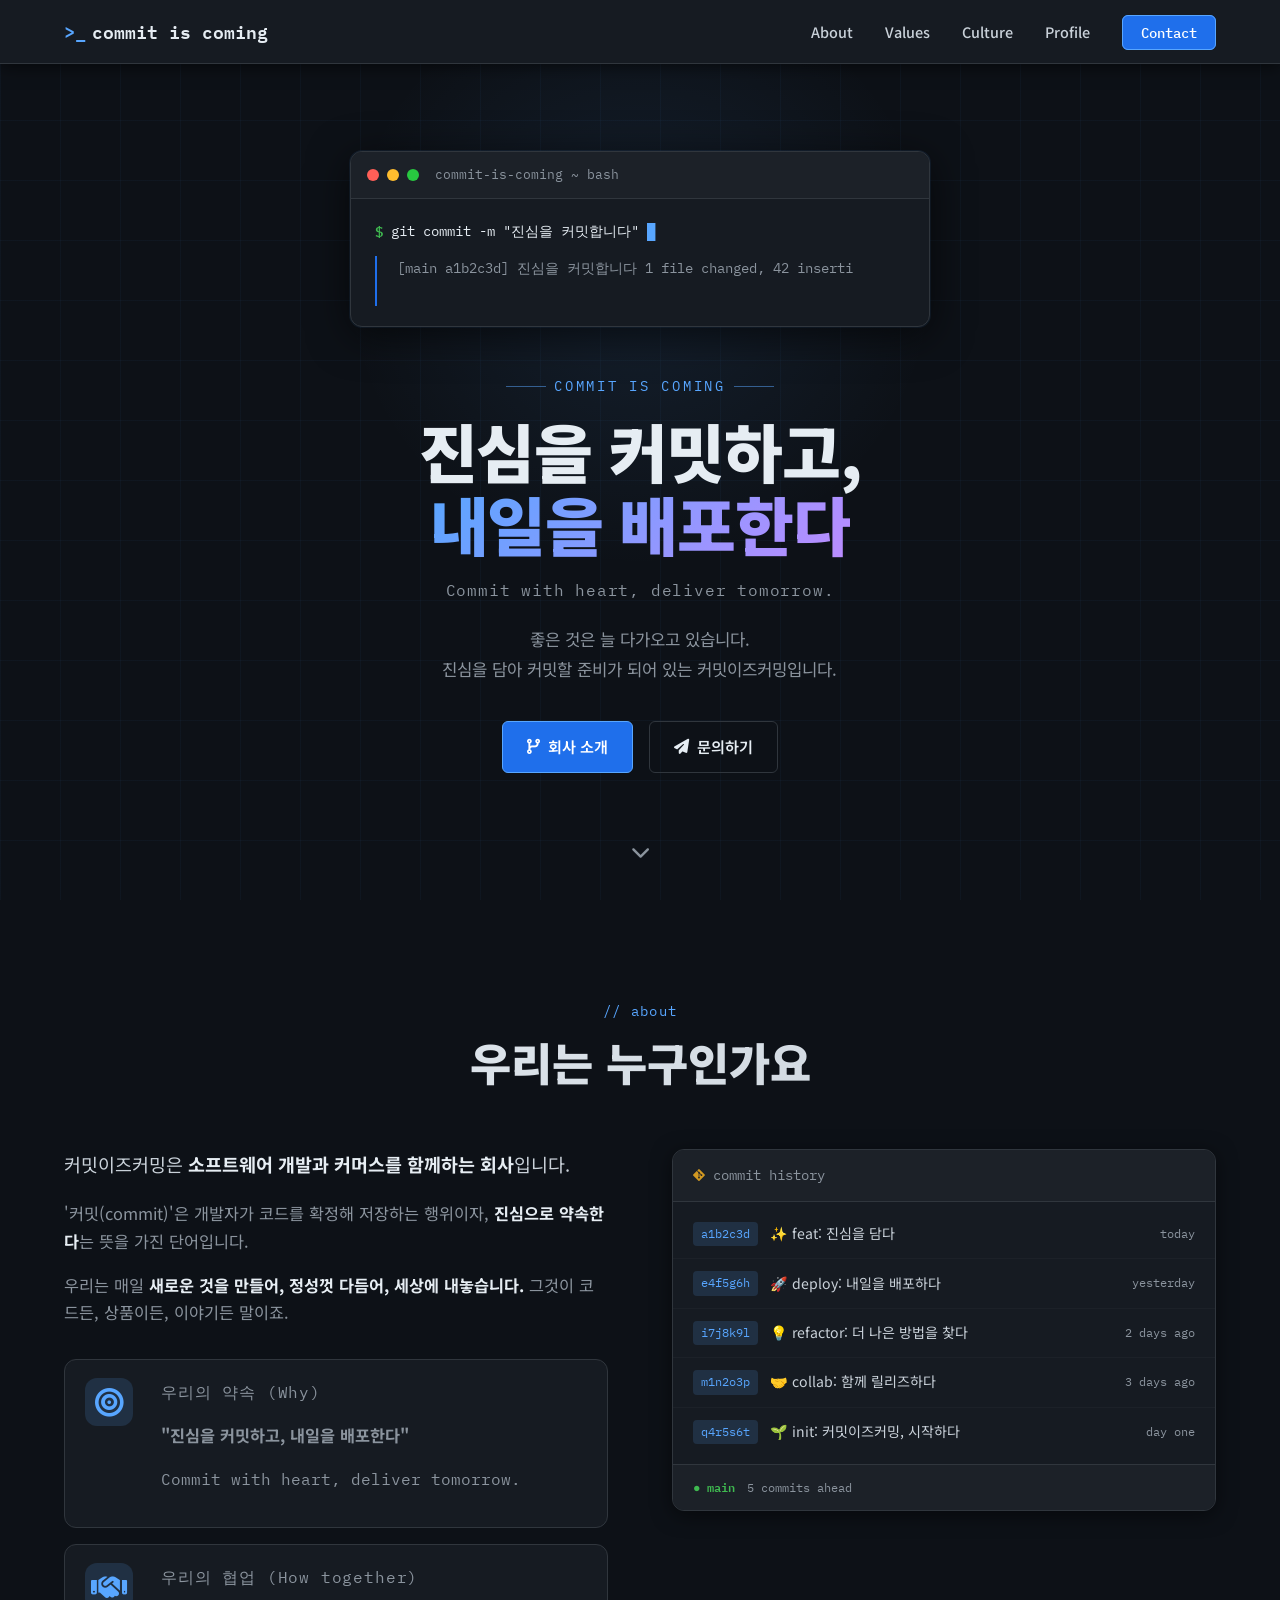
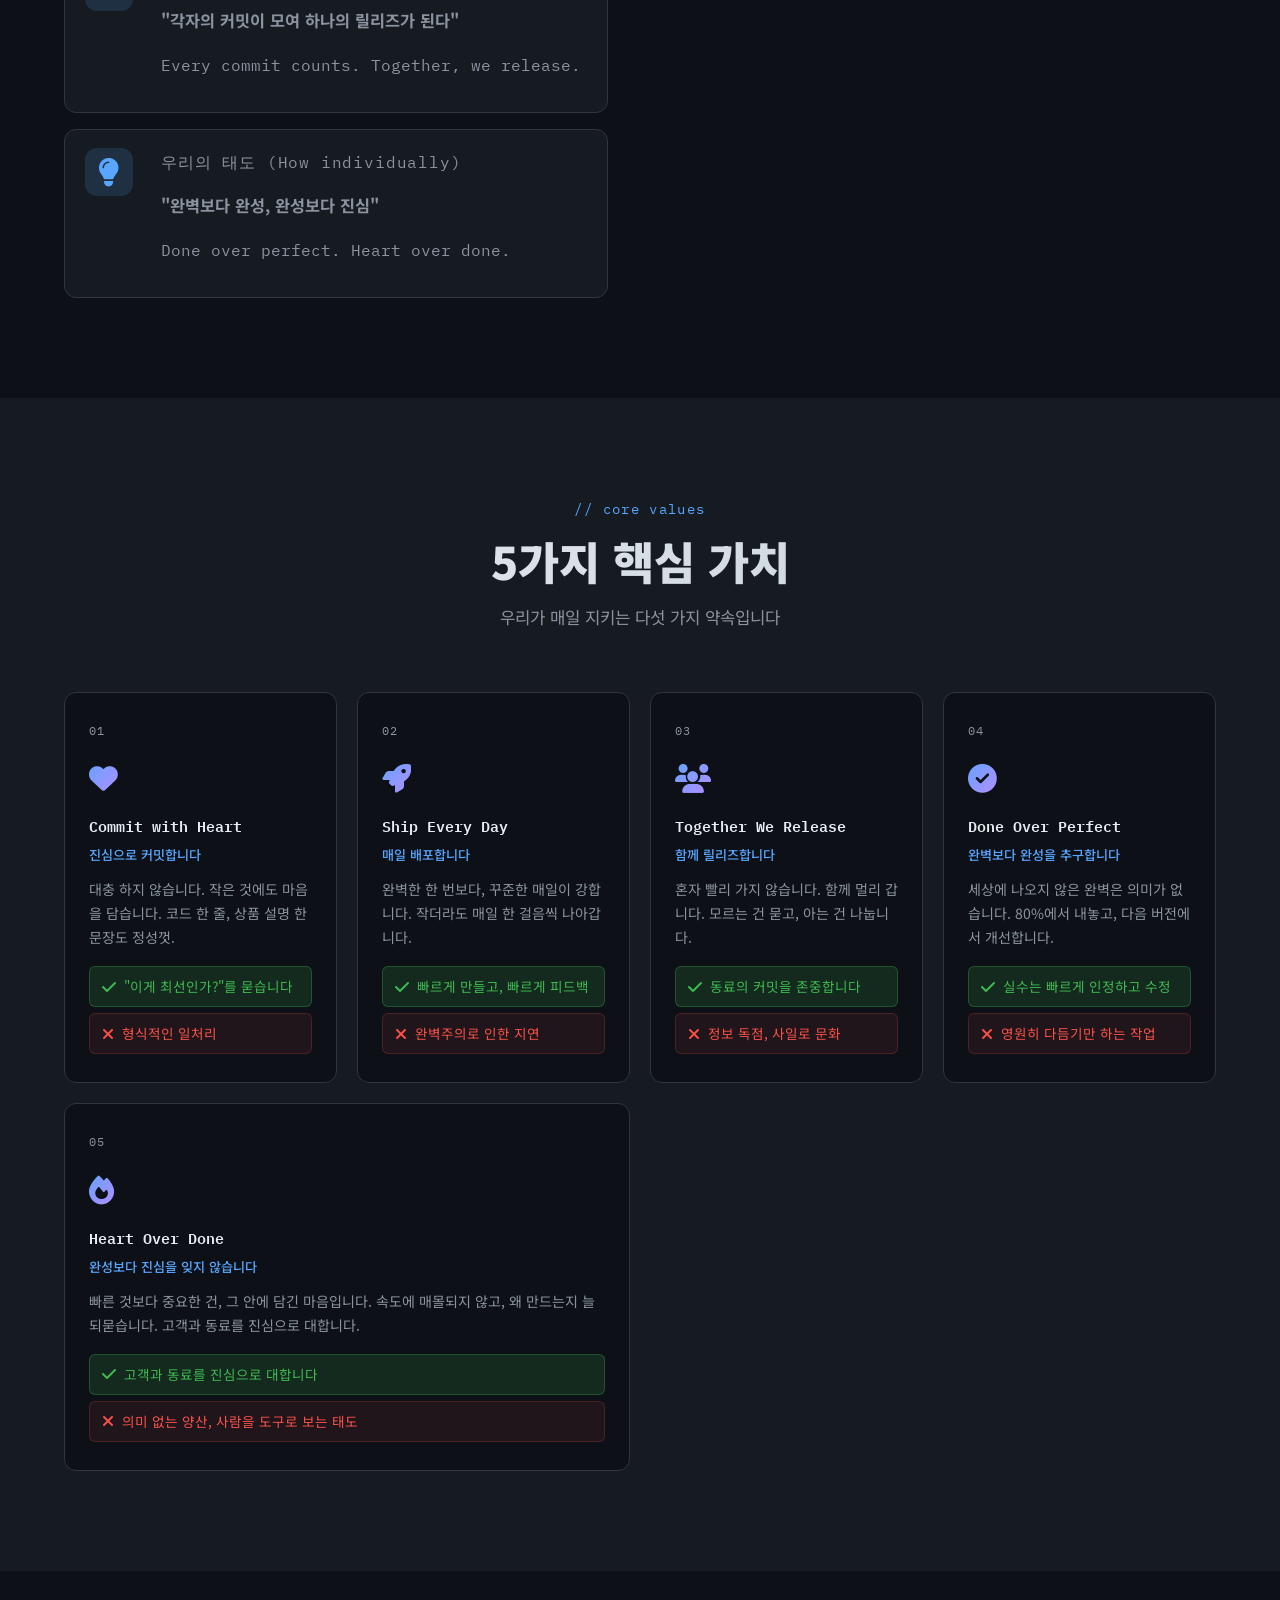
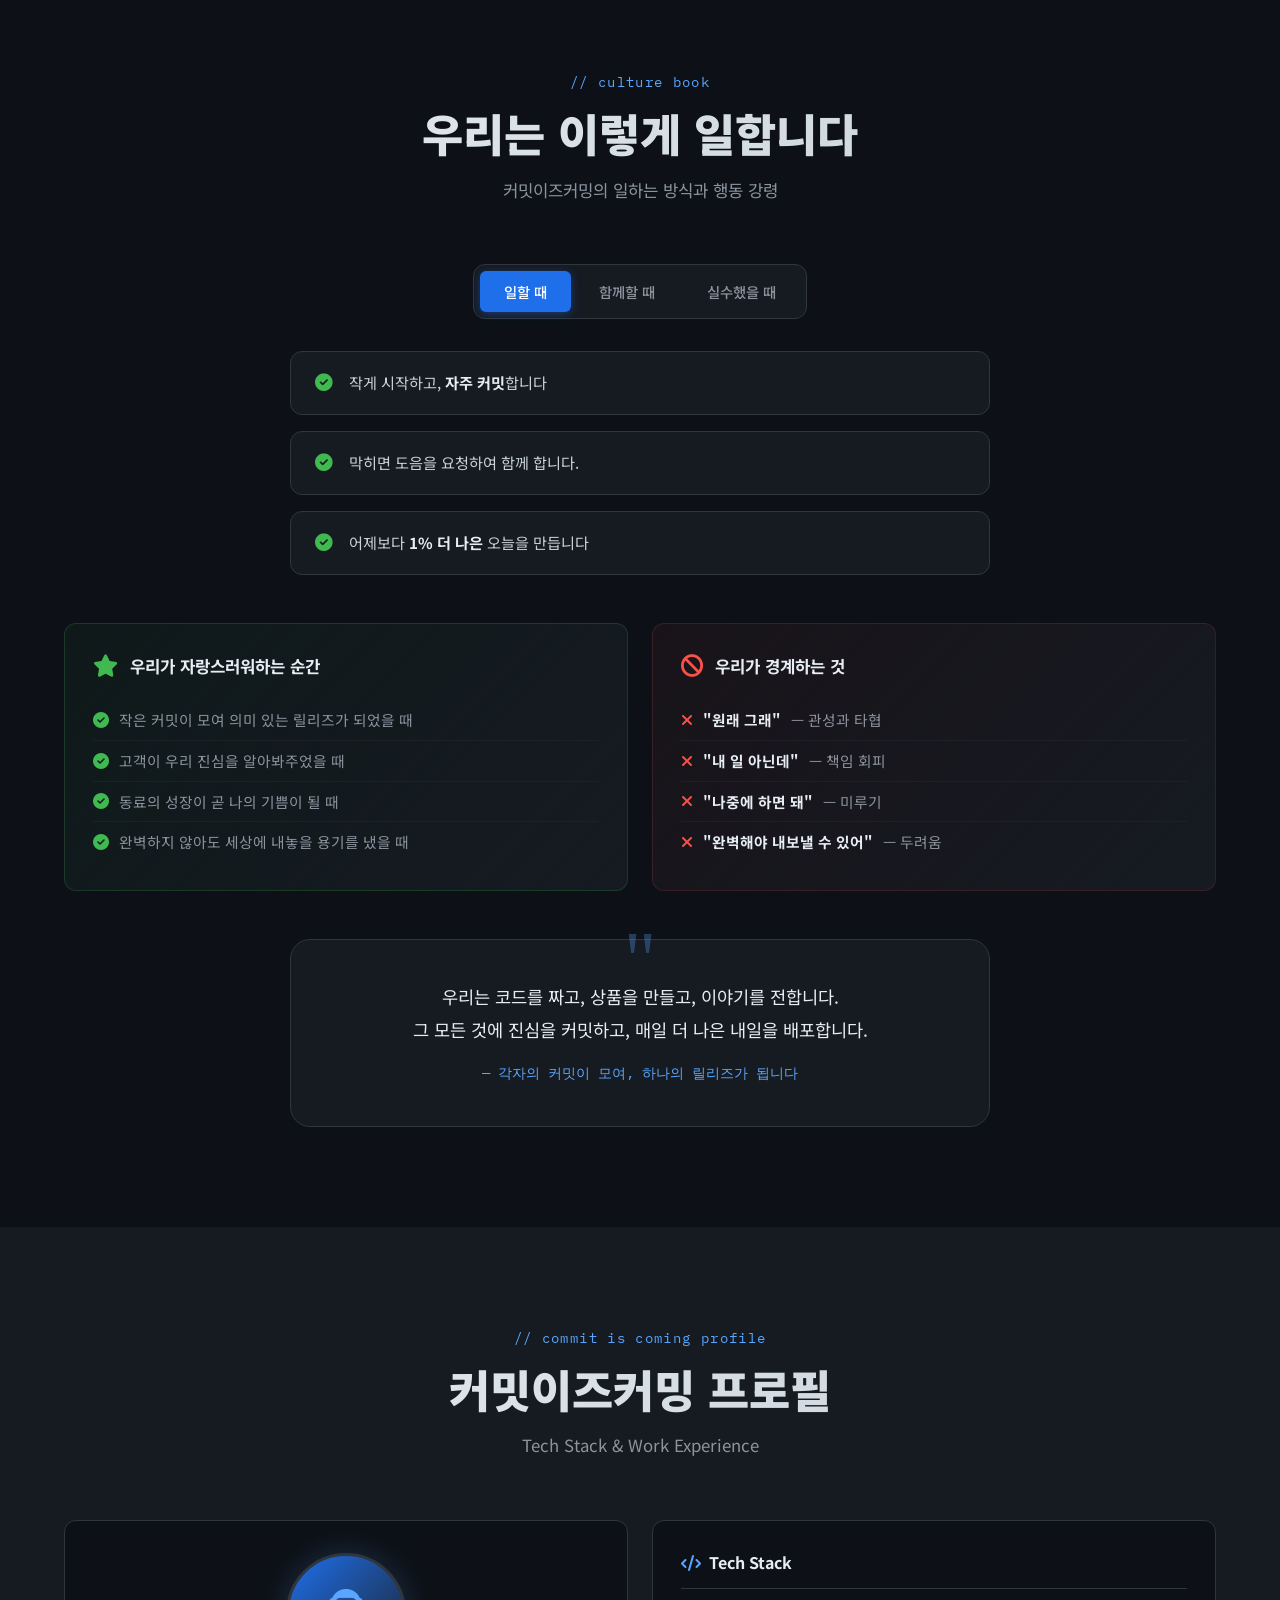
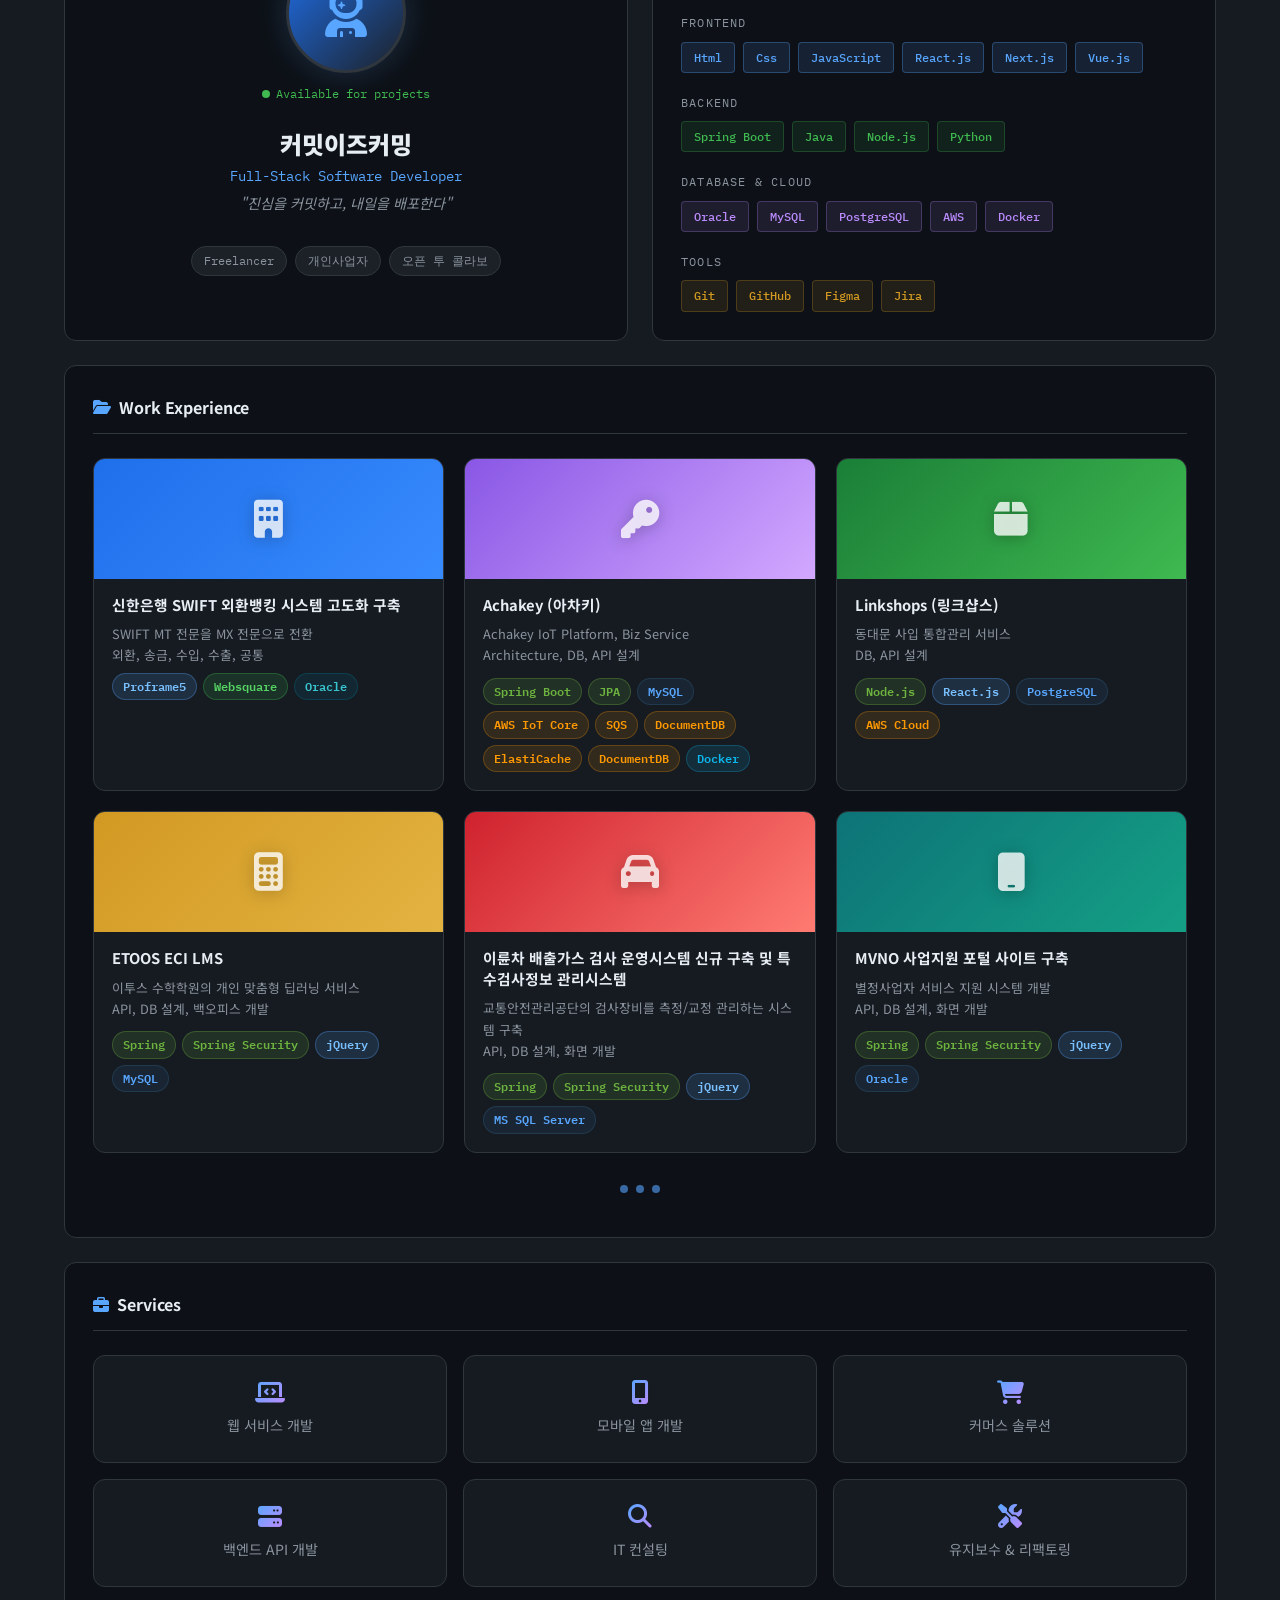
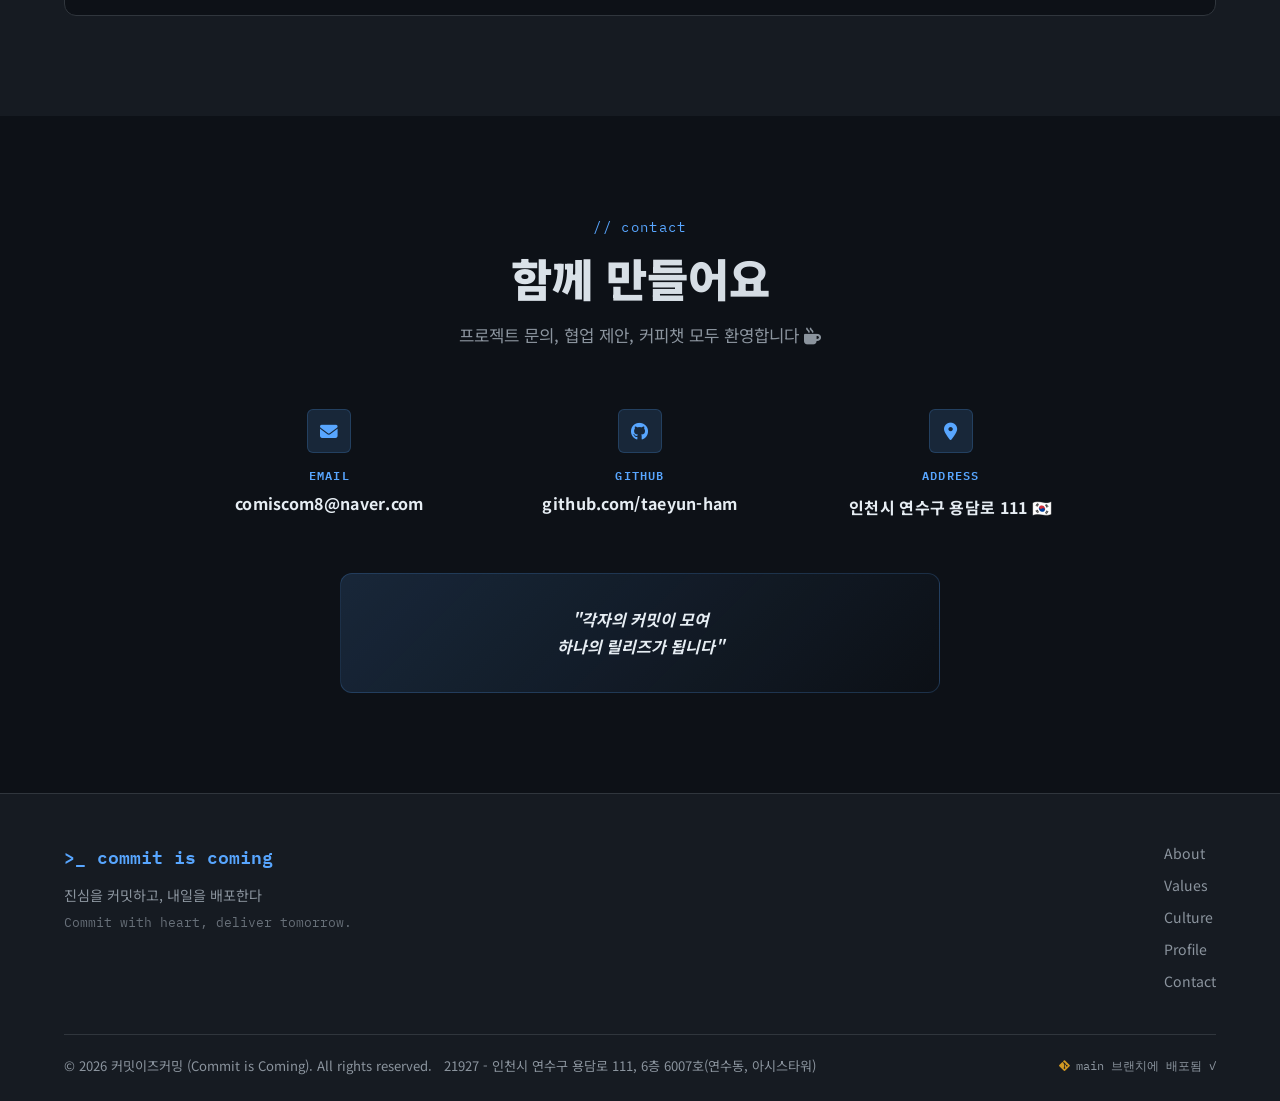
==== commit 4ce8883c: "footer 에 주소 추가" ====
--- a/index.html
+++ b/index.html
@@ -642,7 +642,7 @@
         </div>
       </div>
       <div class="footer-bottom">
-        <p class="footer-copy">© 2026 커밋이즈커밍 (Commit is Coming). All rights reserved.</p>
+        <p class="footer-copy">© 2026 커밋이즈커밍 (Commit is Coming). All rights reserved.&nbsp;&nbsp;&nbsp;21927 - 인천시 연수구 용담로 111, 6층 6007호(연수동, 아시스타워)</p>
         <p class="footer-git">
           <i class="fab fa-git-alt"></i>
           <span id="footer-commit">커밋 중...</span>
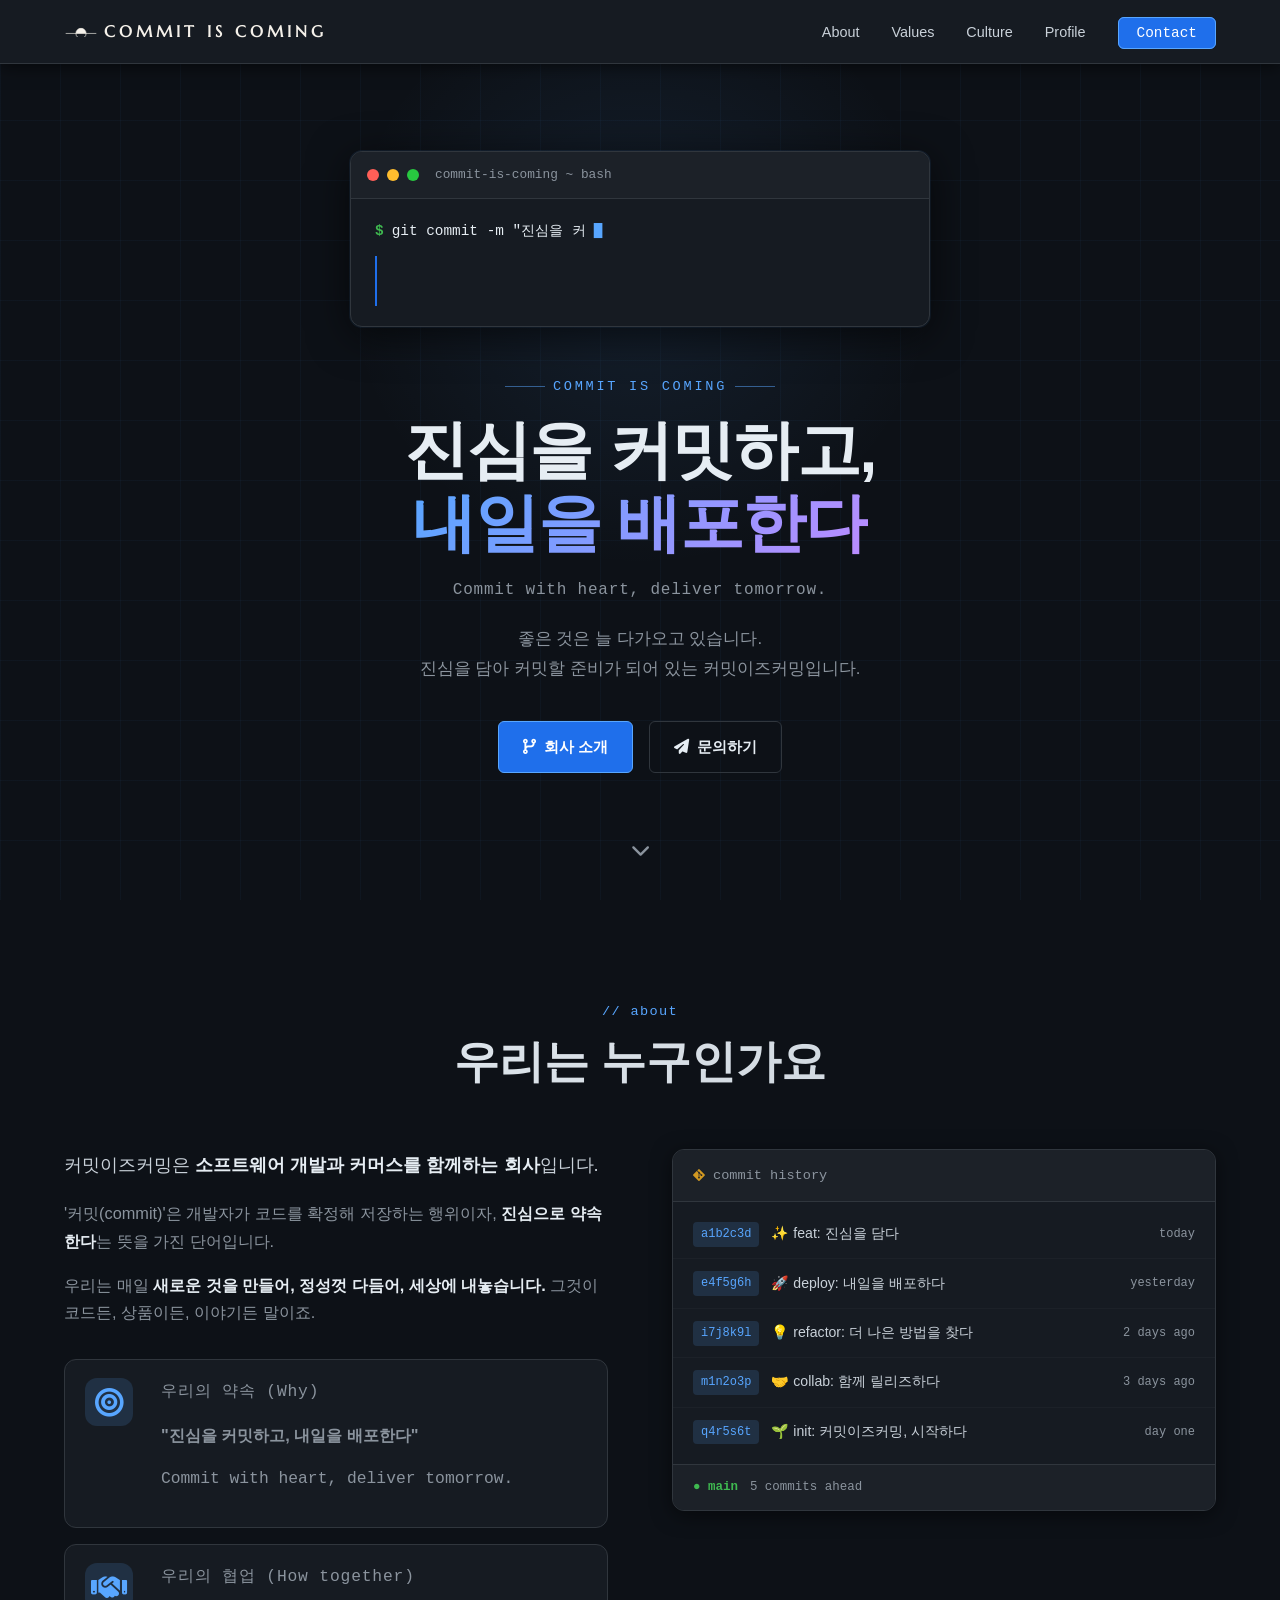
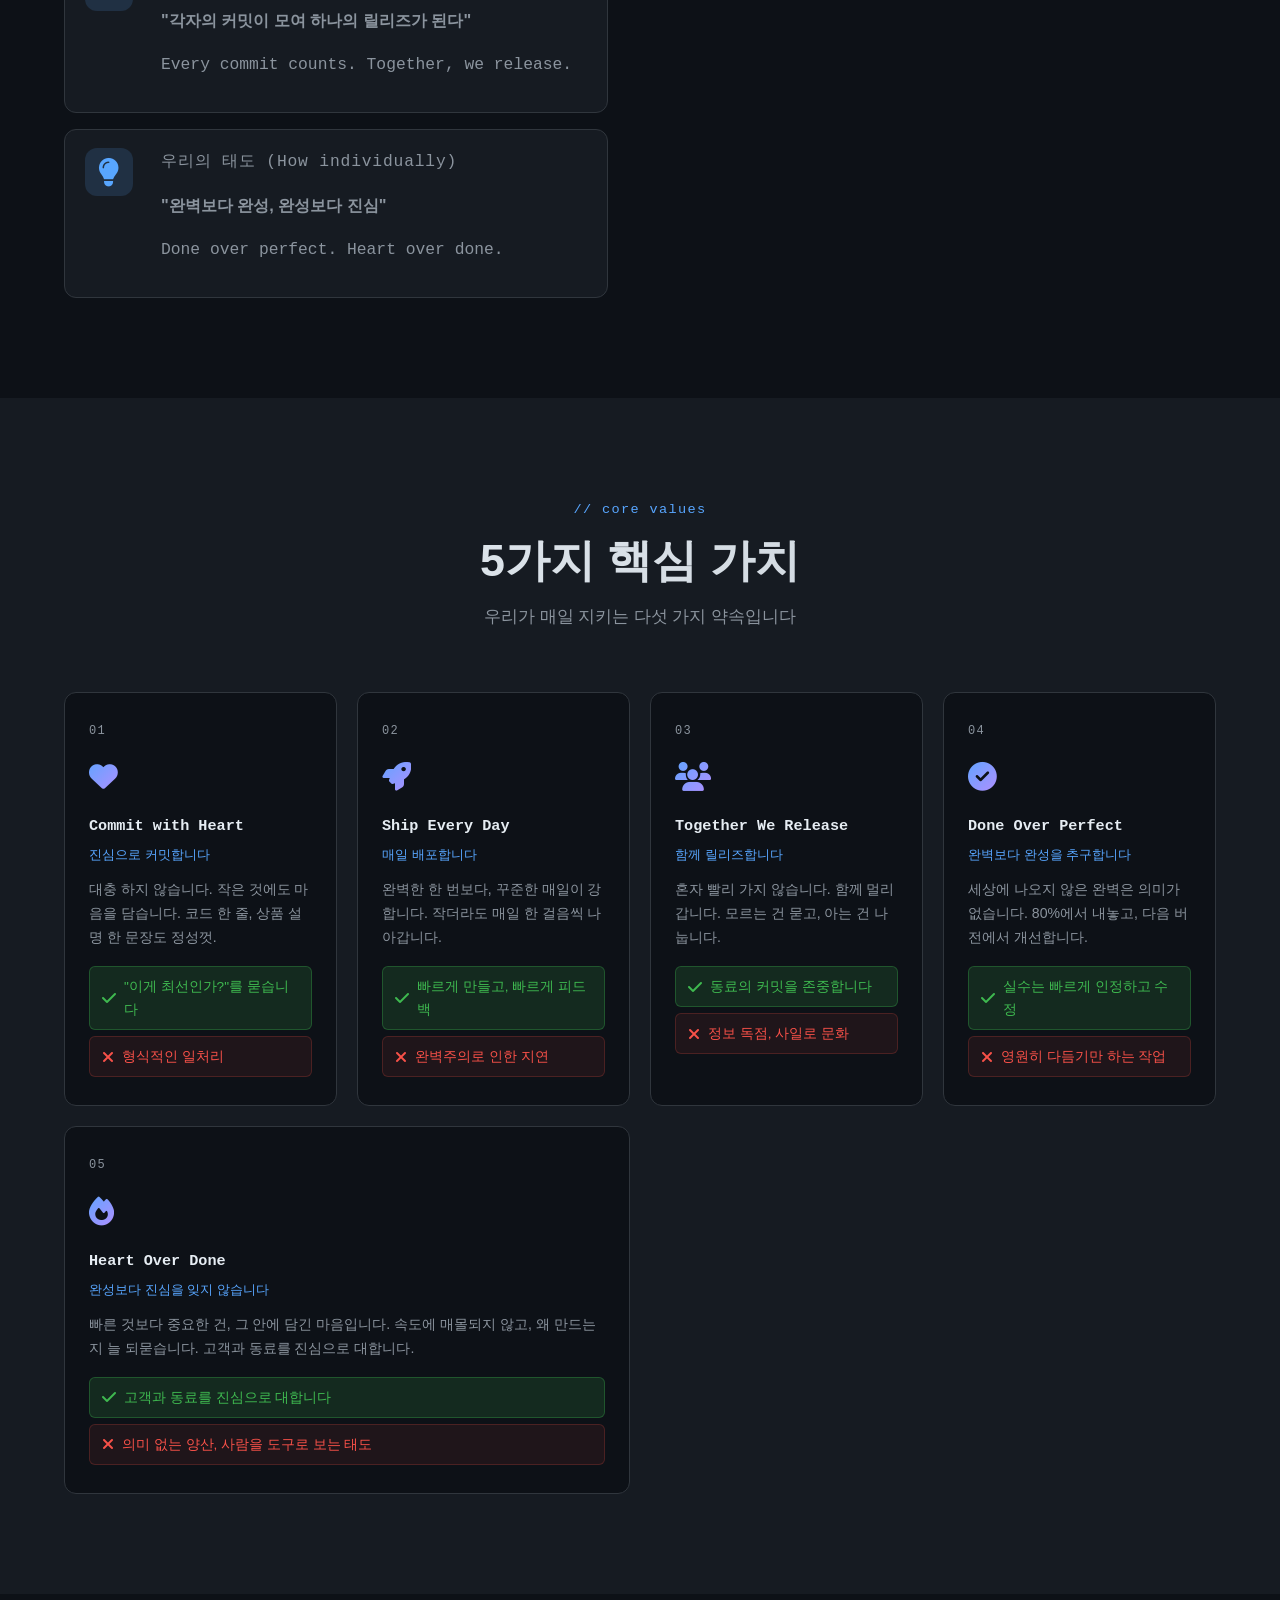
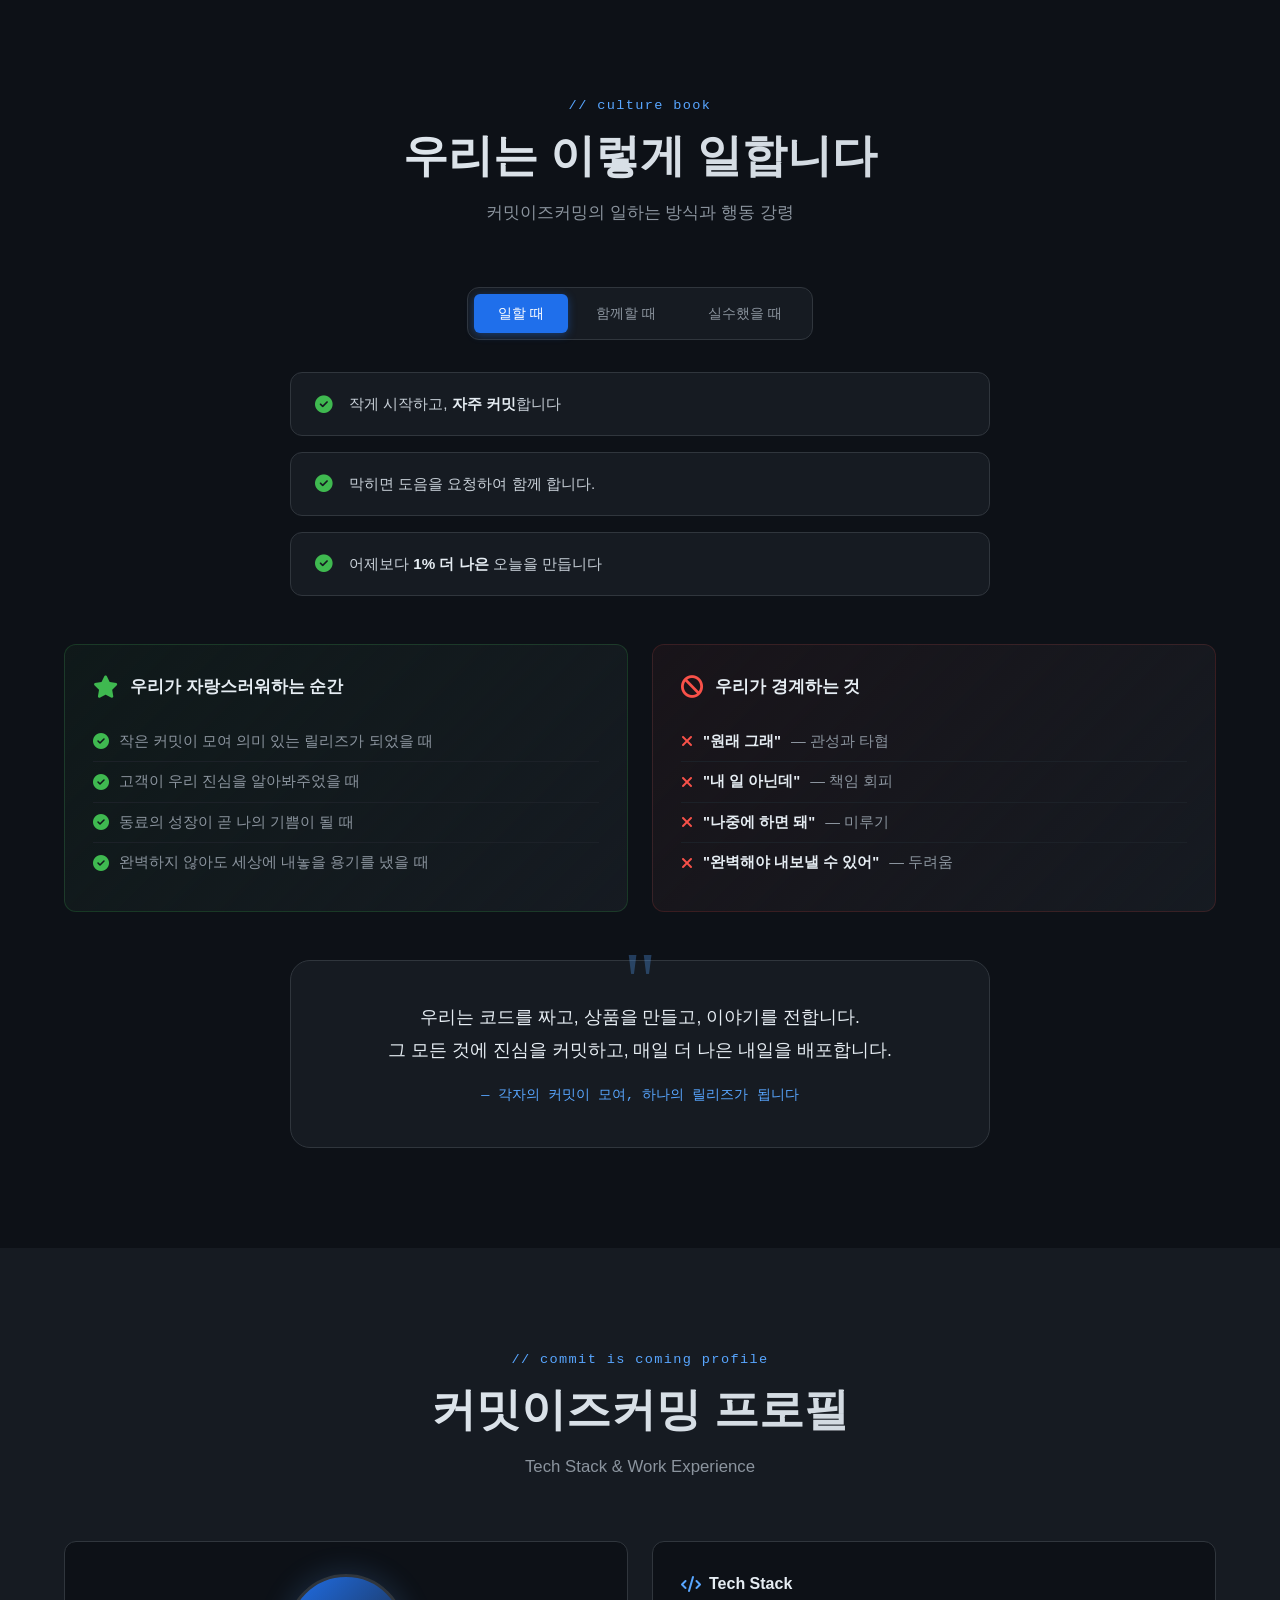
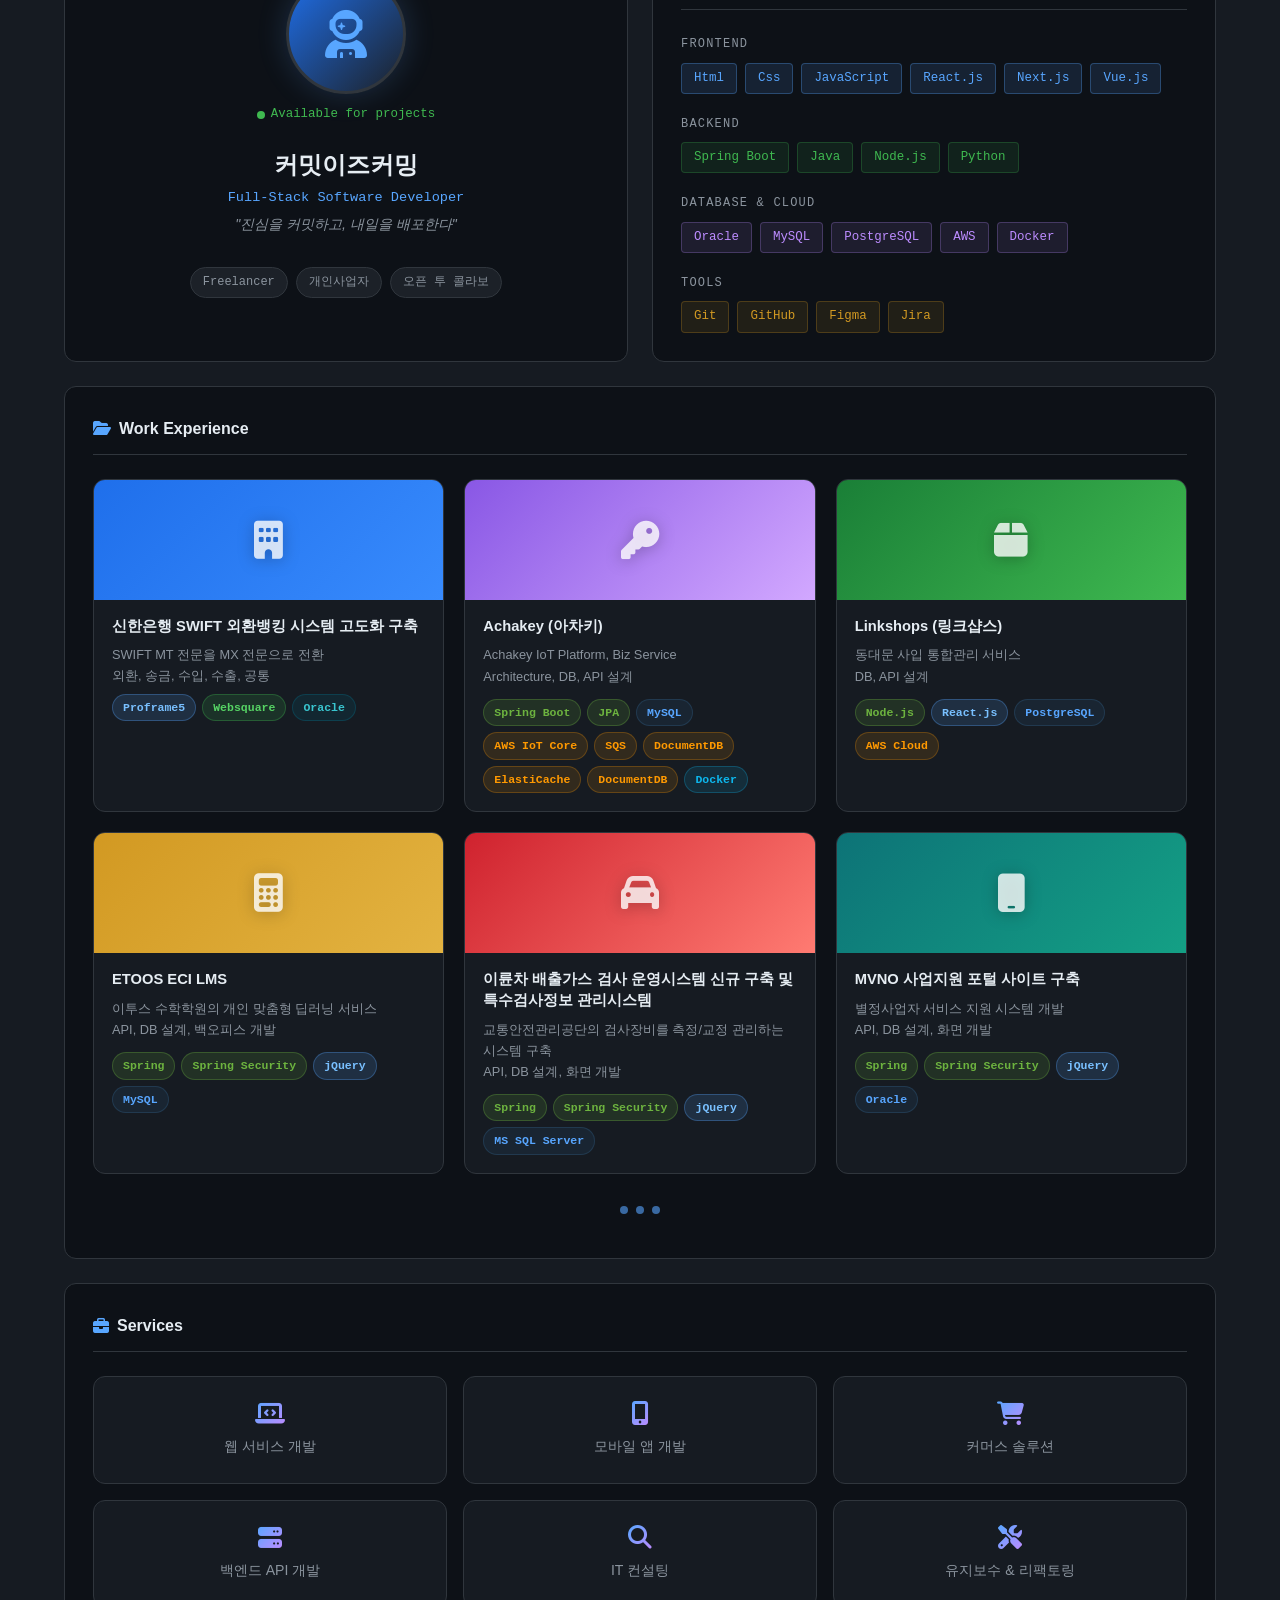
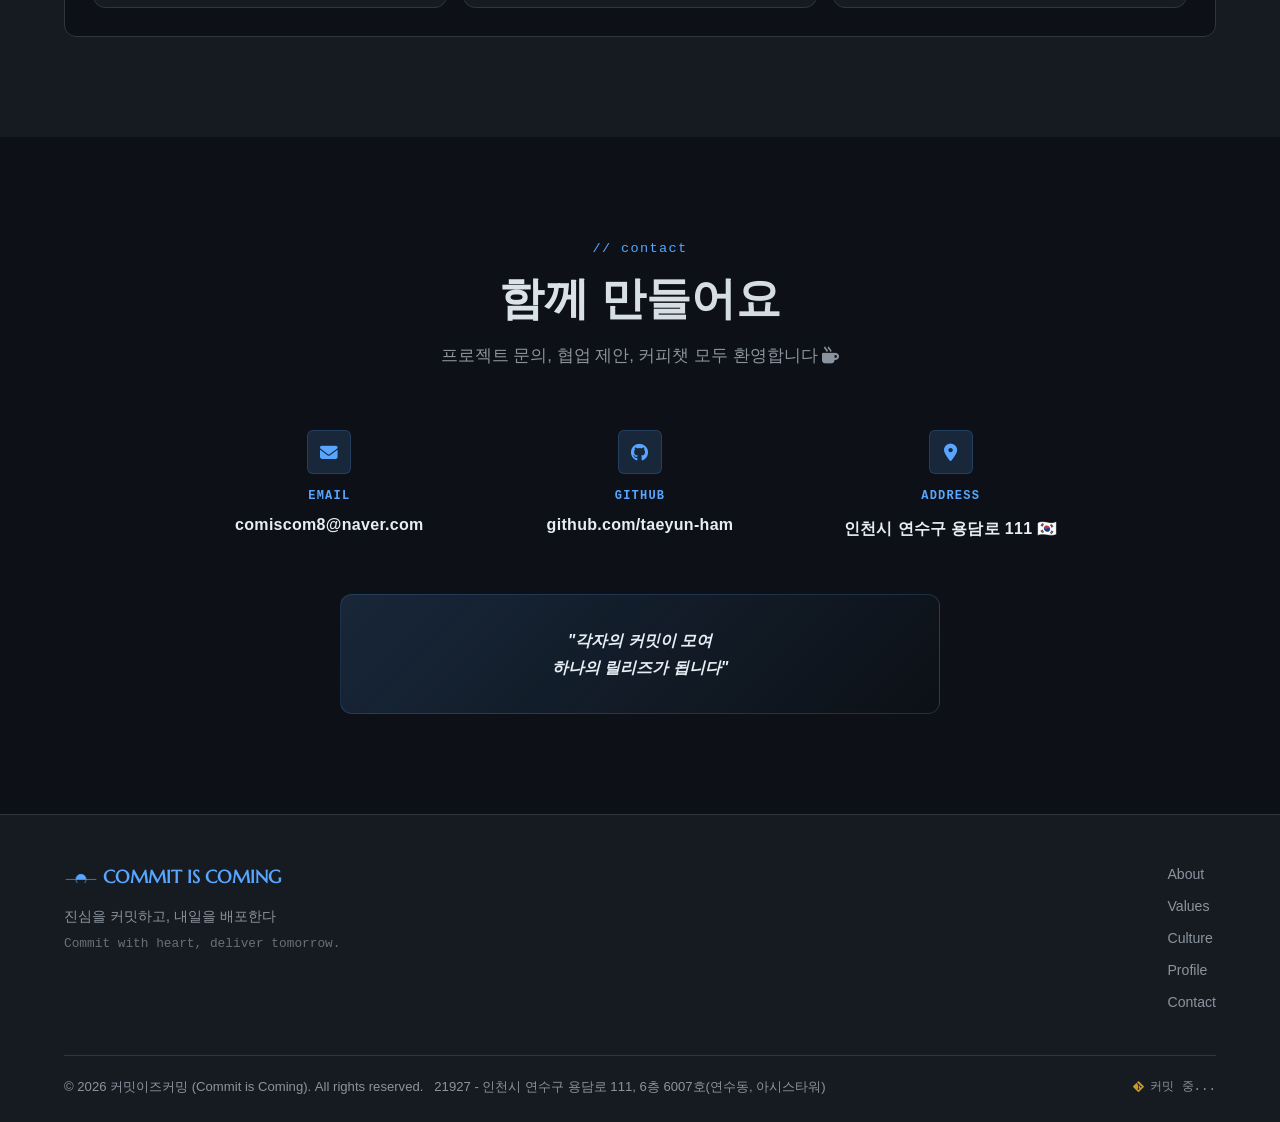
==== commit 3c98d66e: "로고 편집" ====
--- a/index.html
+++ b/index.html
@@ -5,10 +5,15 @@
   <meta name="viewport" content="width=device-width, initial-scale=1.0" />
   <title>커밋이즈커밍 | Commit is Coming</title>
   <meta name="description" content="진심을 커밋하고, 내일을 배포한다. 소프트웨어 개발 커밋이즈커밍 공식 홈페이지입니다." />
-  <!-- Google Fonts -->
+  <!-- Google Fonts
   <link href="https://fonts.googleapis.com/css2?family=IBM+Plex+Mono:wght@400;500;600&family=Noto+Sans+KR:wght@300;400;500;700;900&display=swap" rel="stylesheet" />
+   -->
   <!-- Font Awesome -->
   <link rel="stylesheet" href="https://cdn.jsdelivr.net/npm/@fortawesome/fontawesome-free@6.4.0/css/all.min.css" />
+  <link rel="preconnect" href="https://fonts.googleapis.com">
+  <link rel="preconnect" href="https://fonts.gstatic.com" crossorigin>
+  <link href="https://fonts.googleapis.com/css2?family=Cormorant+Garamond:wght@300;400;500&family=Fraunces:opsz,wght@9..144,300;9..144,400;9..144,500&family=Pretendard:wght@300;400;500&family=Marcellus&display=swap" rel="stylesheet">
+
   <!-- Main CSS -->
   <link rel="stylesheet" href="css/style.css" />
 </head>
@@ -18,8 +23,12 @@
   <header id="site-header" class="site-header">
     <nav class="nav-container">
       <a href="#hero" class="nav-logo">
-        <span class="logo-symbol">&gt;_</span>
-        <span class="logo-text">commit is coming</span>
+        <svg width="34" height="19" viewBox="0 0 80 44">
+          <line x1="4" y1="36" x2="76" y2="36" stroke="#F5F1EA" stroke-width="1.5"/>
+          <circle cx="40" cy="36" r="12" stroke="#F5F1EA" stroke-width="1.5" fill="none"/>
+          <path d="M 28 36 A 12 12 0 0 1 52 36 Z" fill="#F5F1EA"/>
+        </svg>
+        <span class="brand-name">commit is coming</span>
       </a>
       <ul class="nav-links">
         <li><a href="#about">About</a></li>
@@ -627,7 +636,14 @@
     <div class="container">
       <div class="footer-top">
         <div class="footer-brand">
-          <span class="footer-logo">&gt;_ commit is coming</span>
+          <a href="#hero"  class="footer-logo">
+            <svg width="34" height="19" viewBox="0 0 80 44">
+              <line x1="4" y1="36" x2="76" y2="36" stroke="var(--color-primary)" stroke-width="1.5"/>
+              <circle cx="40" cy="36" r="12" stroke="var(--color-primary)" stroke-width="1.5" fill="none"/>
+              <path d="M 28 36 A 12 12 0 0 1 52 36 Z" fill="var(--color-primary)"/>
+            </svg>
+           <span>commit is coming</span>
+          </a>
           <p>진심을 커밋하고, 내일을 배포한다</p>
           <p class="footer-en">Commit with heart, deliver tomorrow.</p>
         </div>
--- a/css/style.css
+++ b/css/style.css
@@ -59,7 +59,7 @@
 }
 
 body {
-  font-family: var(--font-sans);
+  font-family: "Pretendard", sans-serif;
   background-color: var(--color-bg);
   color: var(--color-text);
   line-height: 1.7;
@@ -232,6 +232,7 @@
   display: flex;
   align-items: center;
   gap: 6px;
+  padding-bottom: 8px;
 }
 
 .nav-logo:hover {
@@ -1886,12 +1887,13 @@
 }
 
 .footer-logo {
-  font-family: var(--font-mono);
+  font-family: "Marcellus", serif;
   font-size: 1.1rem;
   font-weight: 600;
   color: var(--color-primary);
   display: block;
   margin-bottom: 12px;
+  text-transform: uppercase;
 }
 
 .footer-brand p {
@@ -2273,3 +2275,12 @@
     font-size: 0.85rem;
   }
 }
+
+.brand-name {
+  font-family: "Marcellus", serif;
+  font-size: 16px;
+  letter-spacing: 0.25em;
+  text-transform: uppercase;
+  color: #f5f1ea;
+  padding-top: 8px;
+}
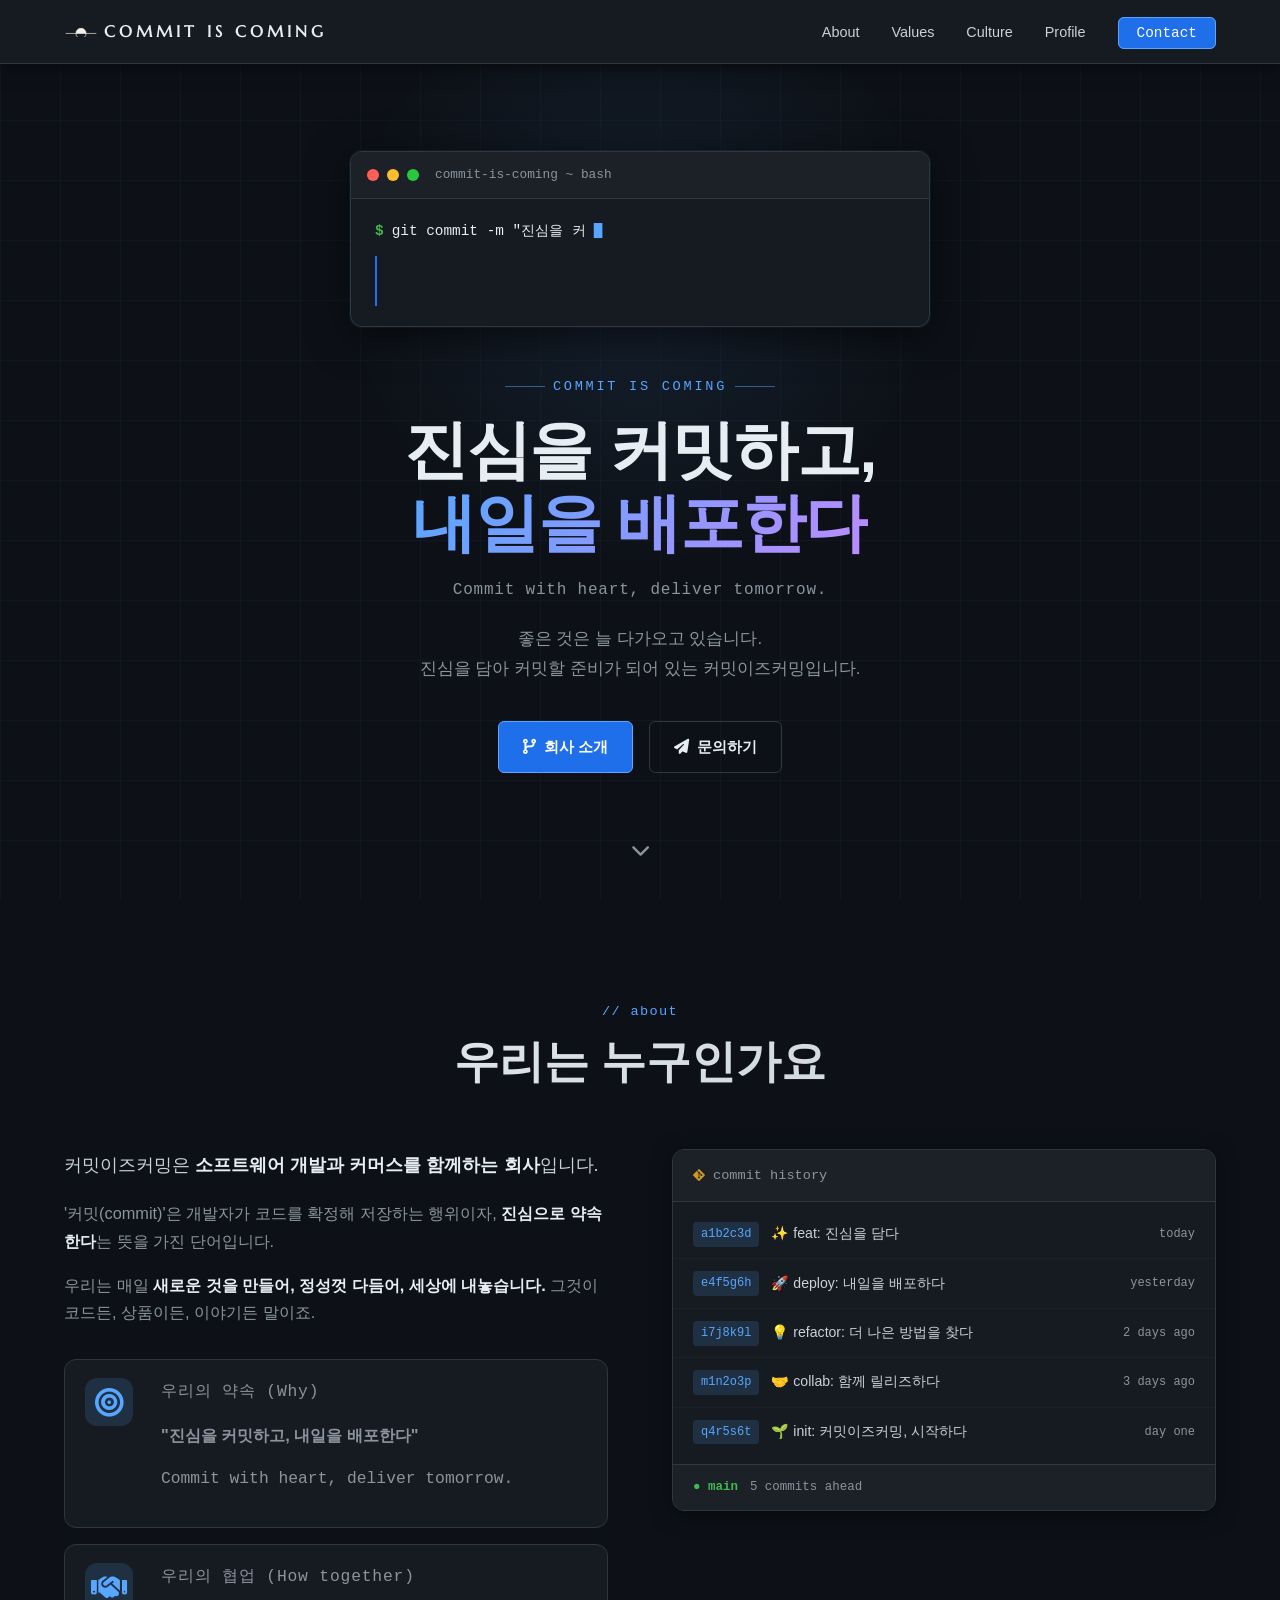
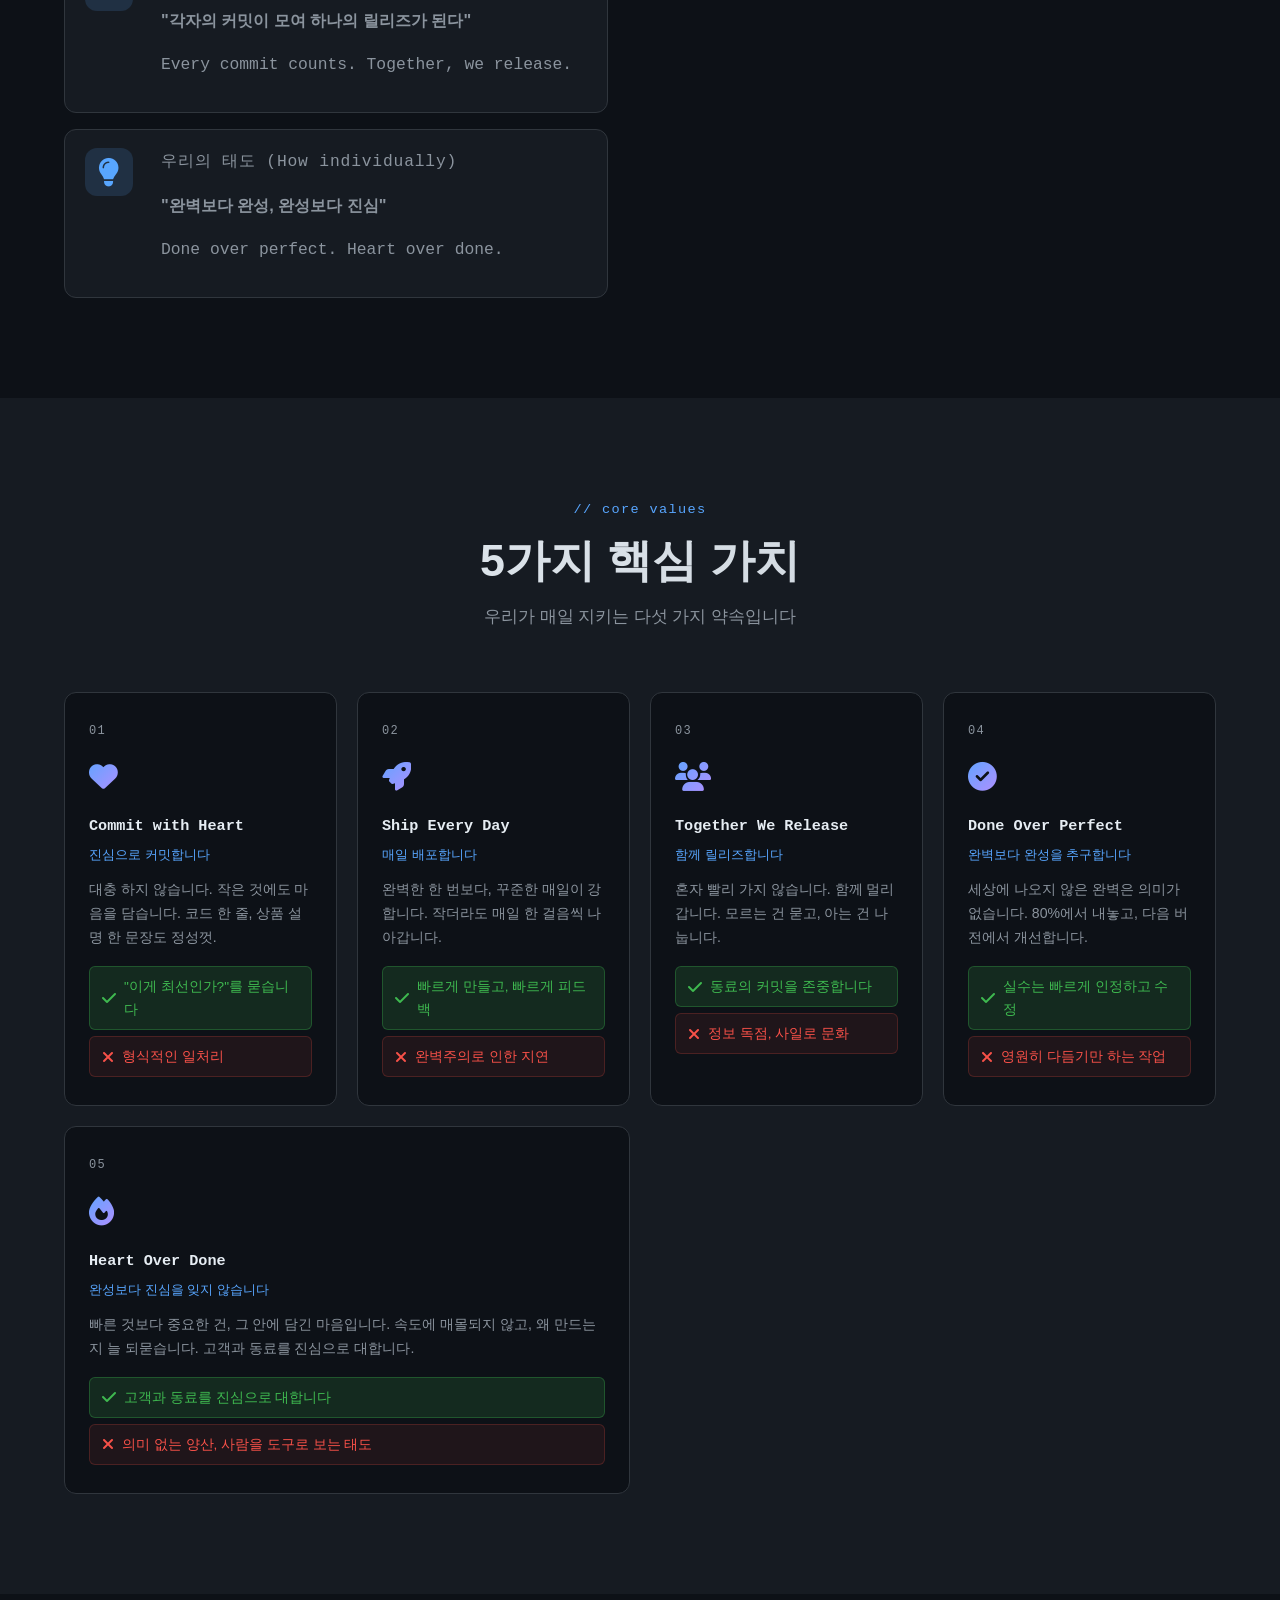
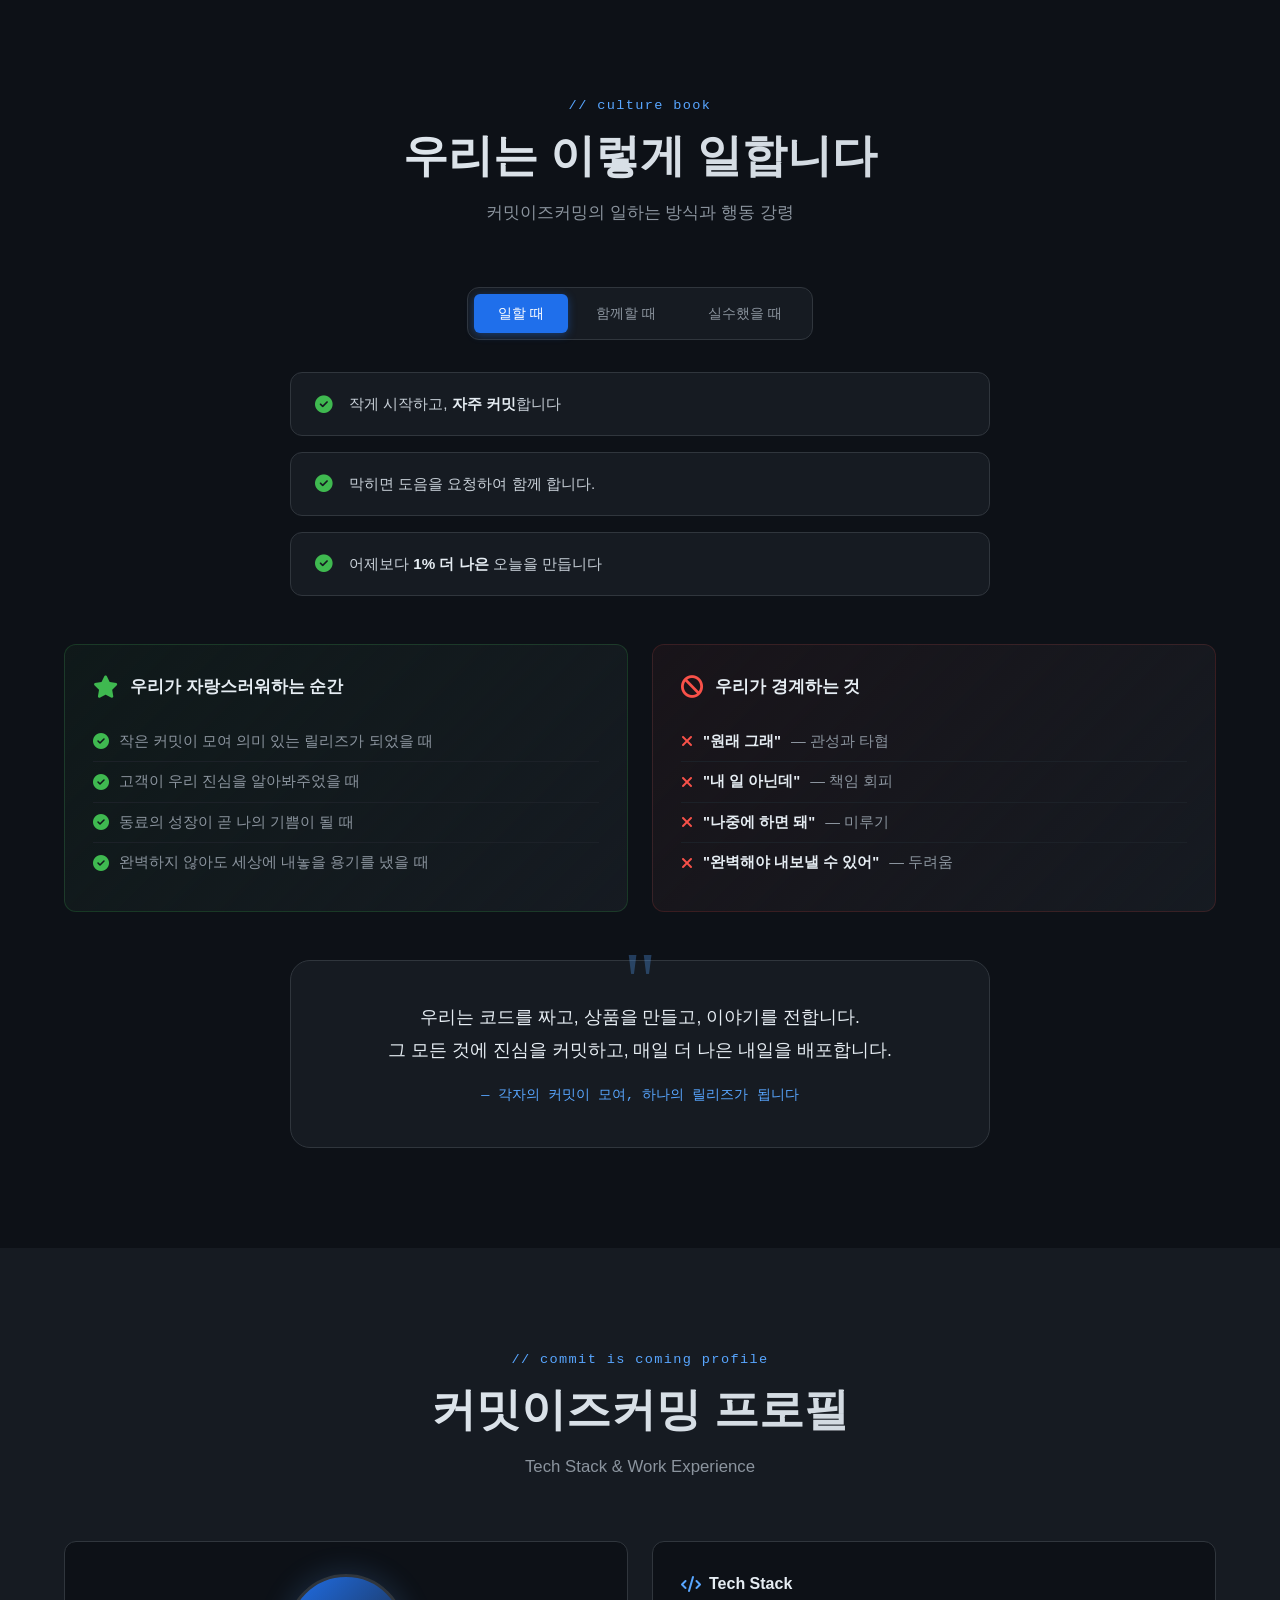
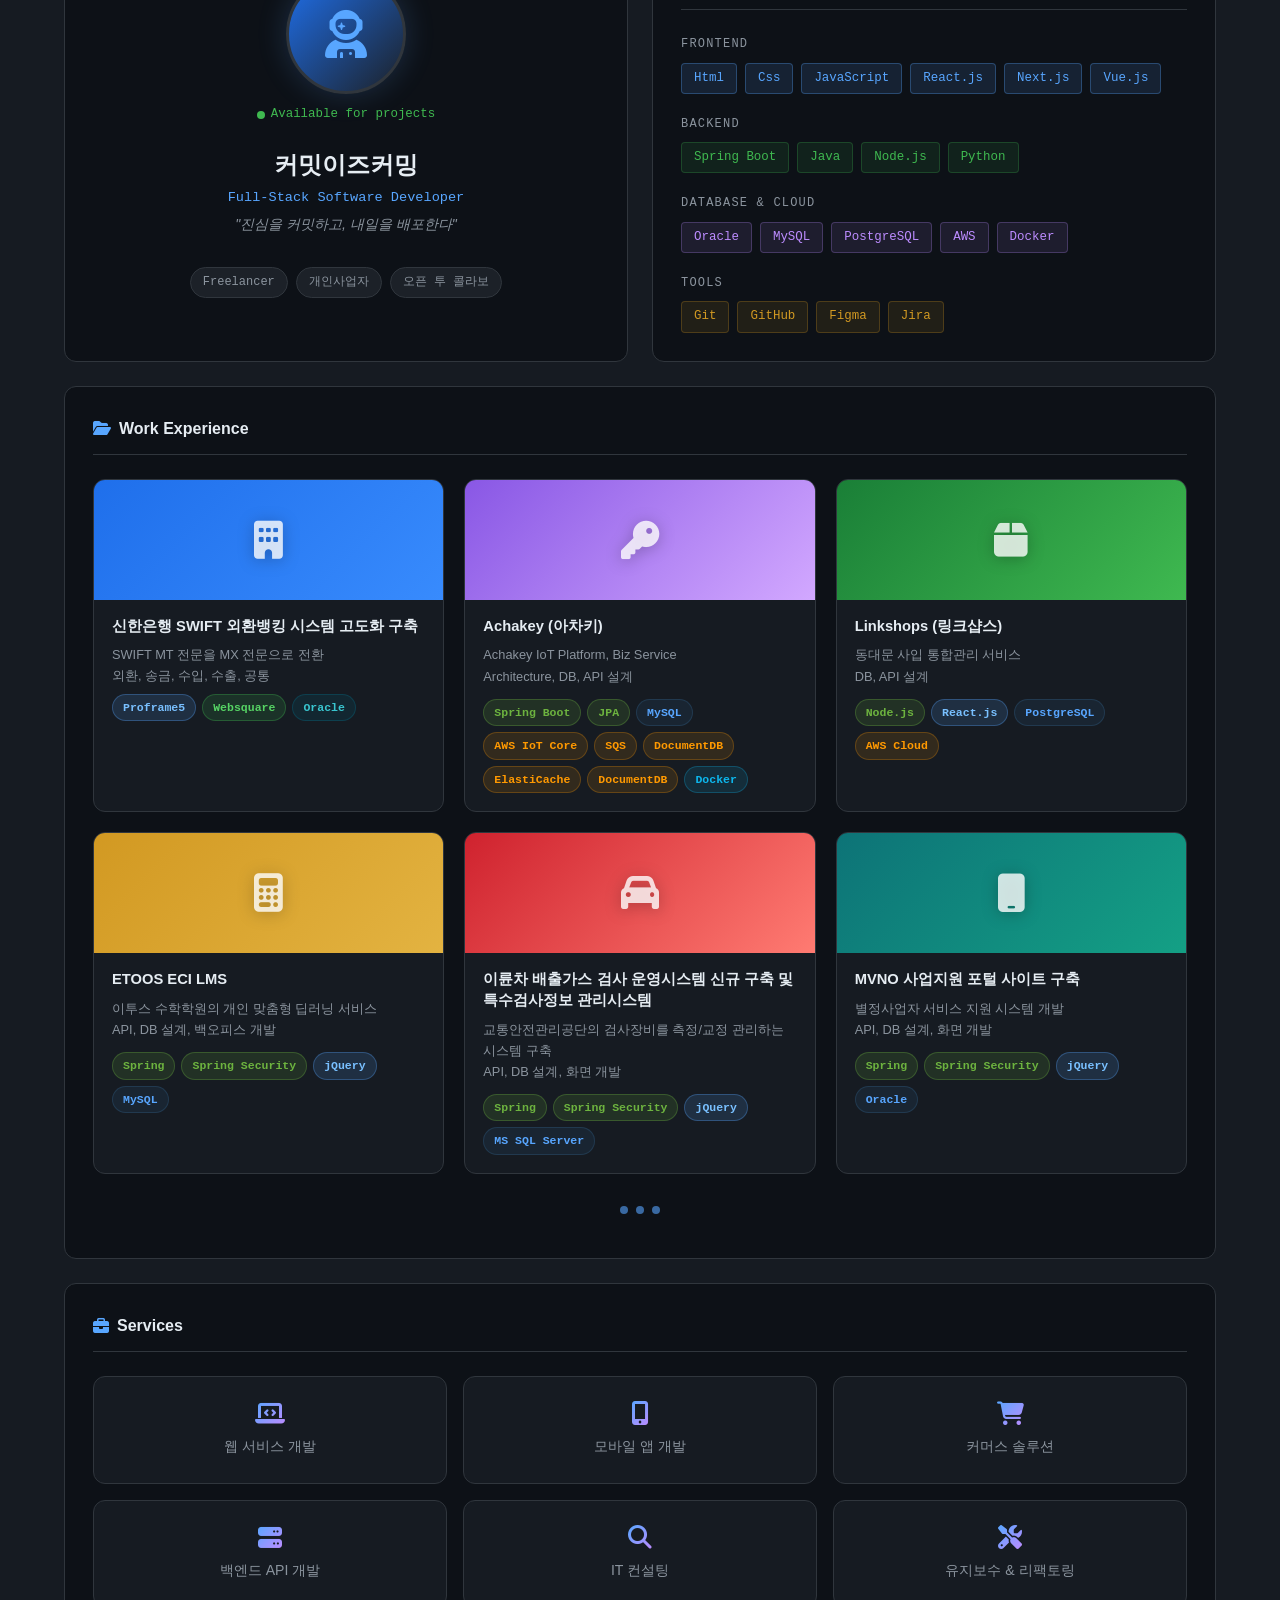
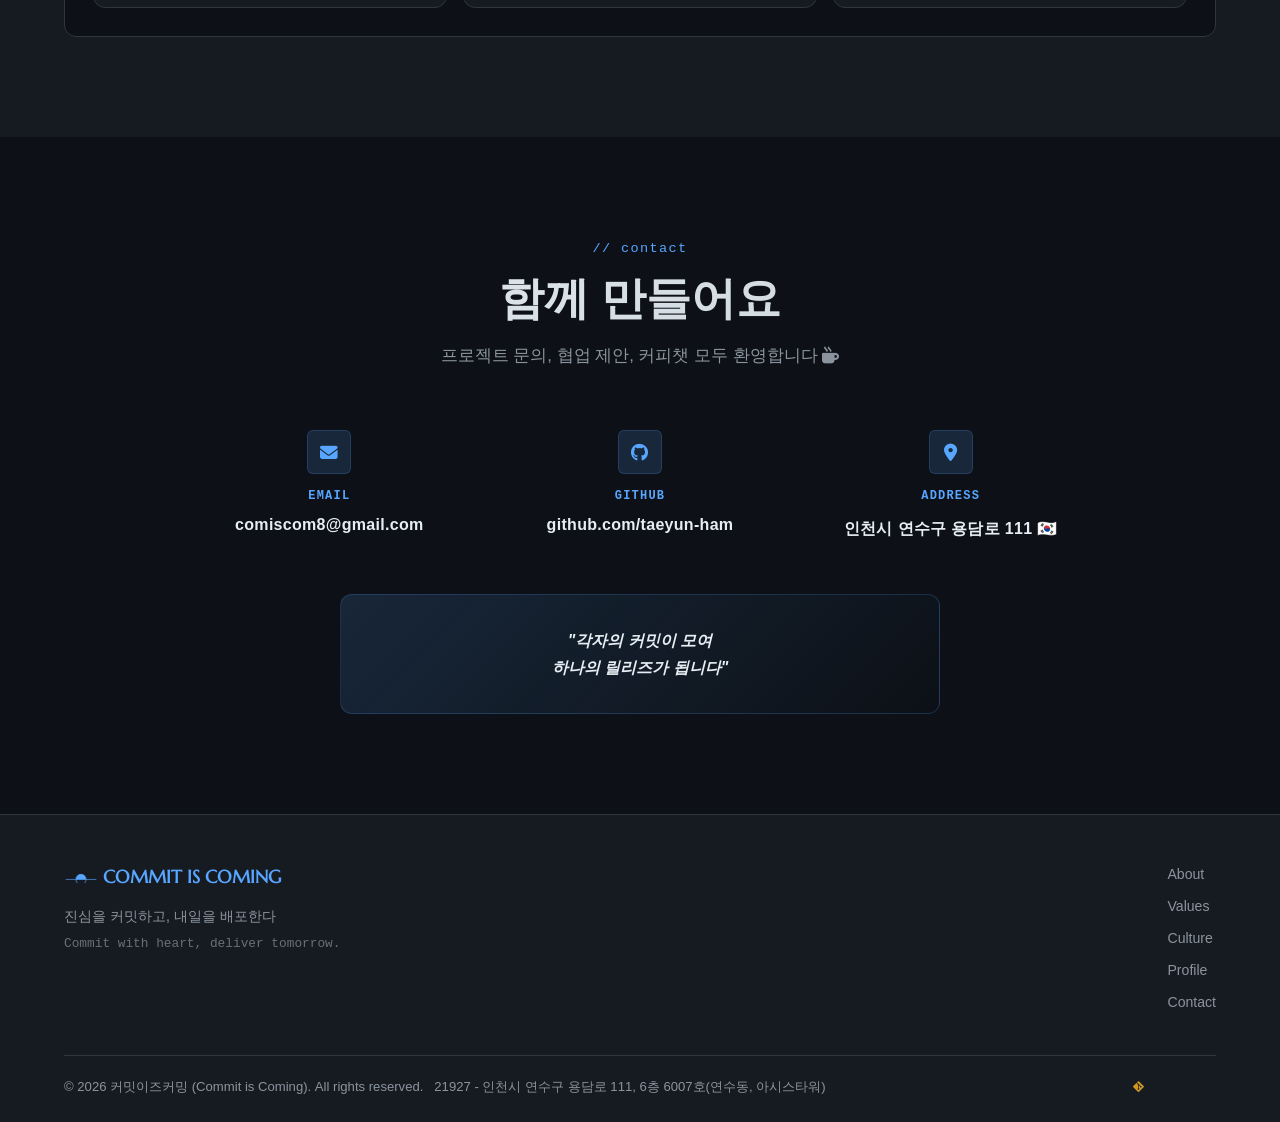
==== commit ead48286: "이메일 주소 편집" ====
--- a/index.html
+++ b/index.html
@@ -604,7 +604,7 @@
               <div class="contact-icon"><i class="fas fa-envelope"></i></div>
               <div>
                 <p class="contact-label">Email</p>
-                <a href="mailto:comiscom8@naver.com" class="contact-value">comiscom8@naver.com</a>
+                <a href="mailto:comiscom8@gmail.com" class="contact-value">comiscom8@gmail.com</a>
               </div>
             </div>
             <div class="contact-item">
--- a/css/style.css
+++ b/css/style.css
@@ -2281,6 +2281,5 @@
   font-size: 16px;
   letter-spacing: 0.25em;
   text-transform: uppercase;
-  color: #f5f1ea;
   padding-top: 8px;
 }
